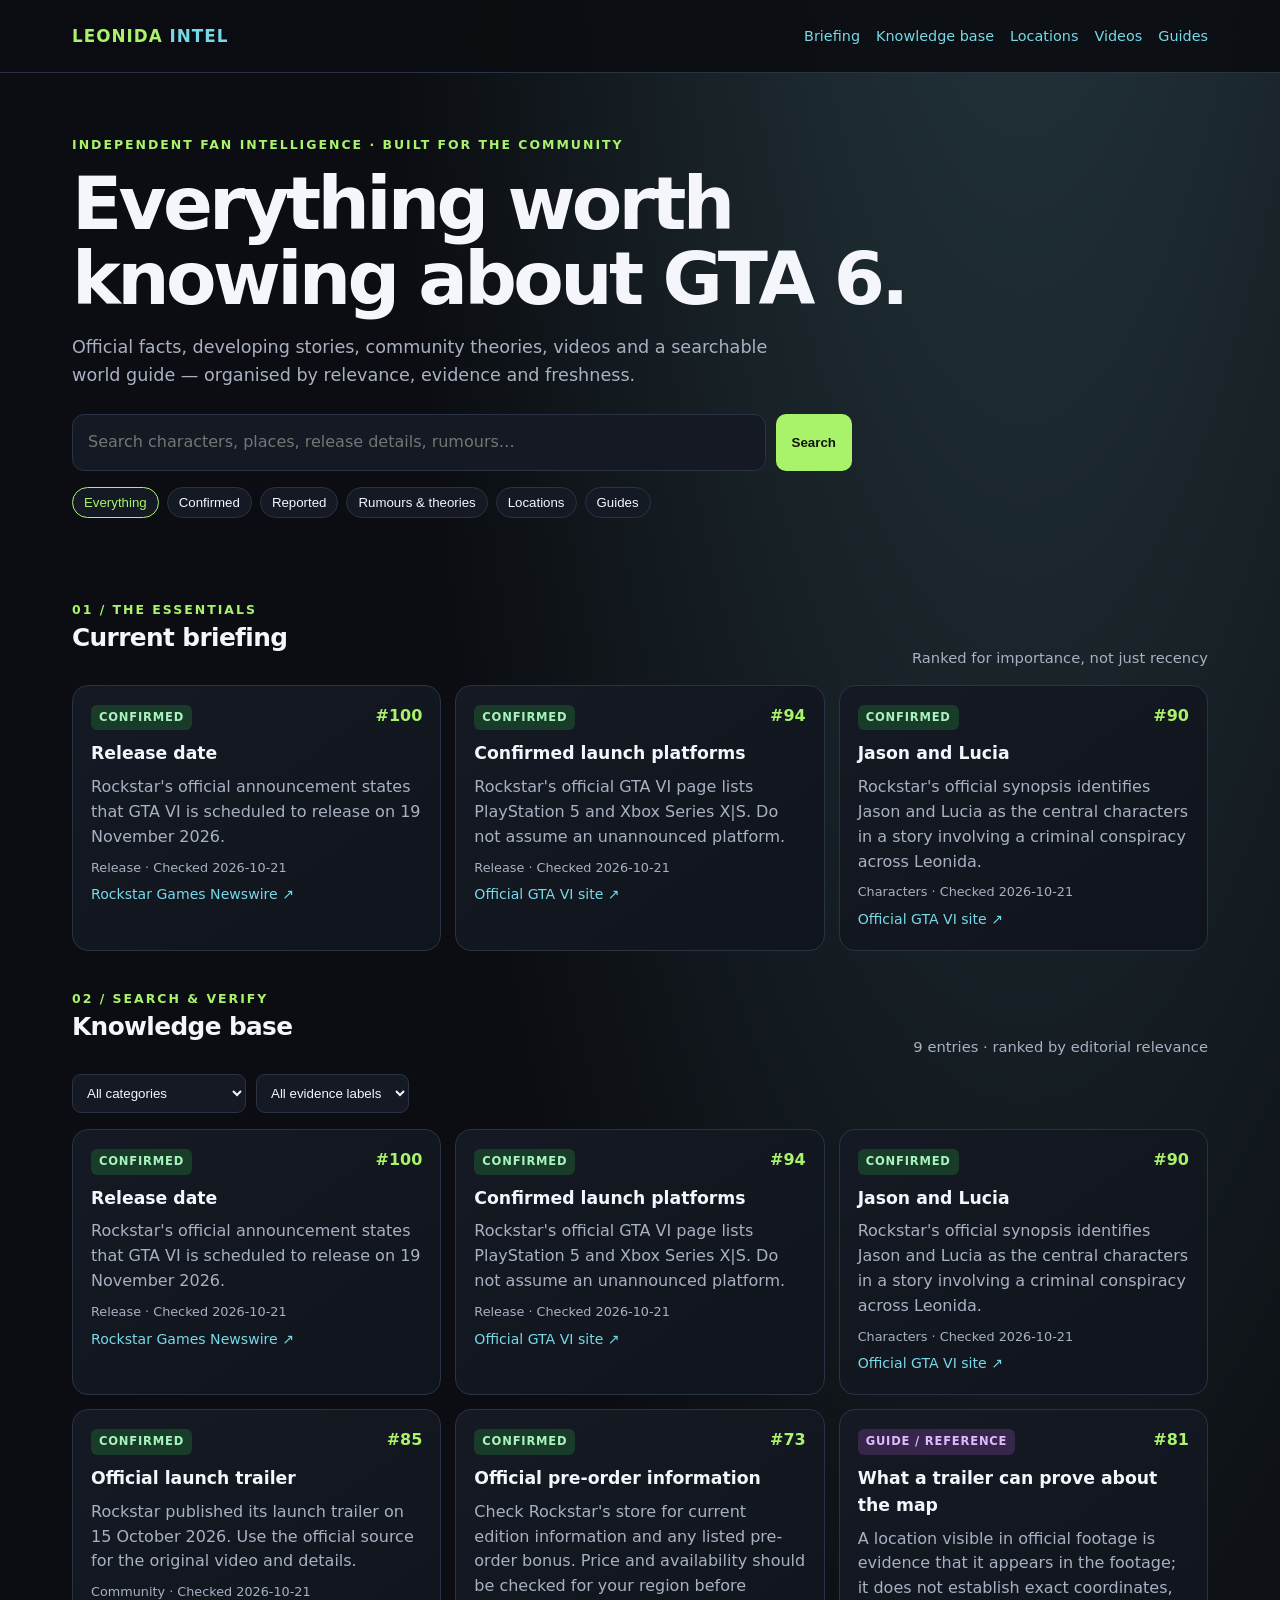
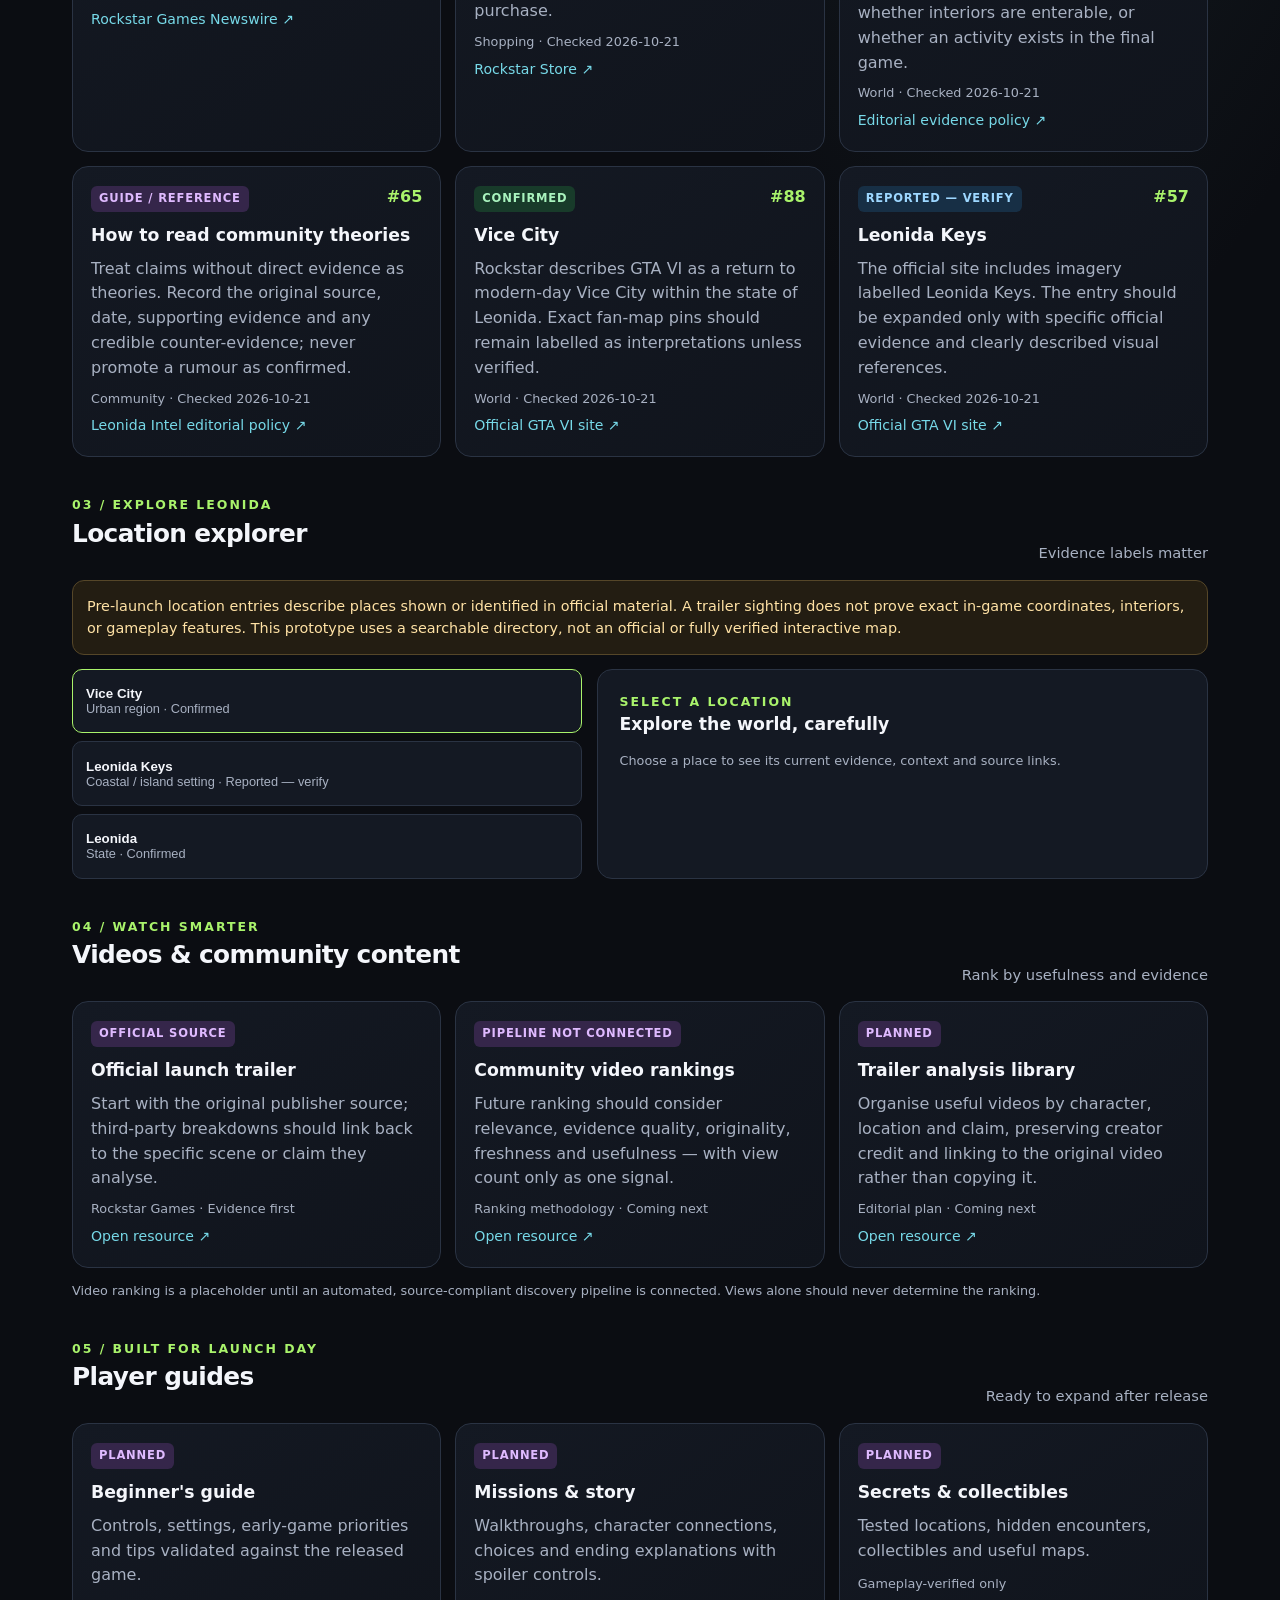
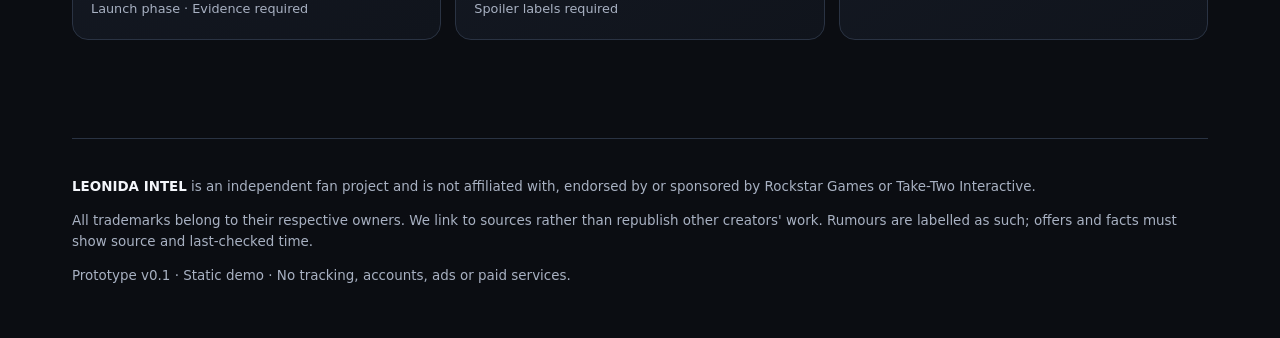
==== index.html @ 034610f8 "Add files via upload" ====
<!doctype html>
<html lang="en">
<head>
<meta charset="utf-8">
<meta name="viewport" content="width=device-width, initial-scale=1">
<meta name="description" content="An independent GTA 6 knowledge hub: confirmed information, rumours clearly labelled, videos, locations and player guides.">
<title>Leonida Intel — GTA 6 Knowledge Hub</title>
<style>
:root{--bg:#0b0d12;--panel:#141923;--panel2:#1b2230;--text:#f4f6fb;--muted:#a8b1c2;--line:#2a3343;--accent:#a9f36b;--accent2:#77d9e8;--warn:#ffcc66;--red:#ff8787}
*{box-sizing:border-box}body{margin:0;background:radial-gradient(ellipse at 80% -20%,#283d43 0,transparent 45%),var(--bg);color:var(--text);font:16px/1.55 system-ui,-apple-system,Segoe UI,Roboto,sans-serif}
a{color:var(--accent2);text-decoration:none}a:hover{text-decoration:underline}.wrap{max-width:1180px;margin:auto;padding:0 22px}
header{border-bottom:1px solid var(--line);position:sticky;top:0;background:#0b0d12ed;backdrop-filter:blur(14px);z-index:5}
.nav{display:flex;align-items:center;justify-content:space-between;gap:18px;min-height:72px}.brand{font-weight:900;letter-spacing:.06em;font-size:1.05rem}.brand span{color:var(--accent)}nav{display:flex;gap:16px;flex-wrap:wrap;font-size:.9rem}
.hero{padding:62px 0 34px}.eyebrow{color:var(--accent);font-size:.78rem;letter-spacing:.16em;text-transform:uppercase;font-weight:800}
h1{font-size:clamp(2.2rem,6vw,4.6rem);line-height:1.02;letter-spacing:-.05em;margin:12px 0 18px;max-width:850px}h2{font-size:1.55rem;letter-spacing:-.025em;margin:0 0 12px}h3{margin:0 0 7px;font-size:1.08rem}.lead{font-size:1.1rem;color:var(--muted);max-width:740px}
.search{display:flex;gap:10px;margin:25px 0 16px;max-width:780px}.search input{flex:1;min-width:0;background:var(--panel);border:1px solid var(--line);border-radius:12px;padding:15px;color:var(--text);font:inherit}.search button,.btn{background:var(--accent);color:#10150b;border:0;border-radius:10px;padding:12px 16px;font-weight:800;cursor:pointer}
.pills{display:flex;flex-wrap:wrap;gap:8px}.pill{border:1px solid var(--line);background:var(--panel);color:var(--text);padding:7px 11px;border-radius:999px;font-size:.83rem;cursor:pointer}.pill.active{border-color:var(--accent);color:var(--accent)}
main{padding:22px 0 60px}.section{margin:26px 0 38px}.section-head{display:flex;align-items:end;justify-content:space-between;gap:14px;margin-bottom:15px}.section-head p{color:var(--muted);margin:0;font-size:.92rem}
.grid{display:grid;grid-template-columns:repeat(3,minmax(0,1fr));gap:14px}.card{background:linear-gradient(145deg,var(--panel),#10141c);border:1px solid var(--line);border-radius:16px;padding:18px;min-width:0}.card p{color:var(--muted);margin:8px 0}.tag{display:inline-flex;font-size:.72rem;text-transform:uppercase;letter-spacing:.07em;font-weight:800;padding:4px 8px;border-radius:6px;margin-bottom:10px}.confirmed{background:#183b2a;color:#a9f3be}.reported{background:#172f45;color:#9dd7ff}.rumour{background:#44331a;color:#ffda8c}.guide{background:#35264a;color:#dfbaff}.meta{color:var(--muted);font-size:.8rem}.card .rank{float:right;color:var(--accent);font-weight:900}.source{display:inline-block;margin-top:7px;font-size:.88rem}
.toolbar{display:flex;gap:10px;flex-wrap:wrap;margin:12px 0 16px}.toolbar select{background:var(--panel);color:var(--text);border:1px solid var(--line);padding:10px;border-radius:9px}
.location-grid{display:grid;grid-template-columns:1fr 1.2fr;gap:15px}.location-list{display:grid;gap:8px}.location-button{text-align:left;background:var(--panel);color:var(--text);border:1px solid var(--line);padding:13px;border-radius:10px;cursor:pointer}.location-button.active{border-color:var(--accent)}.location-detail{background:var(--panel);border:1px solid var(--line);padding:22px;border-radius:15px;min-height:210px}.notice{border:1px solid #554628;background:#231d12;border-radius:12px;padding:14px;color:#ffe2a5;font-size:.9rem}.empty{color:var(--muted);padding:20px 0}.footer{border-top:1px solid var(--line);padding:24px 0 38px;color:var(--muted);font-size:.84rem}.footer strong{color:var(--text)}.hide{display:none!important}
@media(max-width:850px){.grid{grid-template-columns:repeat(2,minmax(0,1fr))}.location-grid{grid-template-columns:1fr}nav{gap:9px}}
@media(max-width:560px){.wrap{padding:0 15px}.nav{align-items:flex-start;flex-direction:column;padding:15px 0}.hero{padding-top:40px}.grid{grid-template-columns:1fr}.search{flex-direction:column}.search button{width:100%}}
</style>
</head>
<body>
<header><div class="wrap nav"><a class="brand" href="#"><span>LEONIDA</span> INTEL</a><nav><a href="#briefing">Briefing</a><a href="#database">Knowledge base</a><a href="#map">Locations</a><a href="#videos">Videos</a><a href="#guides">Guides</a></nav></div></header>
<div class="wrap">
<section class="hero">
<div class="eyebrow">Independent fan intelligence · Built for the community</div>
<h1>Everything worth knowing about GTA 6.</h1>
<p class="lead">Official facts, developing stories, community theories, videos and a searchable world guide — organised by relevance, evidence and freshness.</p>
<div class="search"><input id="globalSearch" type="search" placeholder="Search characters, places, release details, rumours…" aria-label="Search the knowledge base"><button id="searchButton">Search</button></div>
<div class="pills" id="quickFilters"><button class="pill active" data-filter="all">Everything</button><button class="pill" data-filter="confirmed">Confirmed</button><button class="pill" data-filter="reported">Reported</button><button class="pill" data-filter="rumour">Rumours & theories</button><button class="pill" data-filter="location">Locations</button><button class="pill" data-filter="guide">Guides</button></div>
</section>
<main>
<section class="section" id="briefing"><div class="section-head"><div><div class="eyebrow">01 / The essentials</div><h2>Current briefing</h2></div><p>Ranked for importance, not just recency</p></div><div class="grid" id="briefingGrid"></div></section>
<section class="section" id="database"><div class="section-head"><div><div class="eyebrow">02 / Search & verify</div><h2>Knowledge base</h2></div><p id="resultCount">Browse sourced entries</p></div><div class="toolbar"><select id="categorySelect" aria-label="Filter category"><option value="all">All categories</option><option value="Release">Release & platforms</option><option value="Characters">Characters & story</option><option value="World">World & locations</option><option value="Community">Community & theories</option><option value="Shopping">Editions & offers</option></select><select id="statusSelect" aria-label="Filter evidence status"><option value="all">All evidence labels</option><option value="confirmed">Confirmed</option><option value="reported">Reported</option><option value="rumour">Rumour / theory</option><option value="guide">Guide / reference</option></select></div><div class="grid" id="knowledgeGrid"></div><div id="noResults" class="empty hide">No entries match that search. Try another phrase.</div></section>
<section class="section" id="map"><div class="section-head"><div><div class="eyebrow">03 / Explore Leonida</div><h2>Location explorer</h2></div><p>Evidence labels matter</p></div><div class="notice">Pre-launch location entries describe places shown or identified in official material. A trailer sighting does not prove exact in-game coordinates, interiors, or gameplay features. This prototype uses a searchable directory, not an official or fully verified interactive map.</div><div class="location-grid" style="margin-top:14px"><div class="location-list" id="locationList"></div><div class="location-detail" id="locationDetail"><div class="eyebrow">Select a location</div><h3>Explore the world, carefully</h3><p class="meta">Choose a place to see its current evidence, context and source links.</p></div></div></section>
<section class="section" id="videos"><div class="section-head"><div><div class="eyebrow">04 / Watch smarter</div><h2>Videos & community content</h2></div><p>Rank by usefulness and evidence</p></div><div class="grid" id="videoGrid"></div><p class="meta">Video ranking is a placeholder until an automated, source-compliant discovery pipeline is connected. Views alone should never determine the ranking.</p></section>
<section class="section" id="guides"><div class="section-head"><div><div class="eyebrow">05 / Built for launch day</div><h2>Player guides</h2></div><p>Ready to expand after release</p></div><div class="grid"><article class="card"><span class="tag guide">Planned</span><h3>Beginner's guide</h3><p>Controls, settings, early-game priorities and tips validated against the released game.</p><span class="meta">Launch phase · Evidence required</span></article><article class="card"><span class="tag guide">Planned</span><h3>Missions & story</h3><p>Walkthroughs, character connections, choices and ending explanations with spoiler controls.</p><span class="meta">Spoiler labels required</span></article><article class="card"><span class="tag guide">Planned</span><h3>Secrets & collectibles</h3><p>Tested locations, hidden encounters, collectibles and useful maps.</p><span class="meta">Gameplay-verified only</span></article></div></section>
</main>
<footer class="footer"><p><strong>LEONIDA INTEL</strong> is an independent fan project and is not affiliated with, endorsed by or sponsored by Rockstar Games or Take-Two Interactive.</p><p>All trademarks belong to their respective owners. We link to sources rather than republish other creators' work. Rumours are labelled as such; offers and facts must show source and last-checked time.</p><p>Prototype v0.1 · Static demo · No tracking, accounts, ads or paid services.</p></footer>
</div>
<script>
const entries = [
{id:"release-date",title:"Release date",category:"Release",status:"confirmed",rank:100,summary:"Rockstar's official announcement states that GTA VI is scheduled to release on 19 November 2026.",source:"Rockstar Games Newswire",url:"https://www.rockstargames.com/newswire/article/ak3ak31a49a221/grand-theft-auto-vi-is-now-set-to-launch-november-19-2026",checked:"2026-10-21",keywords:"launch release date november 19 2026"},
{id:"platforms",title:"Confirmed launch platforms",category:"Release",status:"confirmed",rank:94,summary:"Rockstar's official GTA VI page lists PlayStation 5 and Xbox Series X|S. Do not assume an unannounced platform.",source:"Official GTA VI site",url:"https://www.rockstargames.com/VI",checked:"2026-10-21",keywords:"ps5 xbox series x s pc platform"},
{id:"protagonists",title:"Jason and Lucia",category:"Characters",status:"confirmed",rank:90,summary:"Rockstar's official synopsis identifies Jason and Lucia as the central characters in a story involving a criminal conspiracy across Leonida.",source:"Official GTA VI site",url:"https://www.rockstargames.com/VI",checked:"2026-10-21",keywords:"jason lucia protagonists story"},
{id:"official-trailer",title:"Official launch trailer",category:"Community",status:"confirmed",rank:85,summary:"Rockstar published its launch trailer on 15 October 2026. Use the official source for the original video and details.",source:"Rockstar Games Newswire",url:"https://www.rockstargames.com/newswire/article/517572321a549a/watch-the-grand-theft-auto-vi-launch-trailer",checked:"2026-10-21",keywords:"trailer video official launch trailer"},
{id:"preorder-offer",title:"Official pre-order information",category:"Shopping",status:"confirmed",rank:73,summary:"Check Rockstar's store for current edition information and any listed pre-order bonus. Price and availability should be checked for your region before purchase.",source:"Rockstar Store",url:"https://store.rockstargames.com/game/buy-gta-vi",checked:"2026-10-21",keywords:"buy editions offer pre order price retailer bonus"},
{id:"map-limits",title:"What a trailer can prove about the map",category:"World",status:"guide",rank:81,summary:"A location visible in official footage is evidence that it appears in the footage; it does not establish exact coordinates, whether interiors are enterable, or whether an activity exists in the final game.",source:"Editorial evidence policy",url:"https://www.rockstargames.com/VI",checked:"2026-10-21",keywords:"map location vice city leonida trailer coordinates interiors"},
{id:"rumour-policy",title:"How to read community theories",category:"Community",status:"guide",rank:65,summary:"Treat claims without direct evidence as theories. Record the original source, date, supporting evidence and any credible counter-evidence; never promote a rumour as confirmed.",source:"Leonida Intel editorial policy",url:"#",checked:"2026-10-21",keywords:"rumour theory leak debunk fact check community"},
{id:"map-location-vice-city",title:"Vice City",category:"World",status:"confirmed",rank:88,summary:"Rockstar describes GTA VI as a return to modern-day Vice City within the state of Leonida. Exact fan-map pins should remain labelled as interpretations unless verified.",source:"Official GTA VI site",url:"https://www.rockstargames.com/VI",checked:"2026-10-21",keywords:"vice city map city leonida location"},
{id:"map-location-leonida-keys",title:"Leonida Keys",category:"World",status:"reported",rank:57,summary:"The official site includes imagery labelled Leonida Keys. The entry should be expanded only with specific official evidence and clearly described visual references.",source:"Official GTA VI site",url:"https://www.rockstargames.com/VI",checked:"2026-10-21",keywords:"keys islands coast leonida location"}
];
const locations = [
{name:"Vice City",status:"confirmed",area:"Urban region",detail:"Official GTA VI material identifies a return to modern-day Vice City. Add individual districts only when their names or evidence can be sourced.",source:"Official GTA VI site",url:"https://www.rockstargames.com/VI"},
{name:"Leonida Keys",status:"reported",area:"Coastal / island setting",detail:"Official imagery is labelled Leonida Keys. Exact in-game boundaries and coordinates should not be inferred from fan maps alone.",source:"Official GTA VI site",url:"https://www.rockstargames.com/VI"},
{name:"Leonida",status:"confirmed",area:"State",detail:"Rockstar identifies Leonida as the setting for the story. This entry can become the parent for regions, cities and points of interest.",source:"Official GTA VI site",url:"https://www.rockstargames.com/VI"}
];
const videos = [
{title:"Official launch trailer",tag:"Official source",summary:"Start with the original publisher source; third-party breakdowns should link back to the specific scene or claim they analyse.",source:"Rockstar Games",url:"https://www.rockstargames.com/newswire/article/517572321a549a/watch-the-grand-theft-auto-vi-launch-trailer",rank:"Evidence first"},
{title:"Community video rankings",tag:"Pipeline not connected",summary:"Future ranking should consider relevance, evidence quality, originality, freshness and usefulness — with view count only as one signal.",source:"Ranking methodology",url:"#",rank:"Coming next"},
{title:"Trailer analysis library",tag:"Planned",summary:"Organise useful videos by character, location and claim, preserving creator credit and linking to the original video rather than copying it.",source:"Editorial plan",url:"#",rank:"Coming next"}
];
const labels={confirmed:"Confirmed",reported:"Reported — verify",rumour:"Rumour / theory",guide:"Guide / reference"};
let activeFilter="all";
function card(e){return `<article class="card"><span class="rank">#${e.rank||"—"}</span><span class="tag ${e.status}">${labels[e.status]||e.status}</span><h3>${e.title}</h3><p>${e.summary}</p><div class="meta">${e.category||"Reference"} · Checked ${e.checked||"not checked"}</div><a class="source" href="${e.url}" target="_blank" rel="noopener noreferrer">${e.source||"Open source"} ↗</a></article>`}
function render(){const q=document.getElementById("globalSearch").value.trim().toLowerCase();const cat=document.getElementById("categorySelect").value;const status=document.getElementById("statusSelect").value;let found=entries.filter(e=>{const hay=[e.title,e.summary,e.category,e.keywords,e.source].join(" ").toLowerCase();const filterOk=activeFilter==="all"||(activeFilter==="location"?e.category==="World":e.status===activeFilter);return (!q||hay.includes(q))&&(cat==="all"||e.category===cat)&&(status==="all"||e.status===status)&&filterOk});document.getElementById("knowledgeGrid").innerHTML=found.map(card).join("");document.getElementById("resultCount").textContent=`${found.length} entries · ranked by editorial relevance`;document.getElementById("noResults").classList.toggle("hide",found.length>0);document.getElementById("briefingGrid").innerHTML=[...entries].sort((a,b)=>b.rank-a.rank).slice(0,3).map(card).join("");}
document.getElementById("searchButton").addEventListener("click",()=>{render();document.getElementById("database").scrollIntoView({behavior:"smooth"})});
document.getElementById("globalSearch").addEventListener("input",render);
document.getElementById("categorySelect").addEventListener("change",render);document.getElementById("statusSelect").addEventListener("change",render);
document.getElementById("quickFilters").addEventListener("click",e=>{const b=e.target.closest("button[data-filter]");if(!b)return;activeFilter=b.dataset.filter;document.querySelectorAll("#quickFilters .pill").forEach(x=>x.classList.toggle("active",x===b));render();});
document.getElementById("locationList").innerHTML=locations.map((l,i)=>`<button class="location-button ${i===0?"active":""}" data-i="${i}"><strong>${l.name}</strong><br><span class="meta">${l.area} · ${labels[l.status]}</span></button>`).join("");
function showLocation(i){const l=locations[i];document.querySelectorAll(".location-button").forEach((b,j)=>b.classList.toggle("active",i===j));document.getElementById("locationDetail").innerHTML=`<span class="tag ${l.status}">${labels[l.status]}</span><h3>${l.name}</h3><p class="meta">${l.area}</p><p>${l.detail}</p><a class="source" href="${l.url}" target="_blank" rel="noopener noreferrer">Source: ${l.source} ↗</a>`;}
document.getElementById("locationList").addEventListener("click",e=>{const b=e.target.closest("button[data-i]");if(b)showLocation(Number(b.dataset.i));});
document.getElementById("videoGrid").innerHTML=videos.map(v=>`<article class="card"><span class="tag guide">${v.tag}</span><h3>${v.title}</h3><p>${v.summary}</p><div class="meta">${v.source} · ${v.rank}</div><a class="source" href="${v.url}" target="_blank" rel="noopener noreferrer">Open resource ↗</a></article>`).join("");
render();
</script>
</body>
</html>
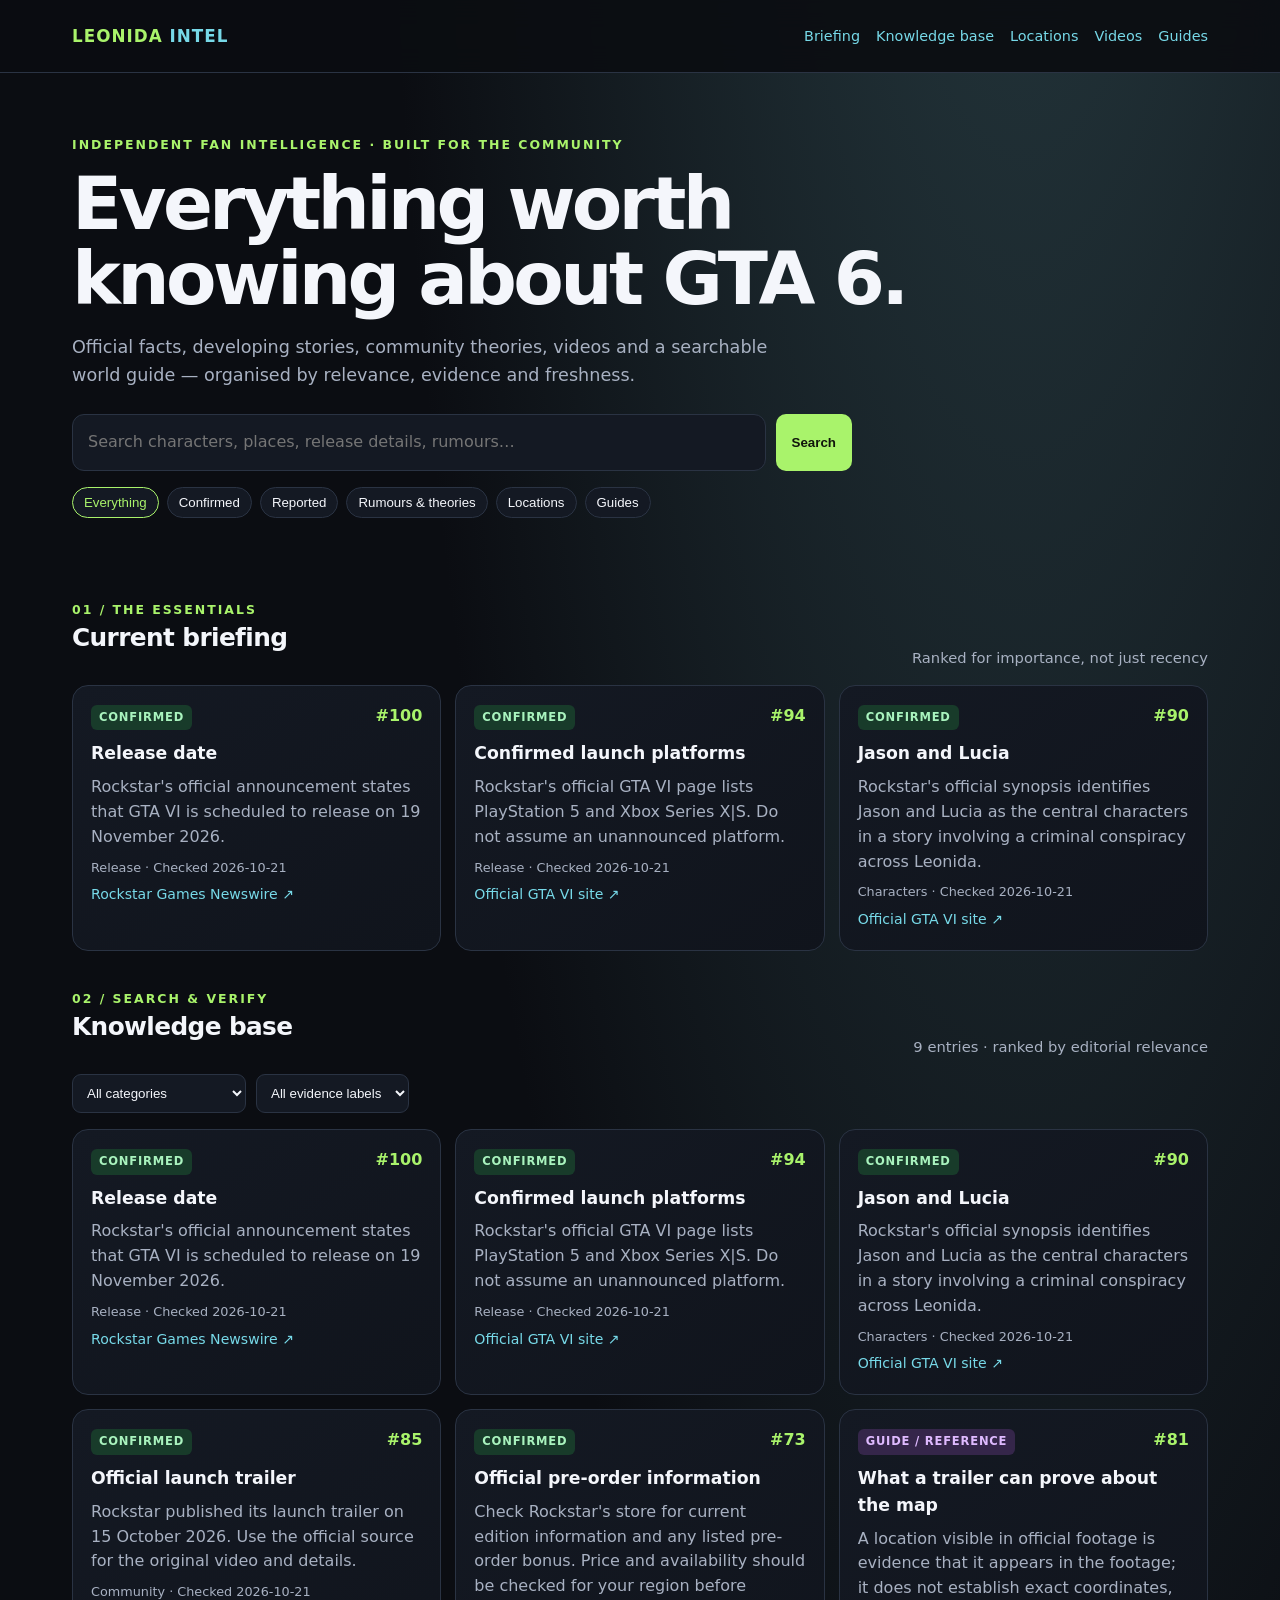
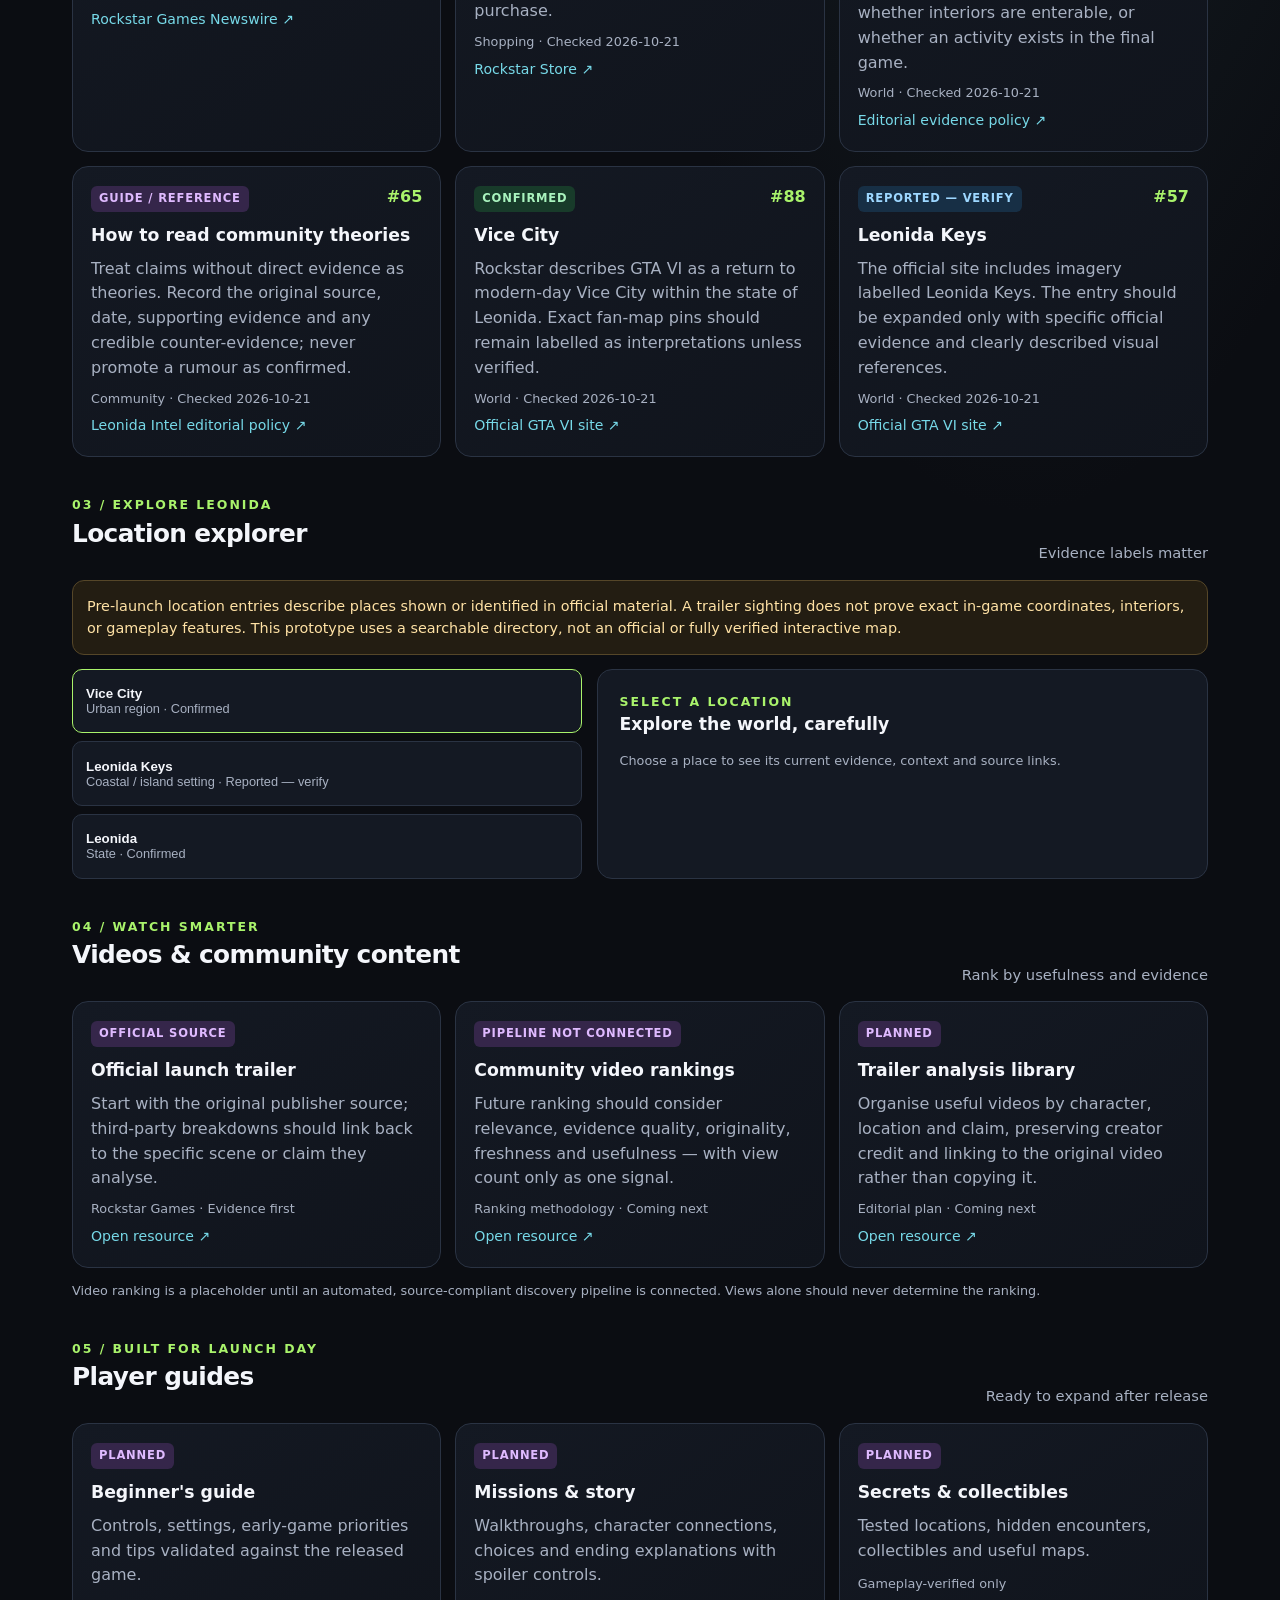
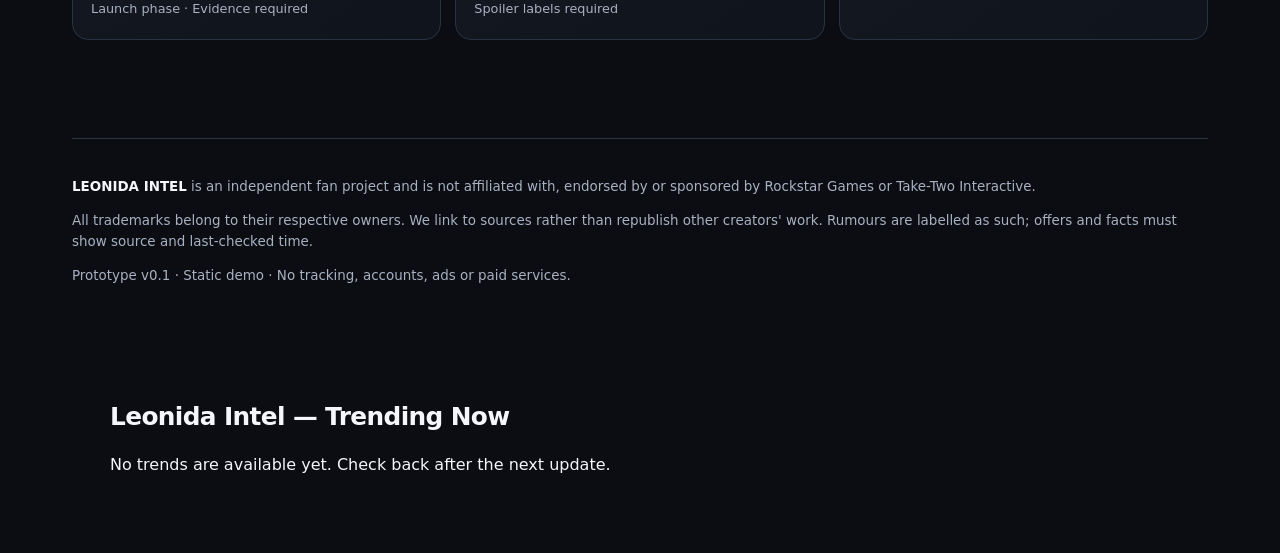
==== commit f341c3a3: "Update index.html" ====
--- a/index.html
+++ b/index.html
@@ -78,5 +78,61 @@
 document.getElementById("videoGrid").innerHTML=videos.map(v=>`<article class="card"><span class="tag guide">${v.tag}</span><h3>${v.title}</h3><p>${v.summary}</p><div class="meta">${v.source} · ${v.rank}</div><a class="source" href="${v.url}" target="_blank" rel="noopener noreferrer">Open resource ↗</a></article>`).join("");
 render();
 </script>
+  
+<section id="live-trends" style="max-width:1100px;margin:40px auto;padding:20px;color:inherit;">
+  <h2>Leonida Intel — Trending Now</h2>
+  <p id="trend-status">Loading the latest GTA 6 trends…</p>
+  <div id="trend-list"></div>
+</section>
+
+<script>
+(async function loadLeonidaTrends() {
+  const status = document.getElementById("trend-status");
+  const list = document.getElementById("trend-list");
+
+  try {
+    const response = await fetch("./data/trends.json", {
+      cache: "no-store"
+    });
+
+    if (!response.ok) {
+      throw new Error("Could not load trend data (HTTP " + response.status + ")");
+    }
+
+    const trends = await response.json();
+
+    if (!Array.isArray(trends) || trends.length === 0) {
+      status.textContent = "No trends are available yet. Check back after the next update.";
+      return;
+    }
+
+    status.textContent = trends.length + " trend entries found.";
+
+    trends.forEach((trend) => {
+      const card = document.createElement("article");
+      card.style.cssText = "padding:16px;margin:12px 0;border:1px solid #7775;border-radius:10px;";
+
+      const heading = document.createElement("h3");
+      heading.textContent = trend.title || trend.topic || "GTA 6 topic";
+      card.appendChild(heading);
+
+      if (trend.url) {
+        const link = document.createElement("a");
+        link.href = trend.url;
+        link.textContent = "Read source";
+        link.target = "_blank";
+        link.rel = "noopener noreferrer";
+        card.appendChild(link);
+      }
+
+      list.appendChild(card);
+    });
+  } catch (error) {
+    status.textContent = "Trend data could not be loaded. Please try again later.";
+    console.error("Leonida Intel trend loader:", error);
+  }
+})();
+</script>
+
 </body>
-</html>+</html>
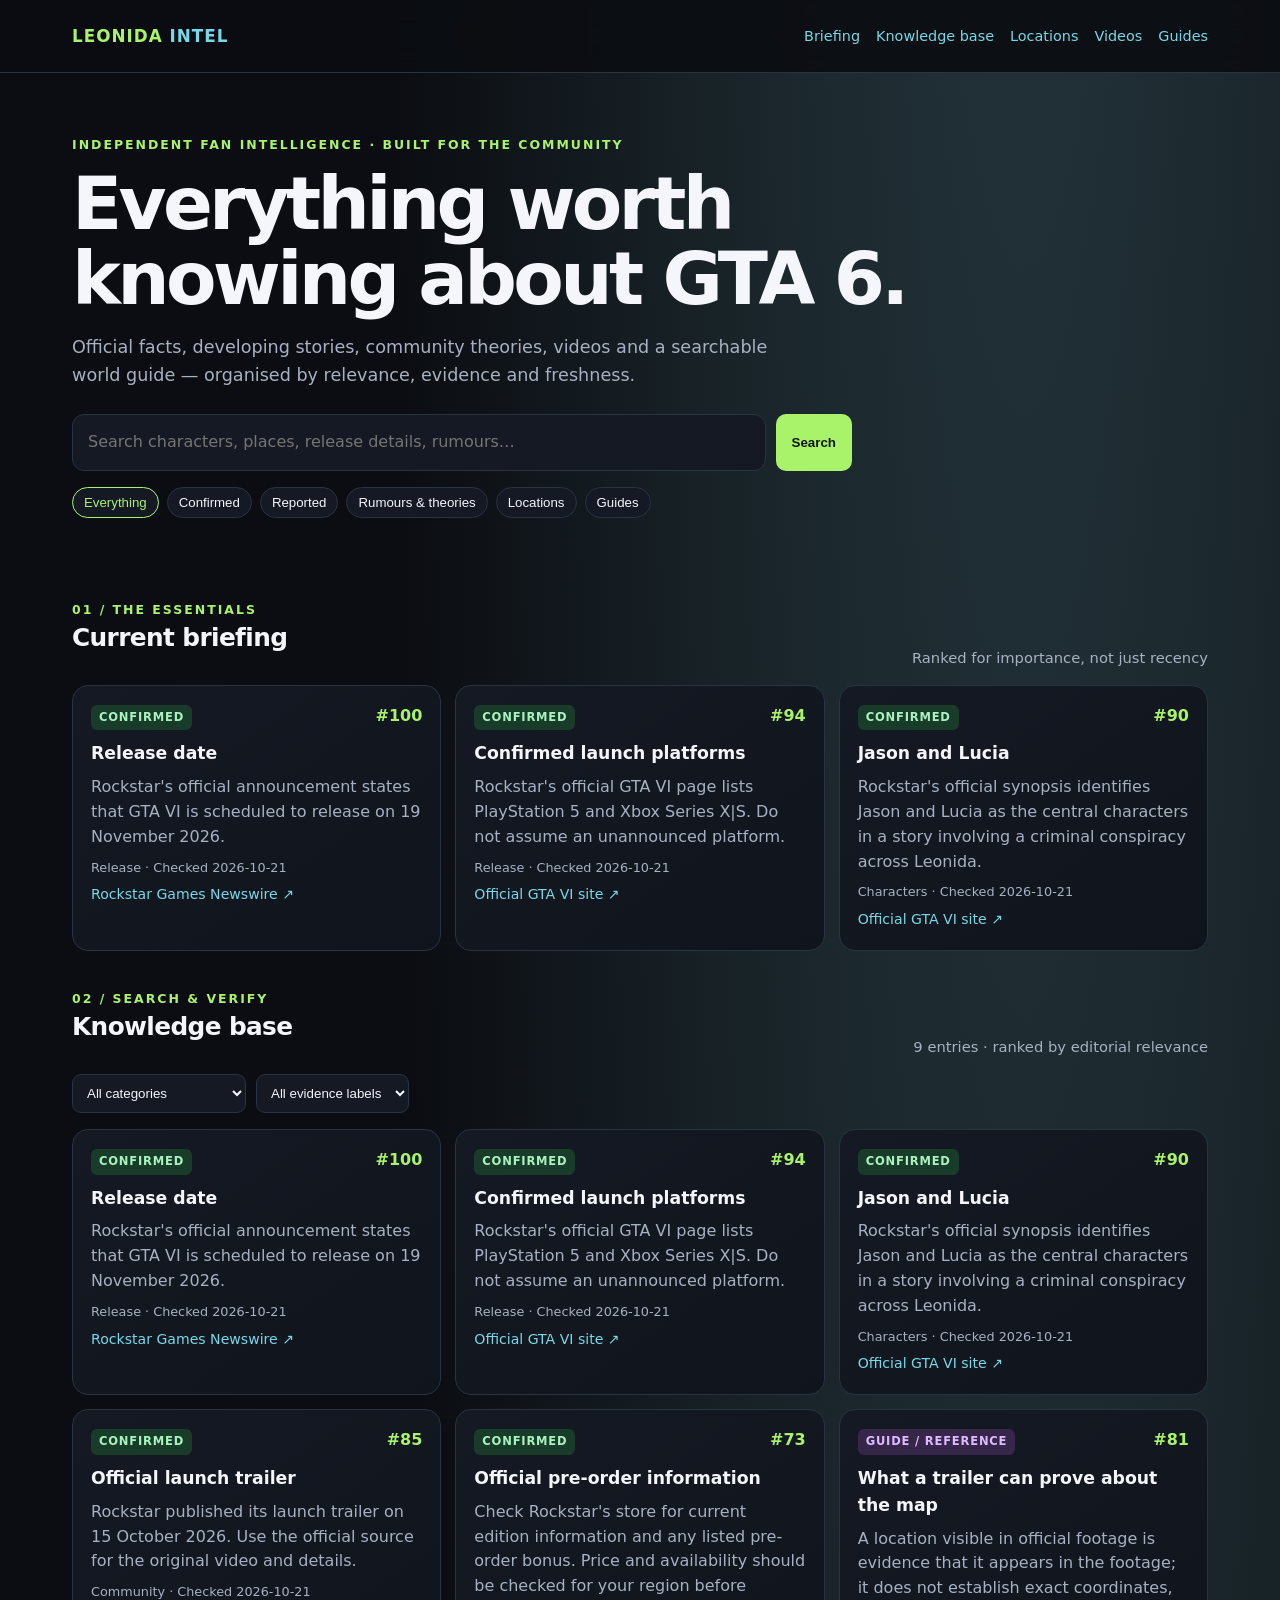
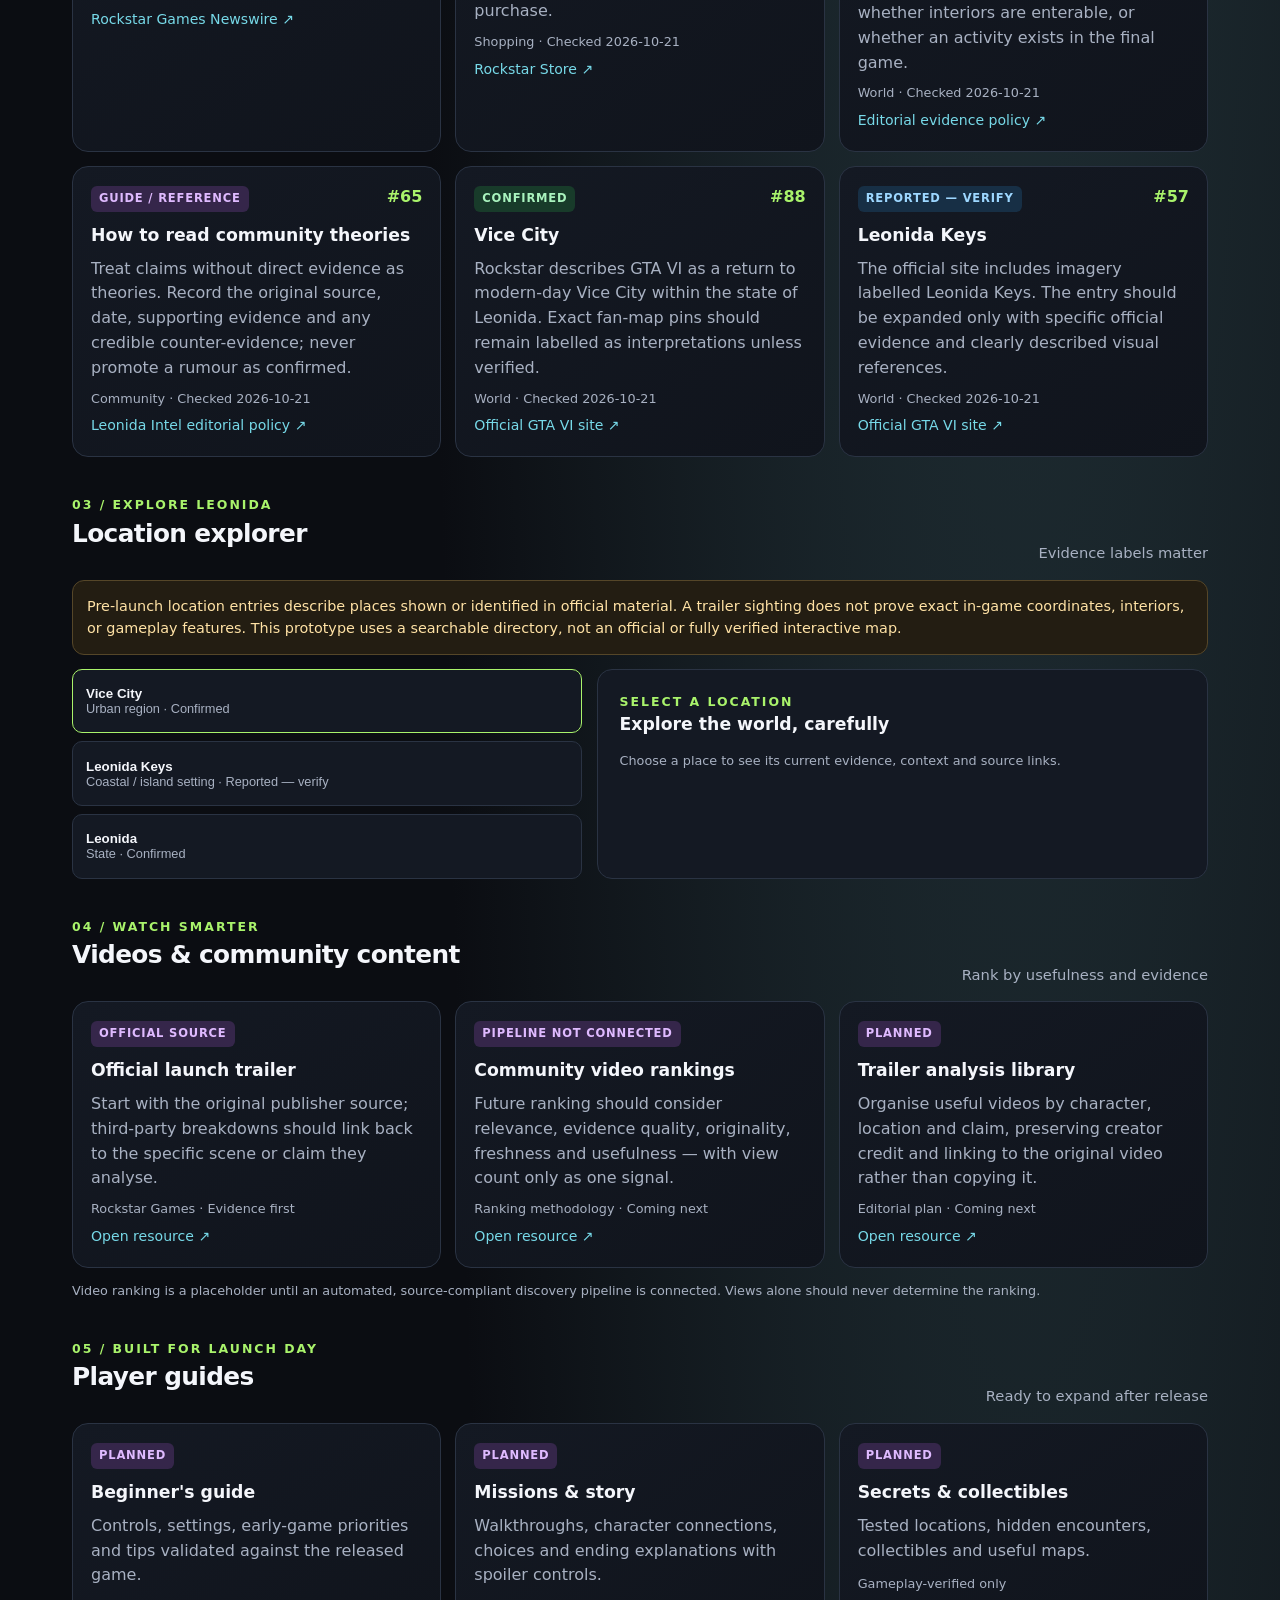
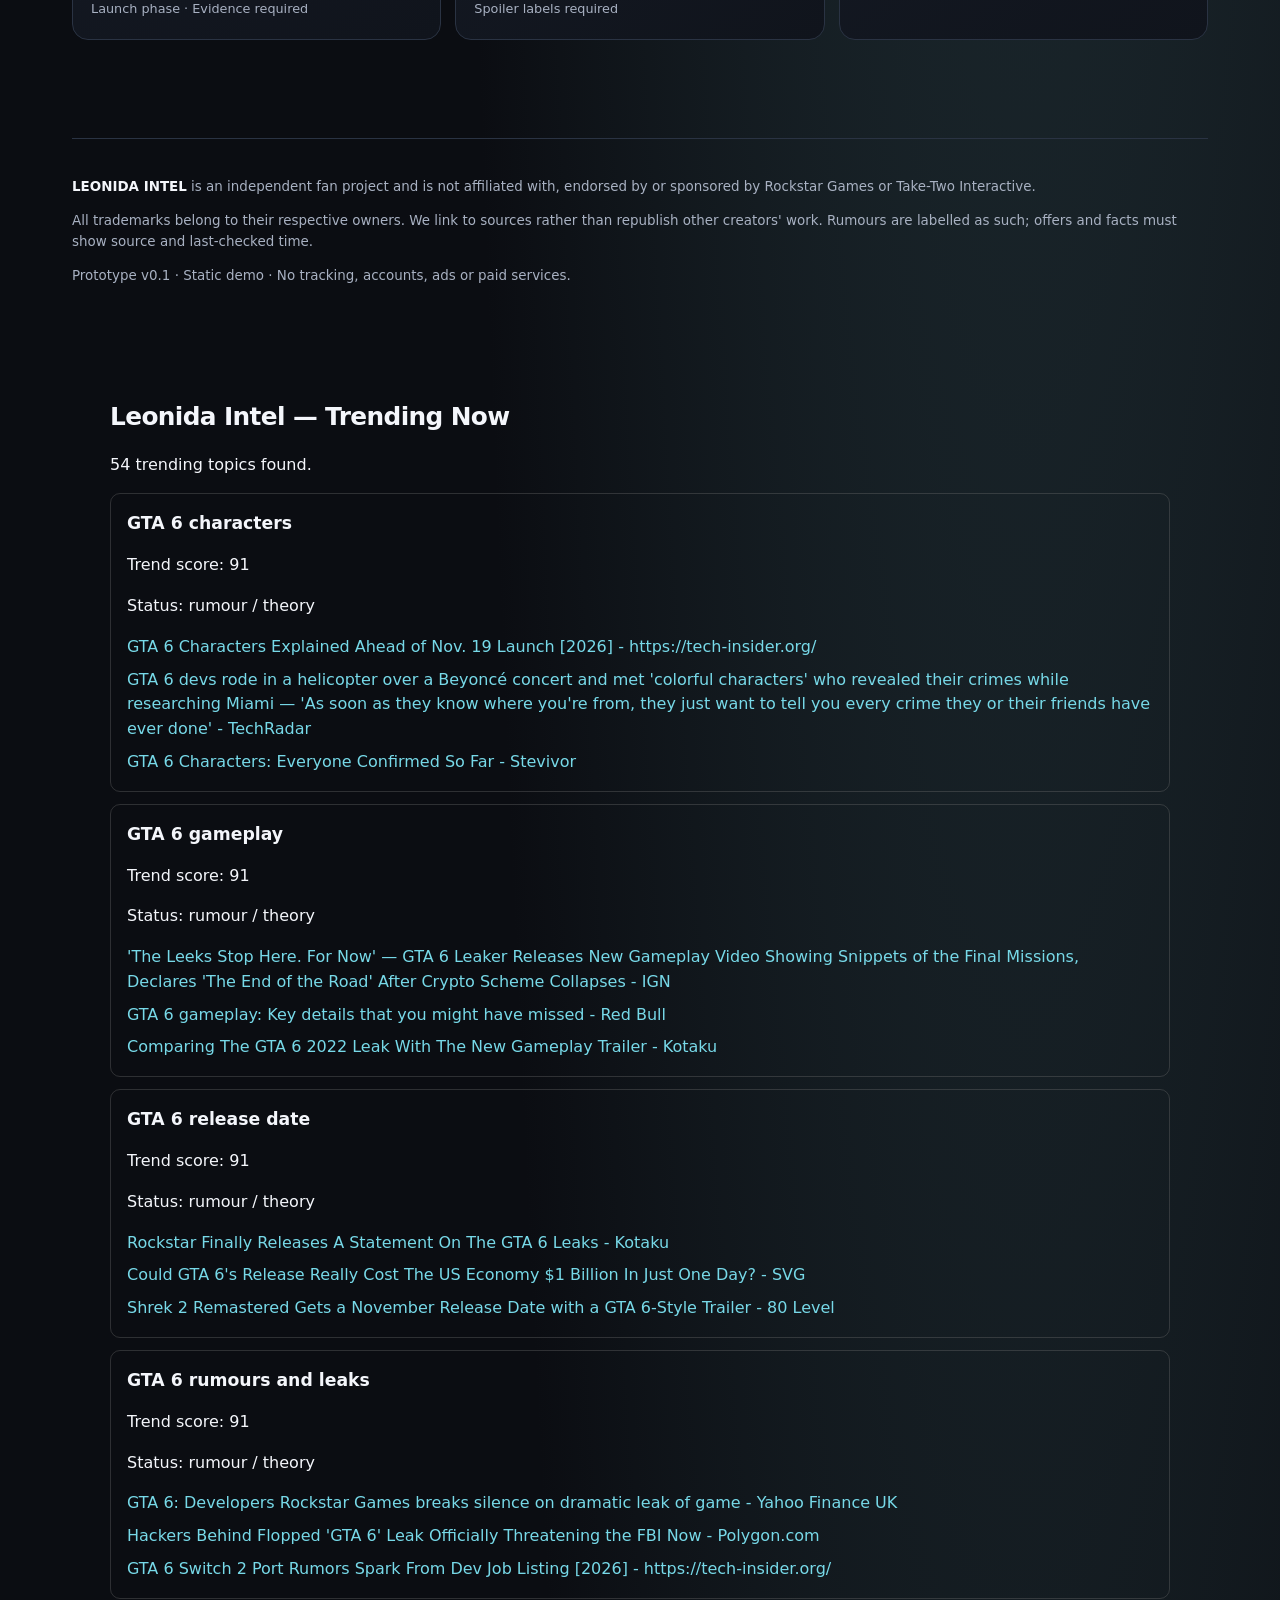
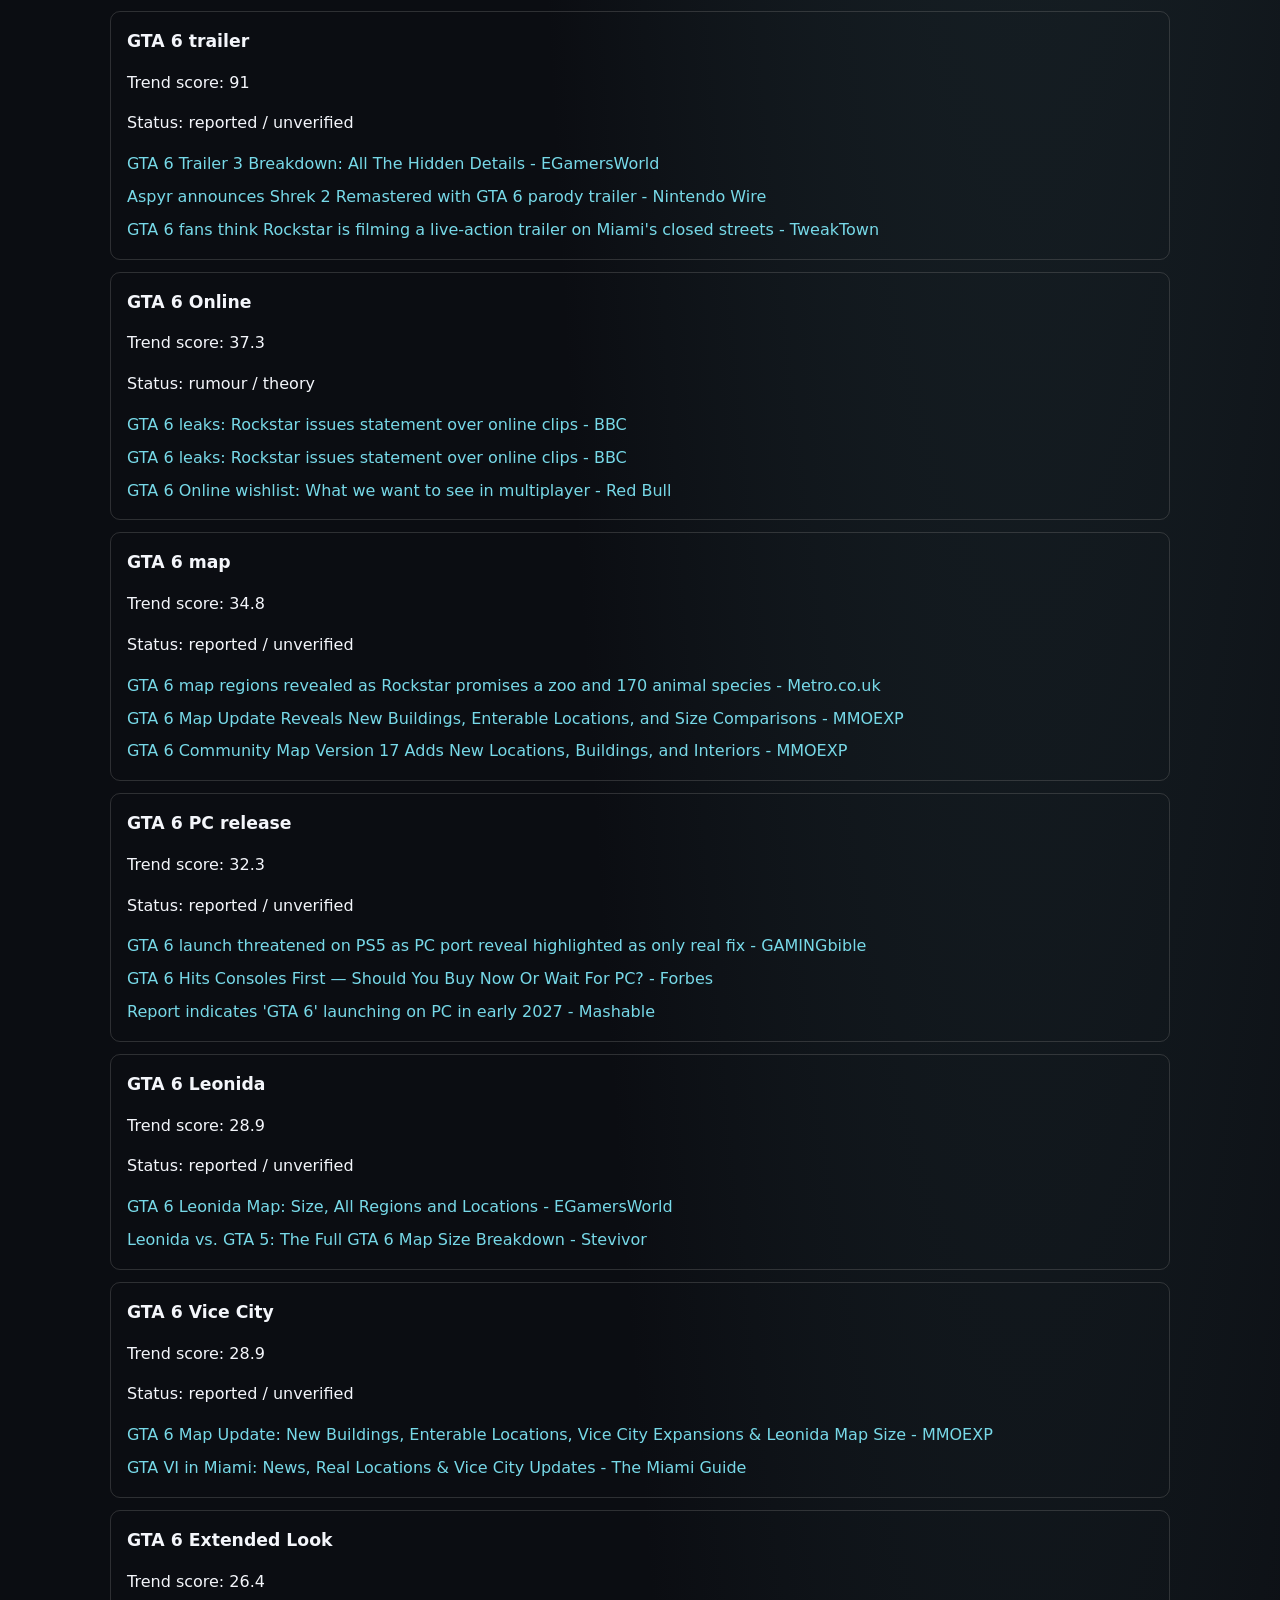
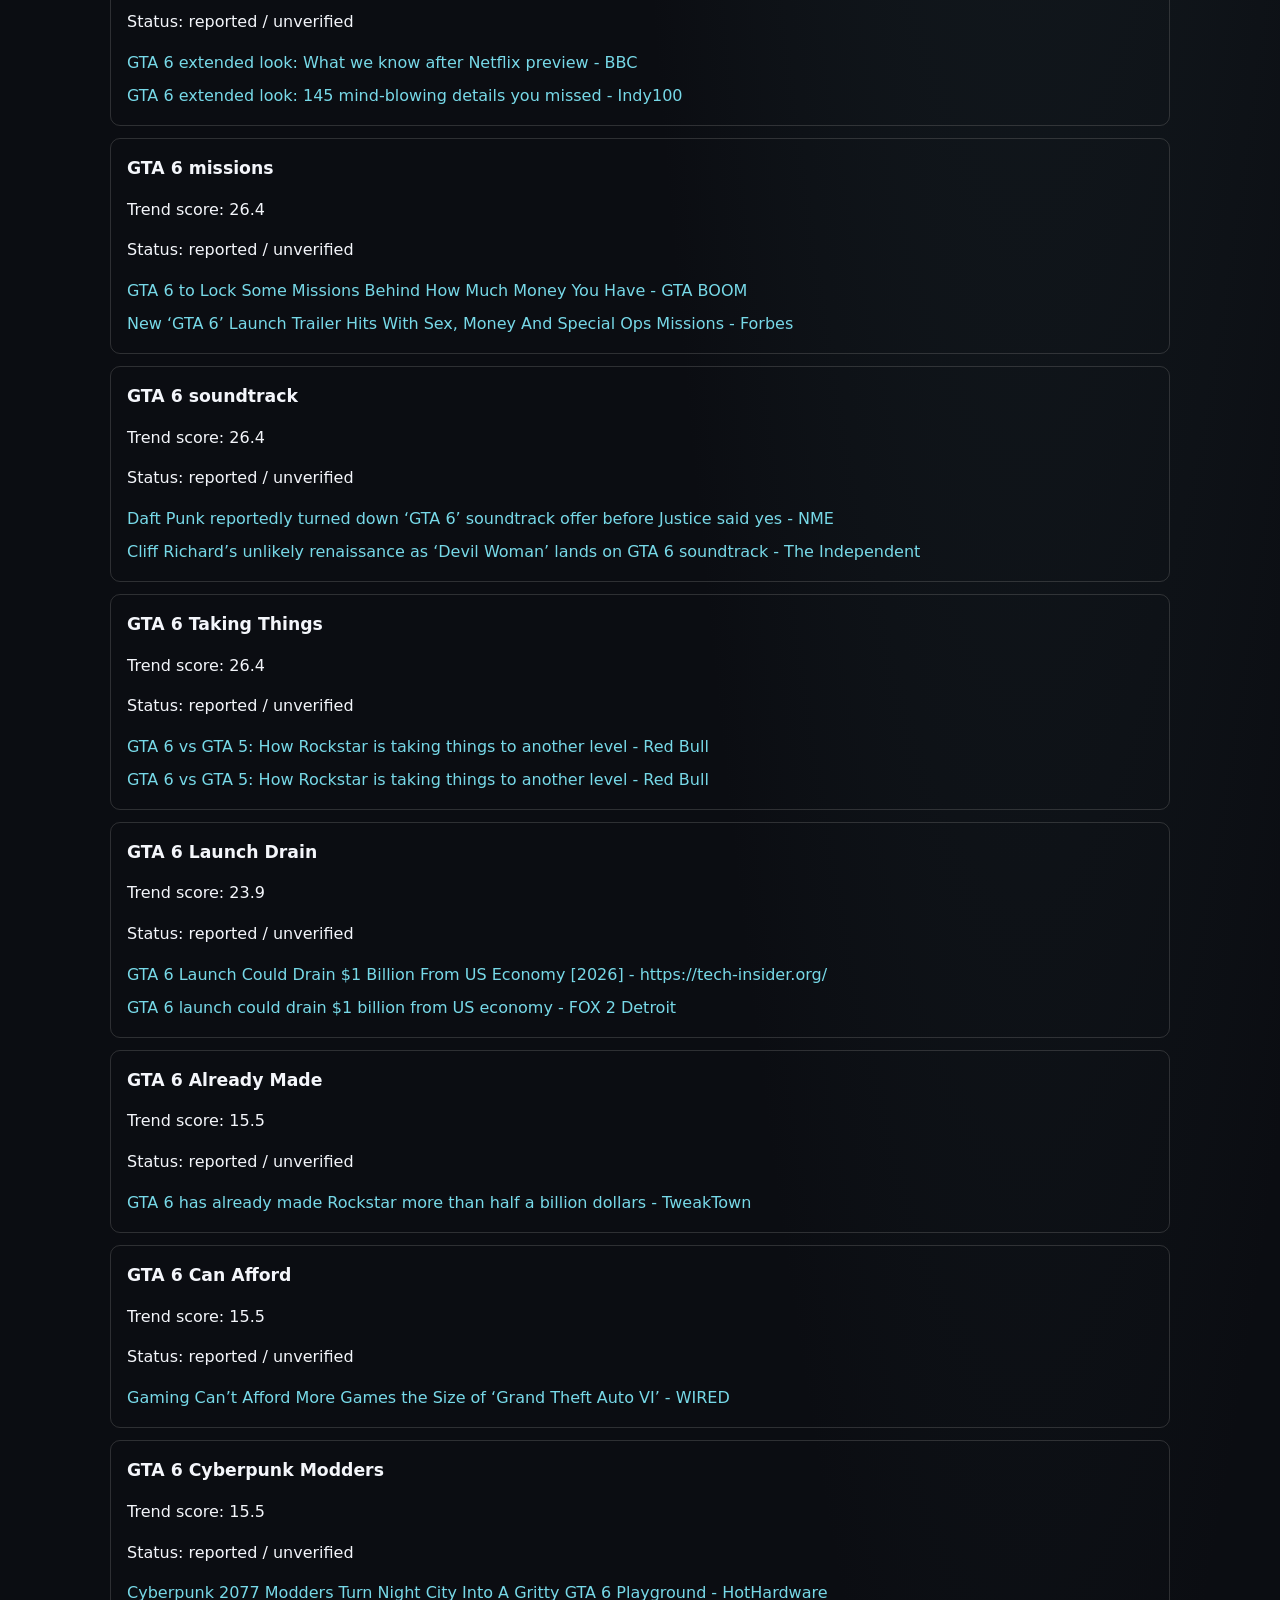
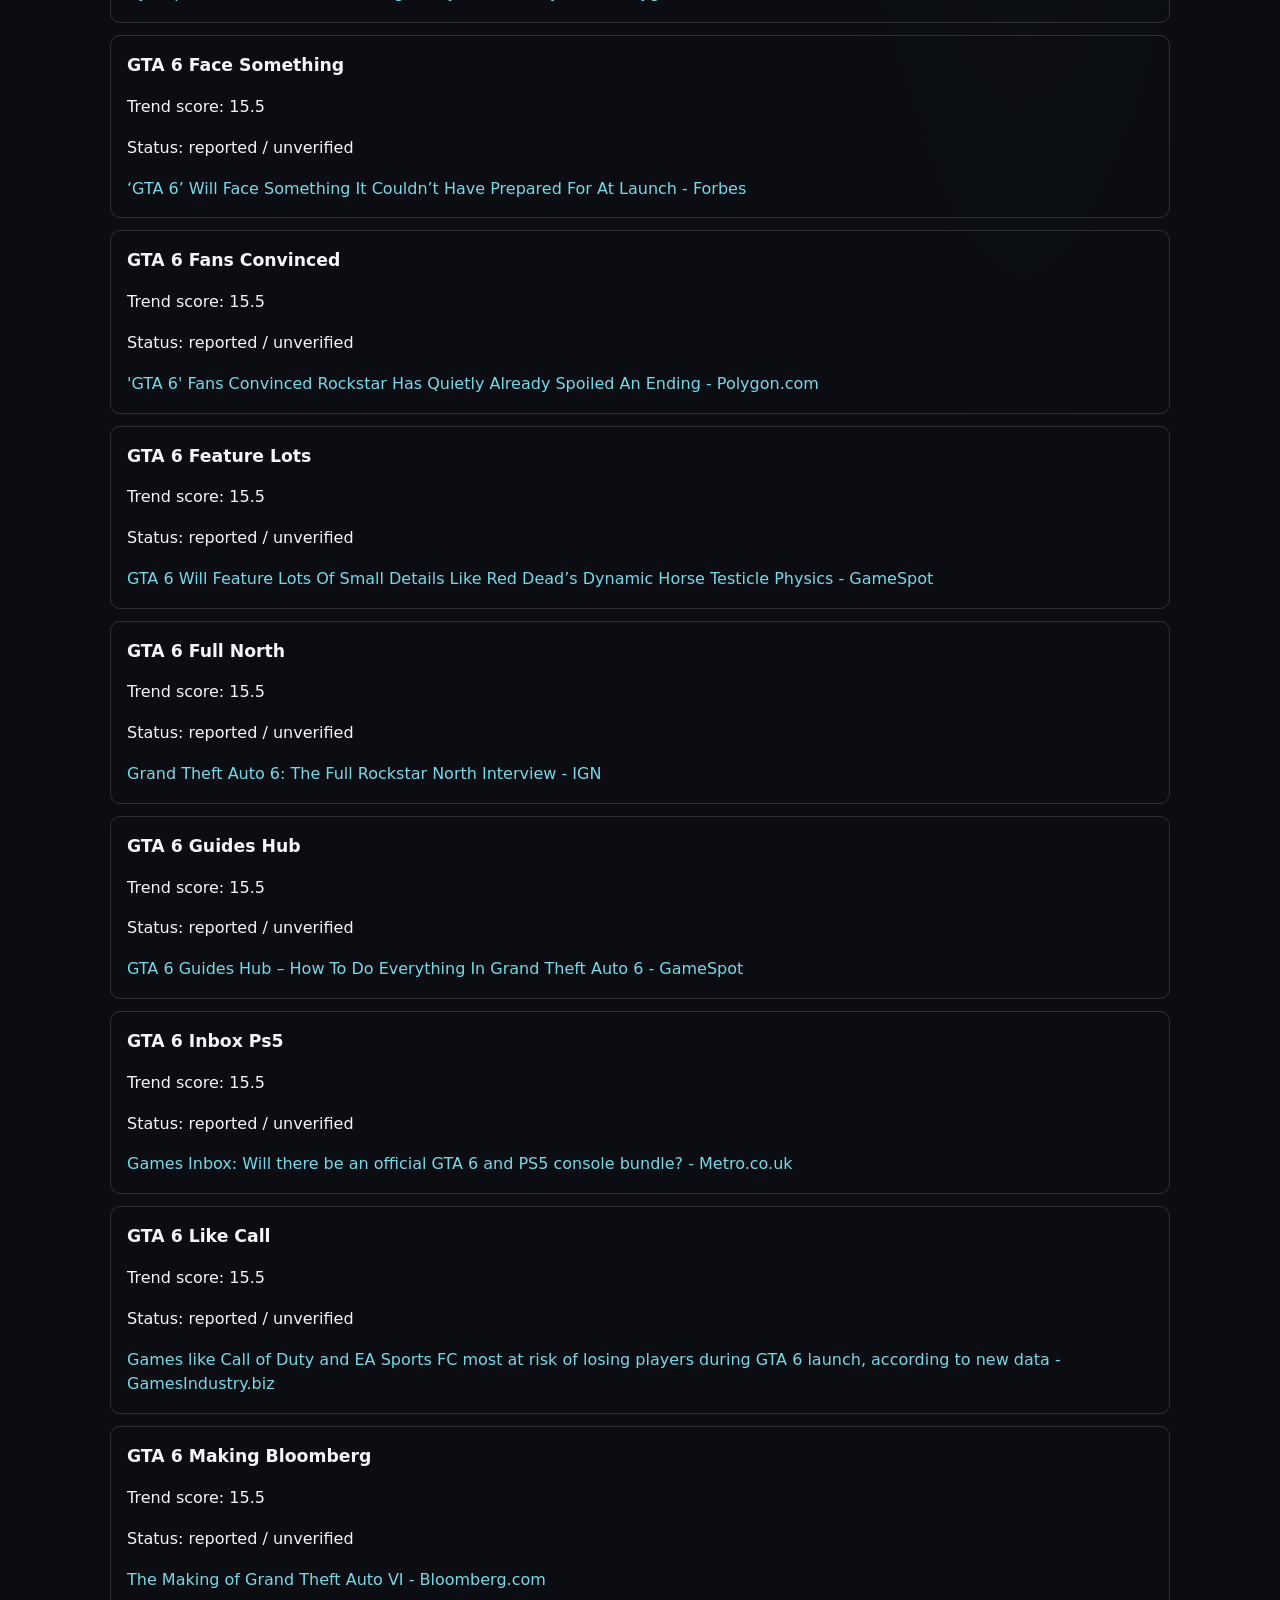
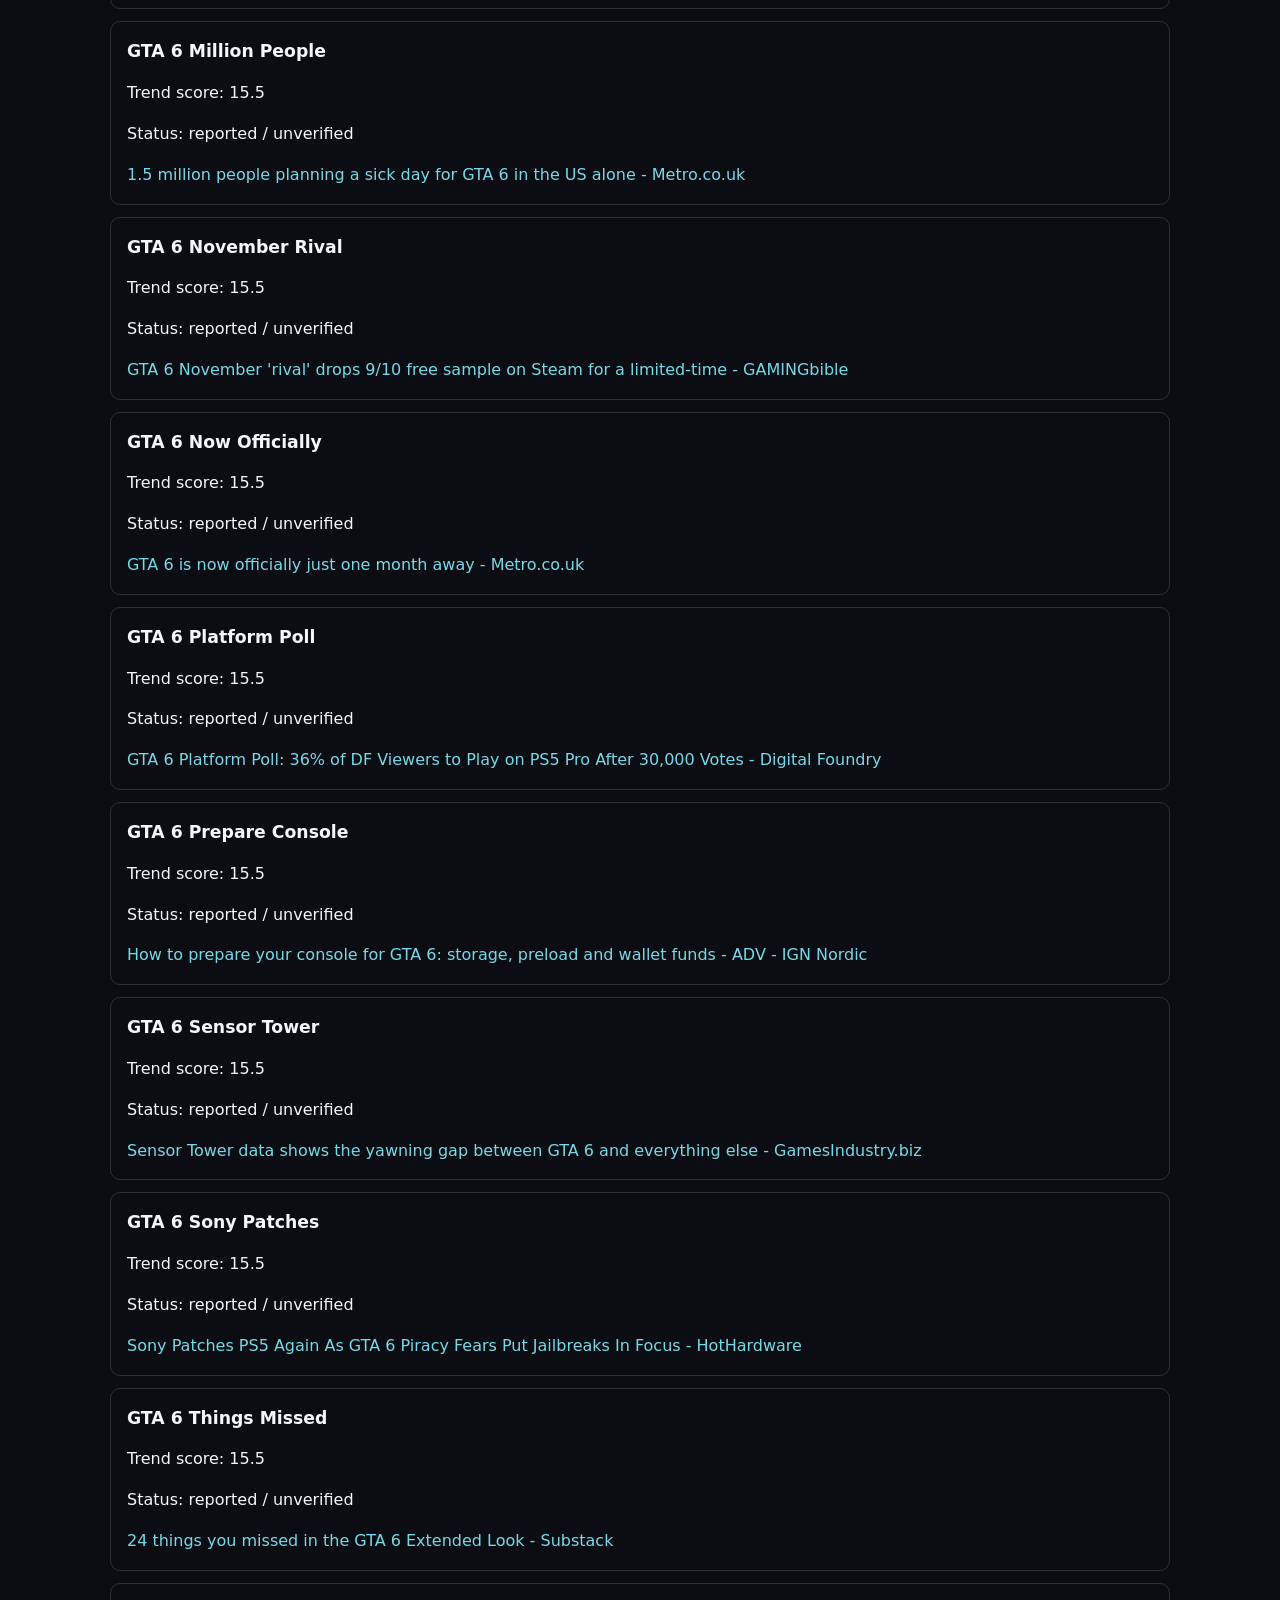
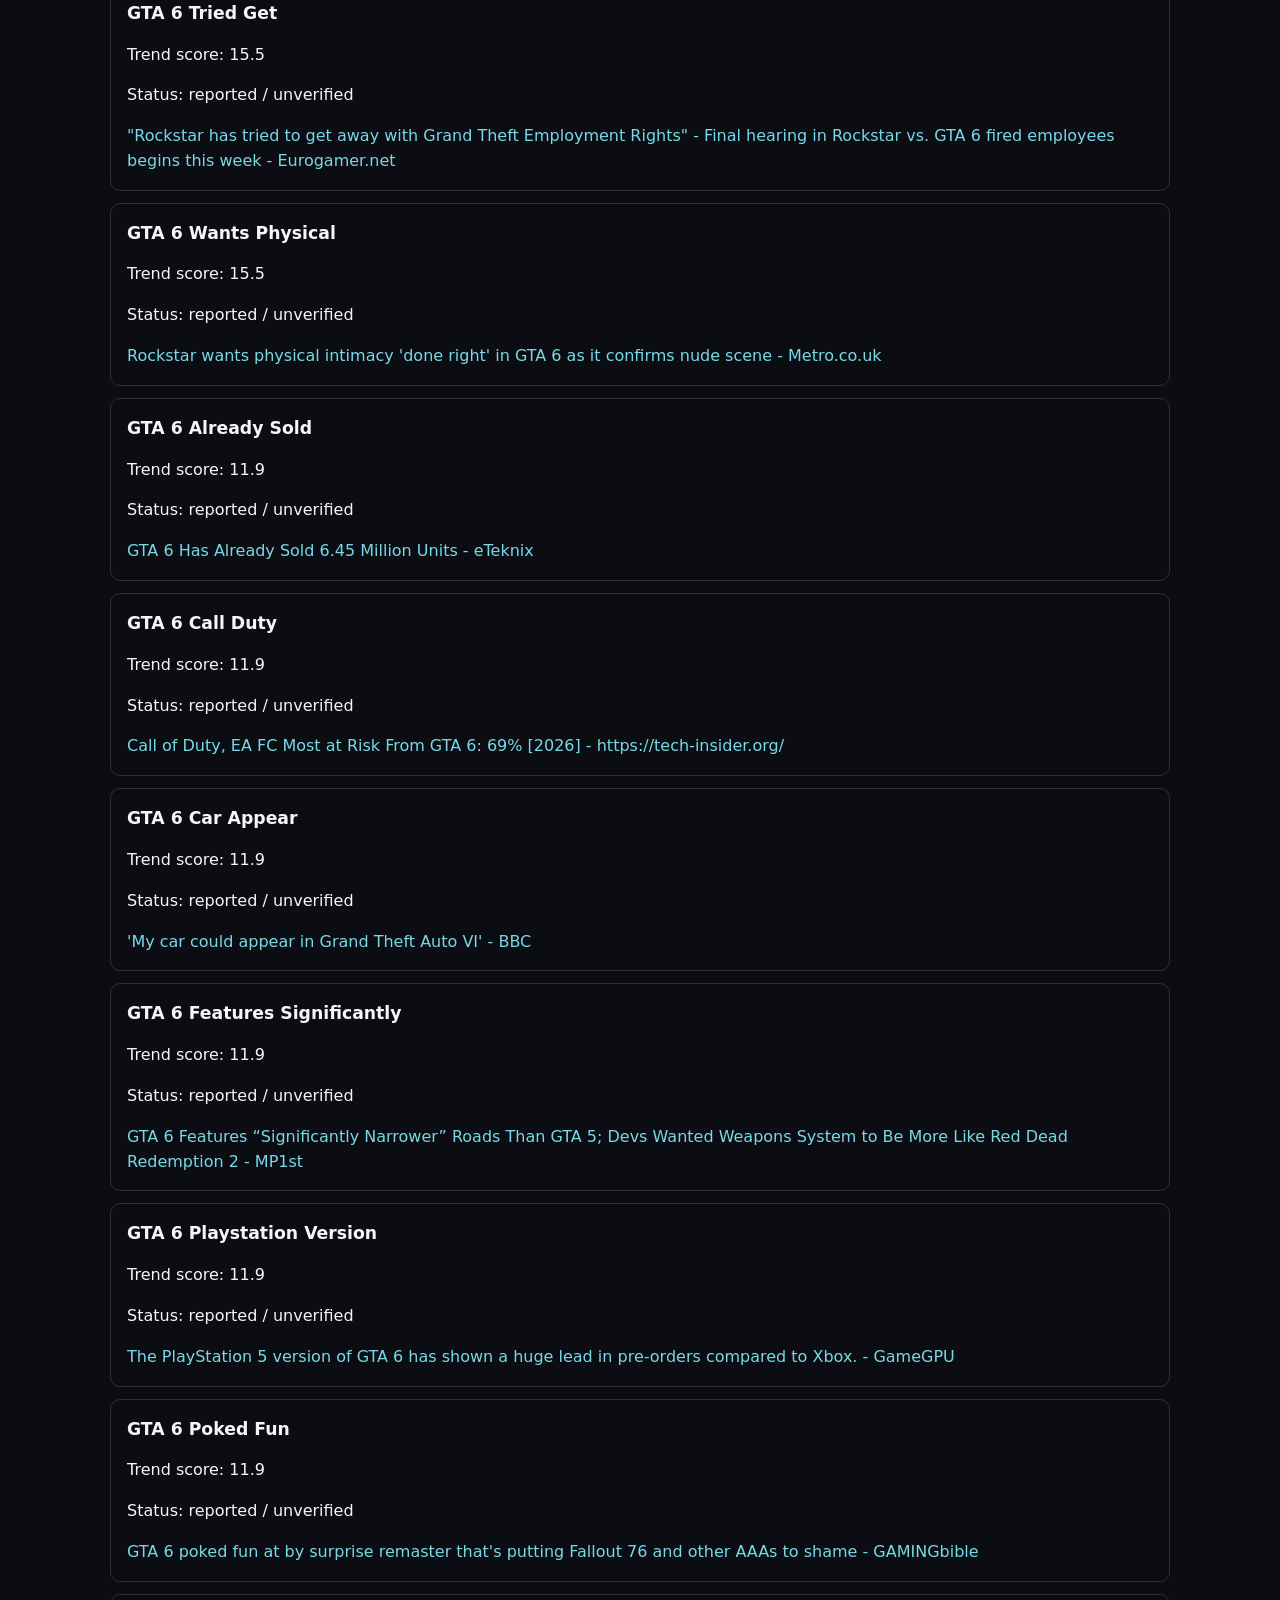
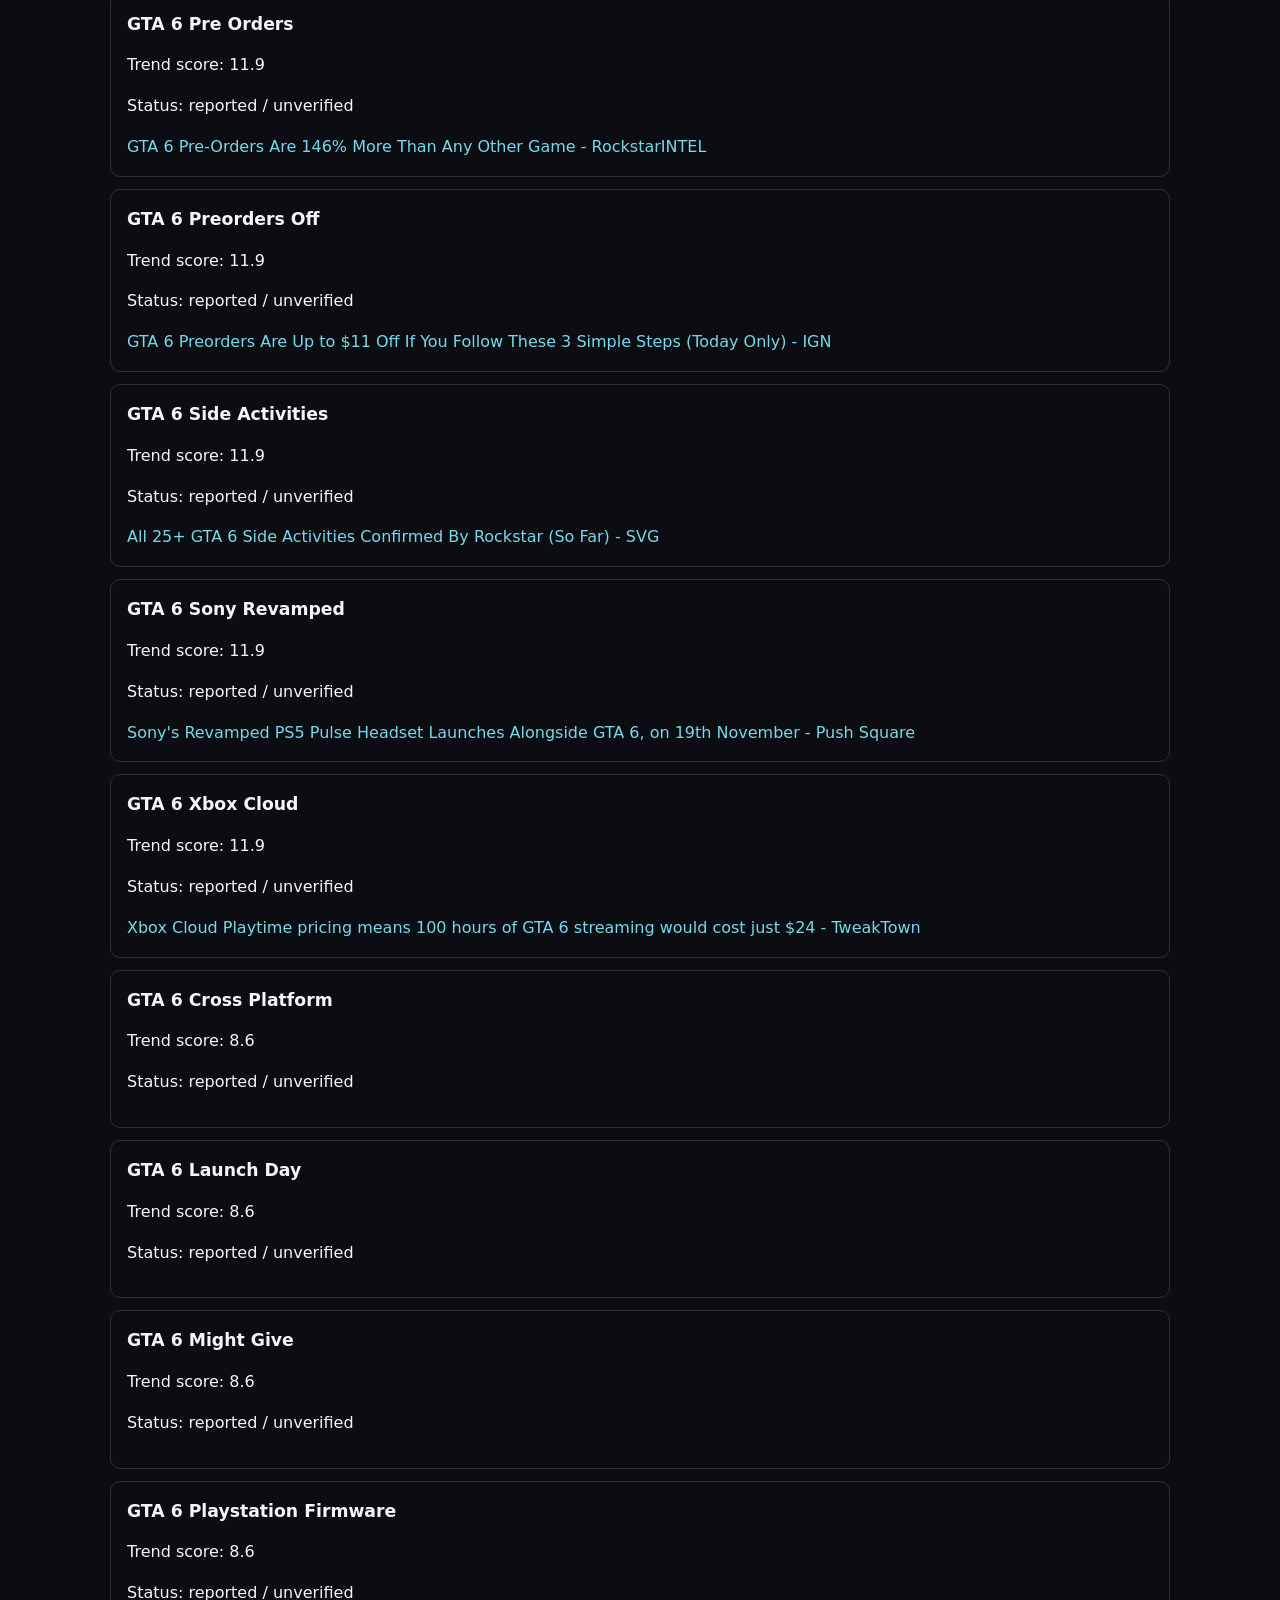
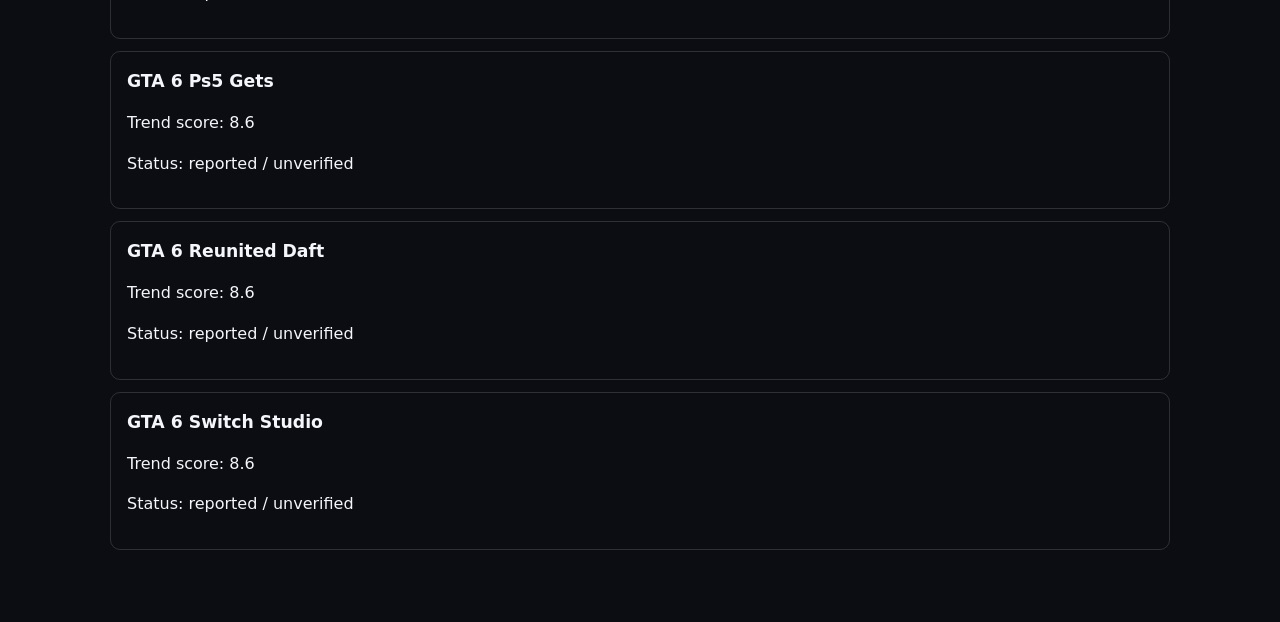
==== commit 8b319807: "Update index.html" ====
--- a/index.html
+++ b/index.html
@@ -86,6 +86,7 @@
 </section>
 
 <script>
+
 (async function loadLeonidaTrends() {
   const status = document.getElementById("trend-status");
   const list = document.getElementById("trend-list");
@@ -100,29 +101,47 @@
     }
 
     const trends = await response.json();
+    const topics = Array.isArray(trends) ? trends : trends.topics;
 
-    if (!Array.isArray(trends) || trends.length === 0) {
+    if (!Array.isArray(topics) || topics.length === 0) {
       status.textContent = "No trends are available yet. Check back after the next update.";
       return;
     }
 
-    status.textContent = trends.length + " trend entries found.";
+    status.textContent = topics.length + " trending topics found.";
 
-    trends.forEach((trend) => {
+    topics.forEach((topic) => {
       const card = document.createElement("article");
       card.style.cssText = "padding:16px;margin:12px 0;border:1px solid #7775;border-radius:10px;";
 
       const heading = document.createElement("h3");
-      heading.textContent = trend.title || trend.topic || "GTA 6 topic";
+      heading.textContent = topic.name || topic.title || "GTA 6 topic";
       card.appendChild(heading);
 
-      if (trend.url) {
-        const link = document.createElement("a");
-        link.href = trend.url;
-        link.textContent = "Read source";
-        link.target = "_blank";
-        link.rel = "noopener noreferrer";
-        card.appendChild(link);
+      if (topic.trend_score !== undefined) {
+        const score = document.createElement("p");
+        score.textContent = "Trend score: " + topic.trend_score;
+        card.appendChild(score);
+      }
+
+      if (topic.evidence_status) {
+        const evidence = document.createElement("p");
+        evidence.textContent = "Status: " + topic.evidence_status.replace(/_/g, " ");
+        card.appendChild(evidence);
+      }
+
+      if (Array.isArray(topic.samples)) {
+        topic.samples.slice(0, 3).forEach((sample) => {
+          if (!sample.url) return;
+
+          const link = document.createElement("a");
+          link.href = sample.url;
+          link.textContent = sample.title || "Read source";
+          link.target = "_blank";
+          link.rel = "noopener noreferrer";
+          link.style.cssText = "display:block;margin-top:8px;";
+          card.appendChild(link);
+        });
       }
 
       list.appendChild(card);
@@ -132,6 +151,7 @@
     console.error("Leonida Intel trend loader:", error);
   }
 })();
+
 </script>
 
 </body>
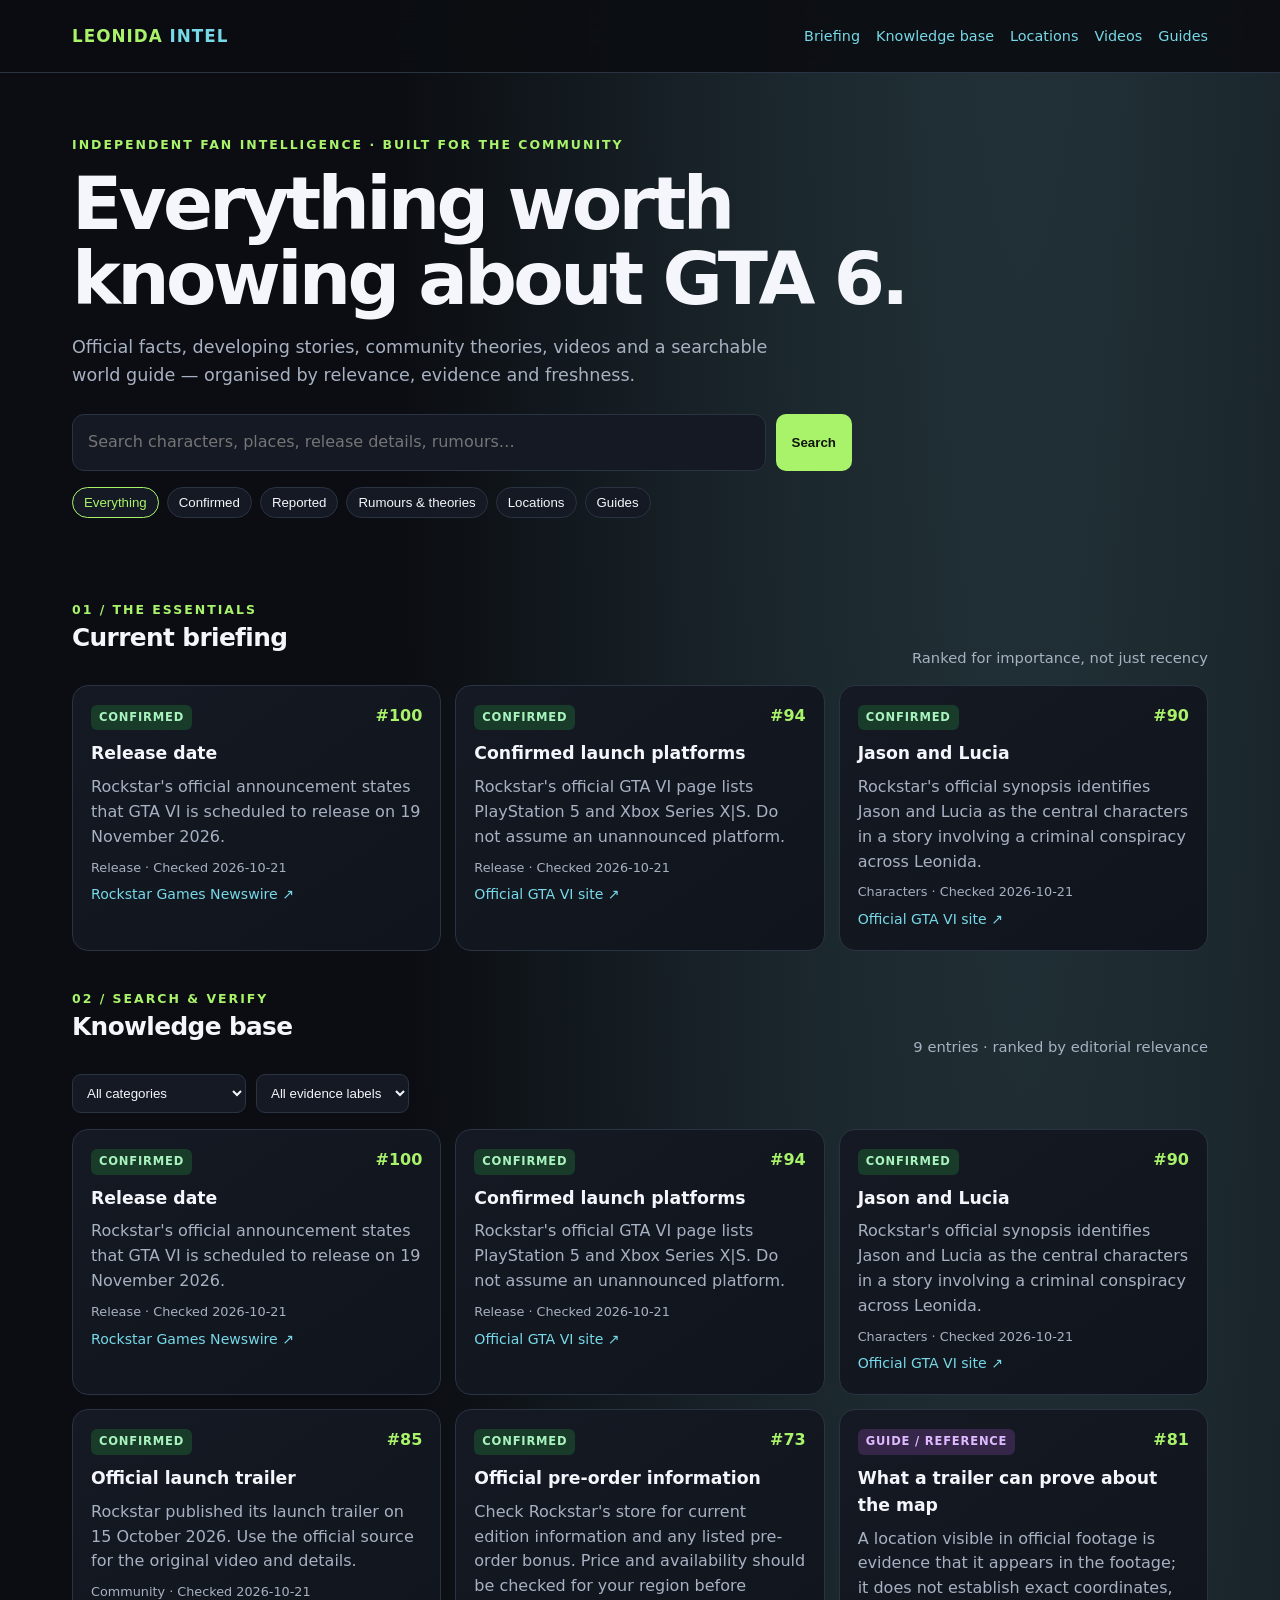
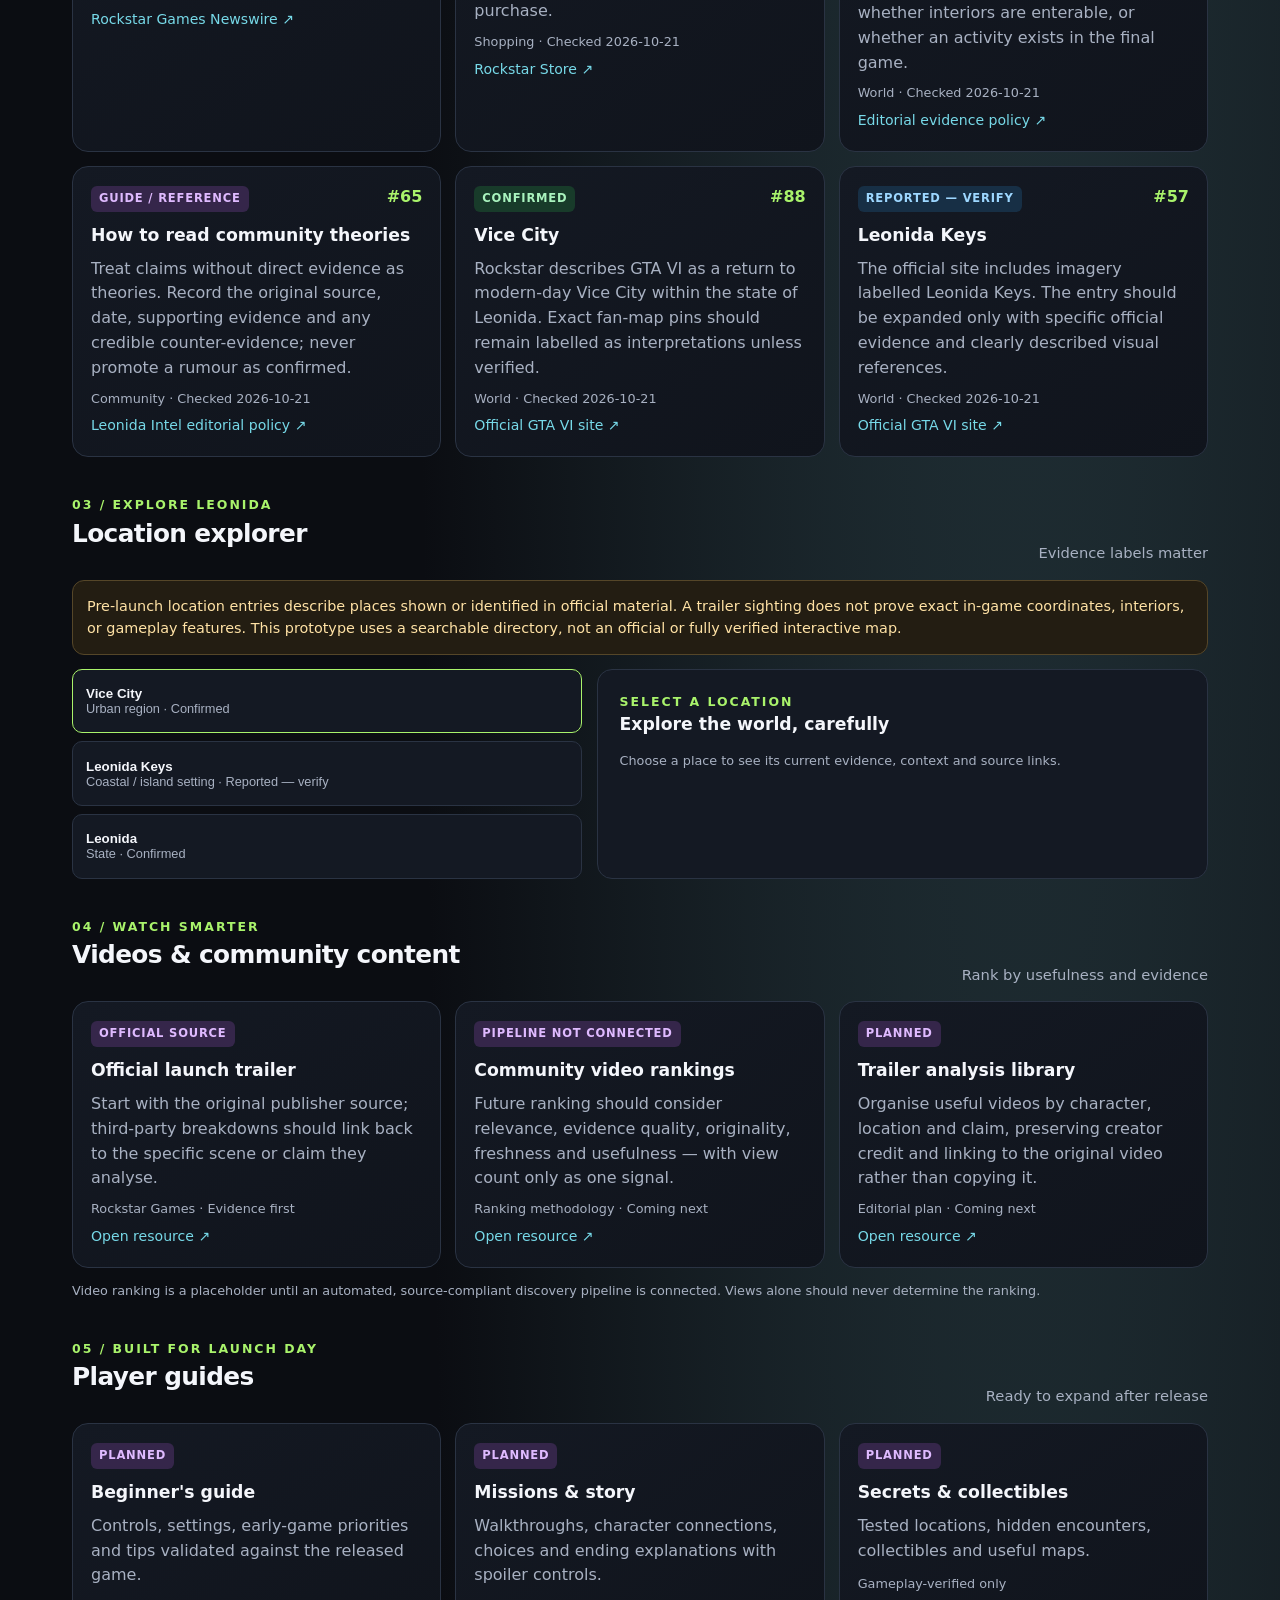
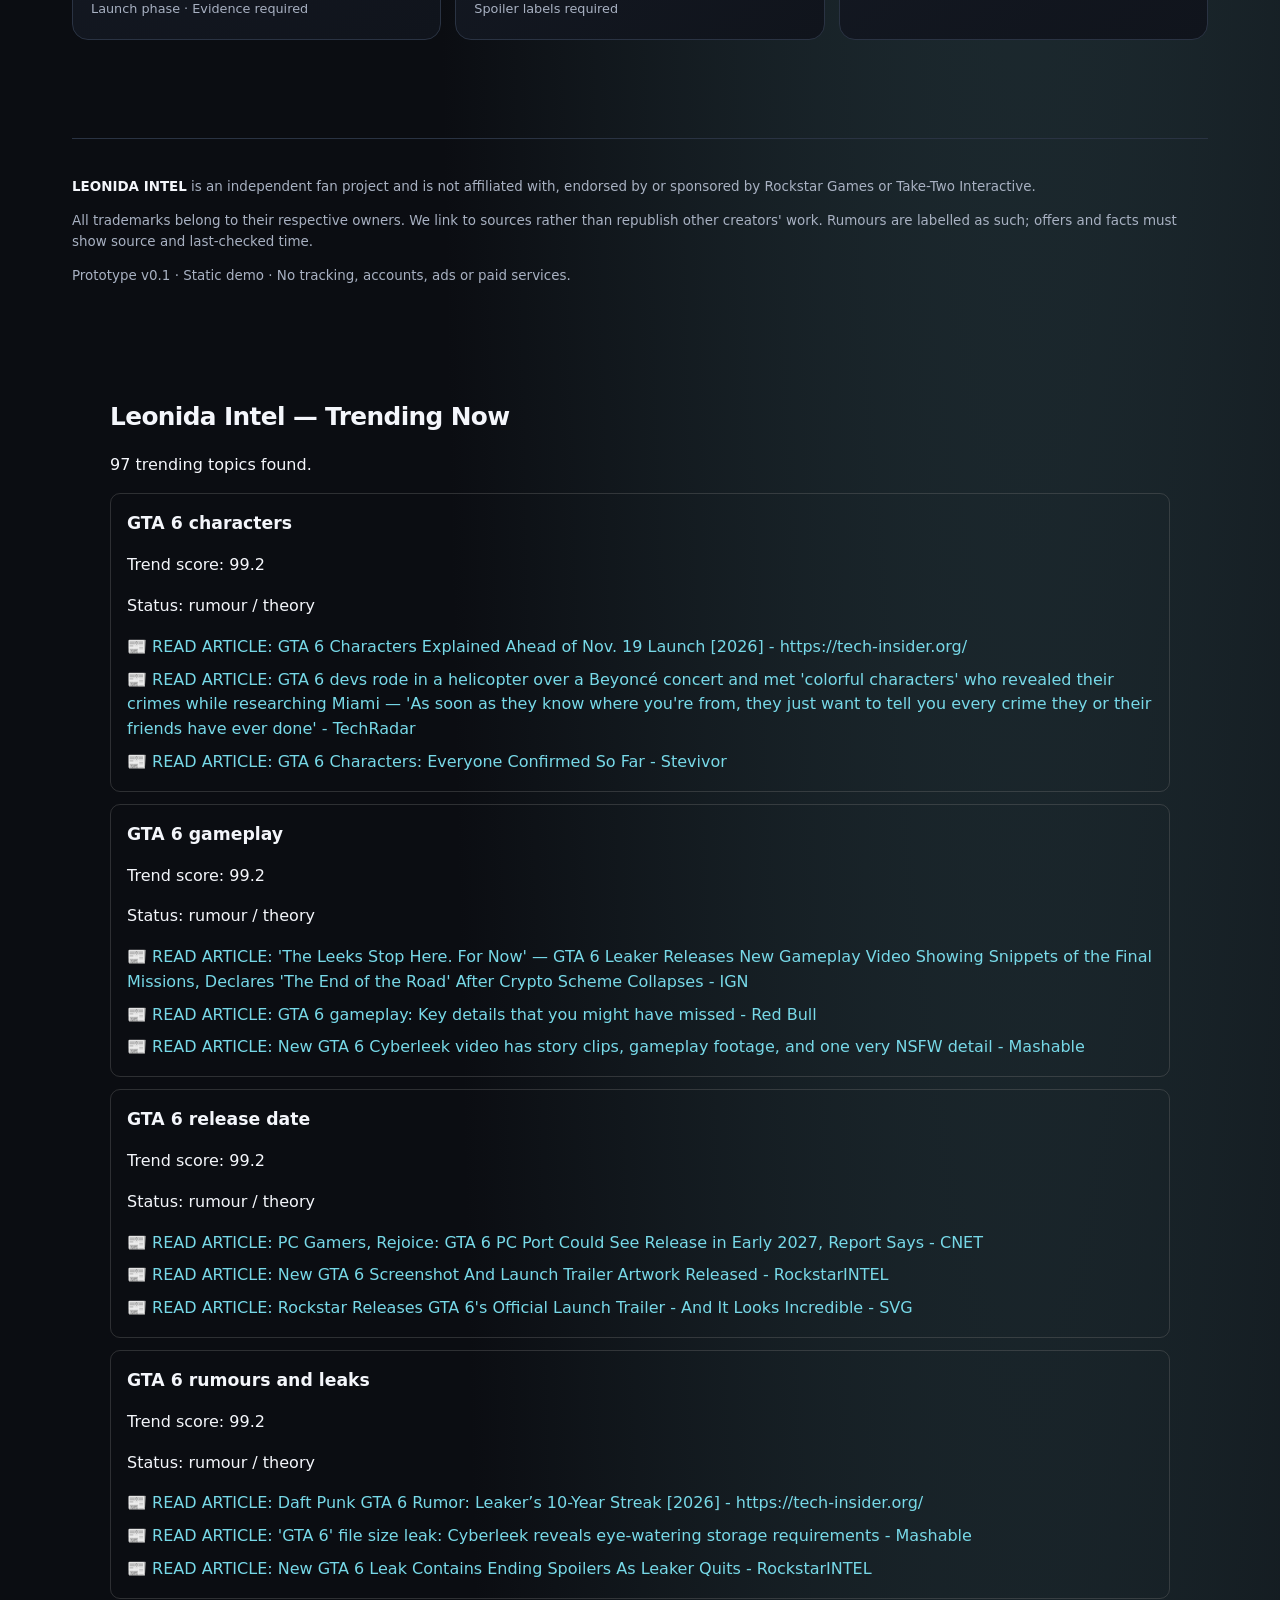
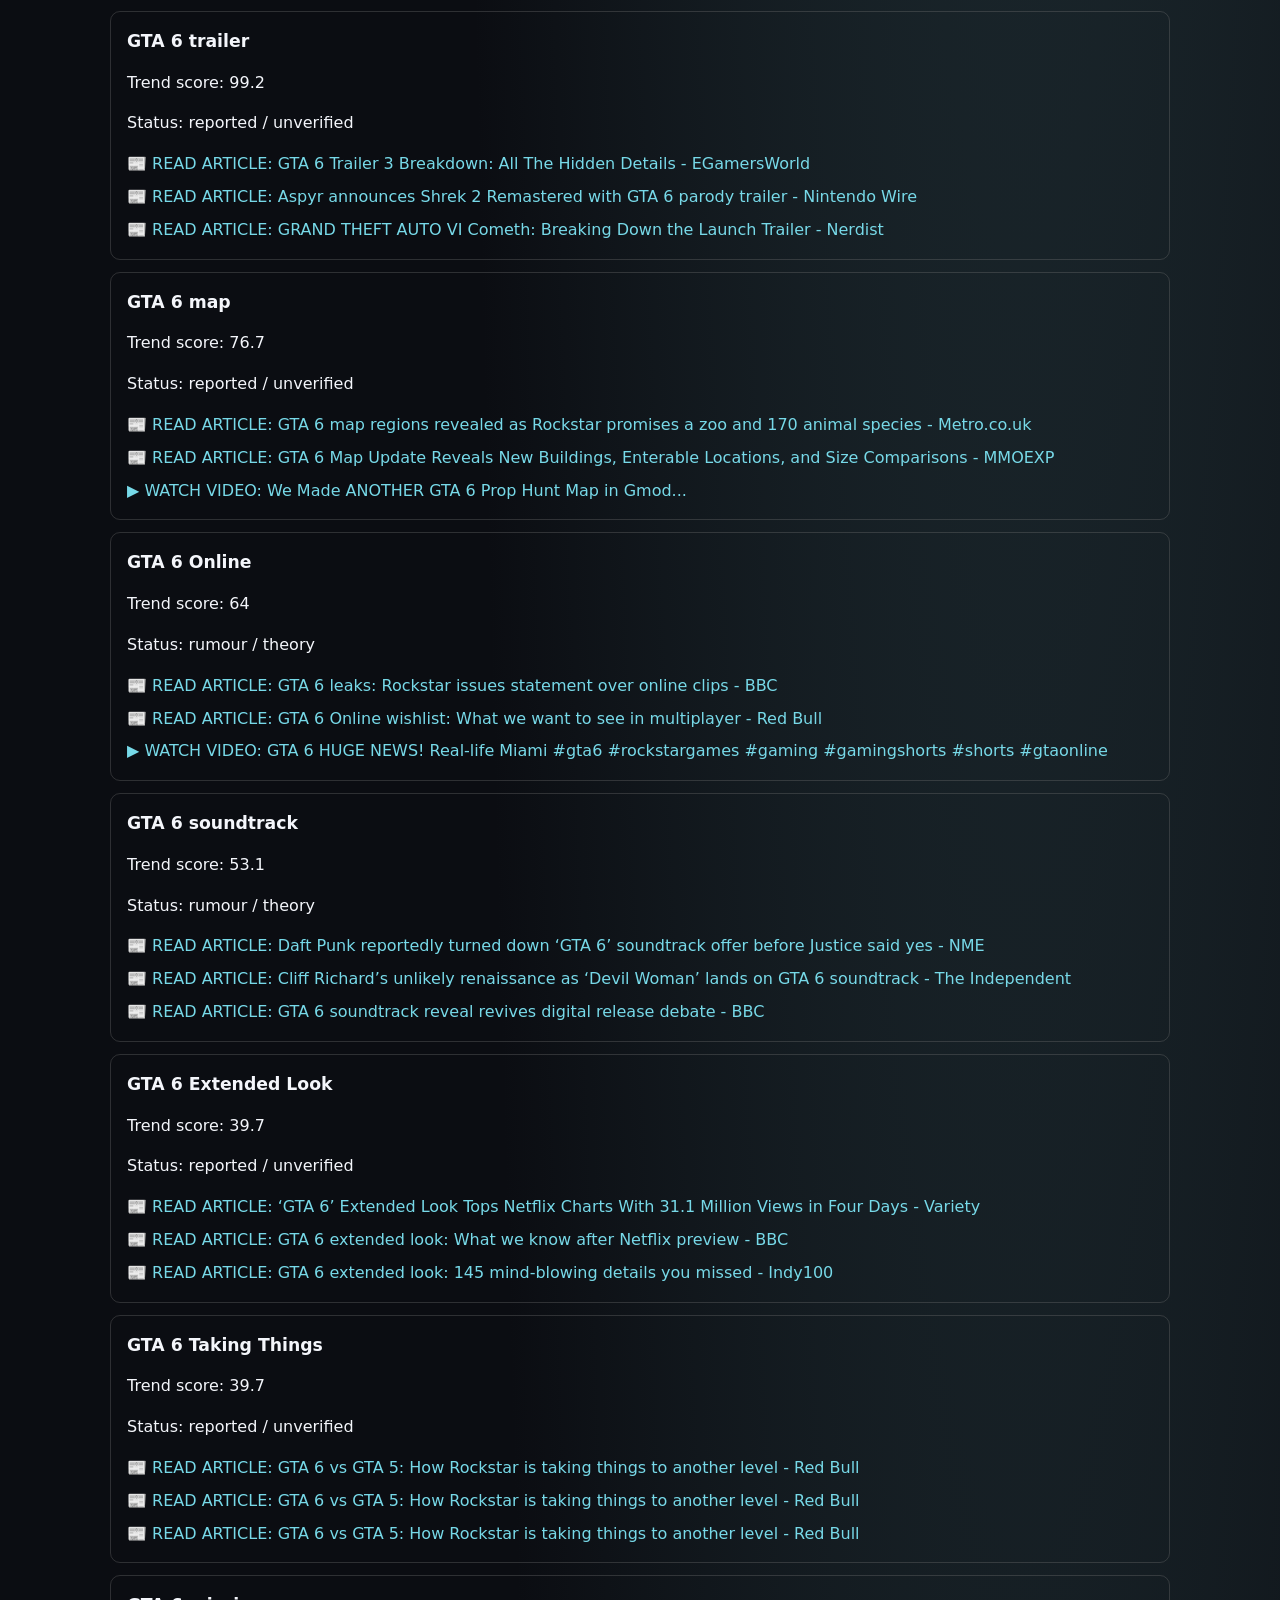
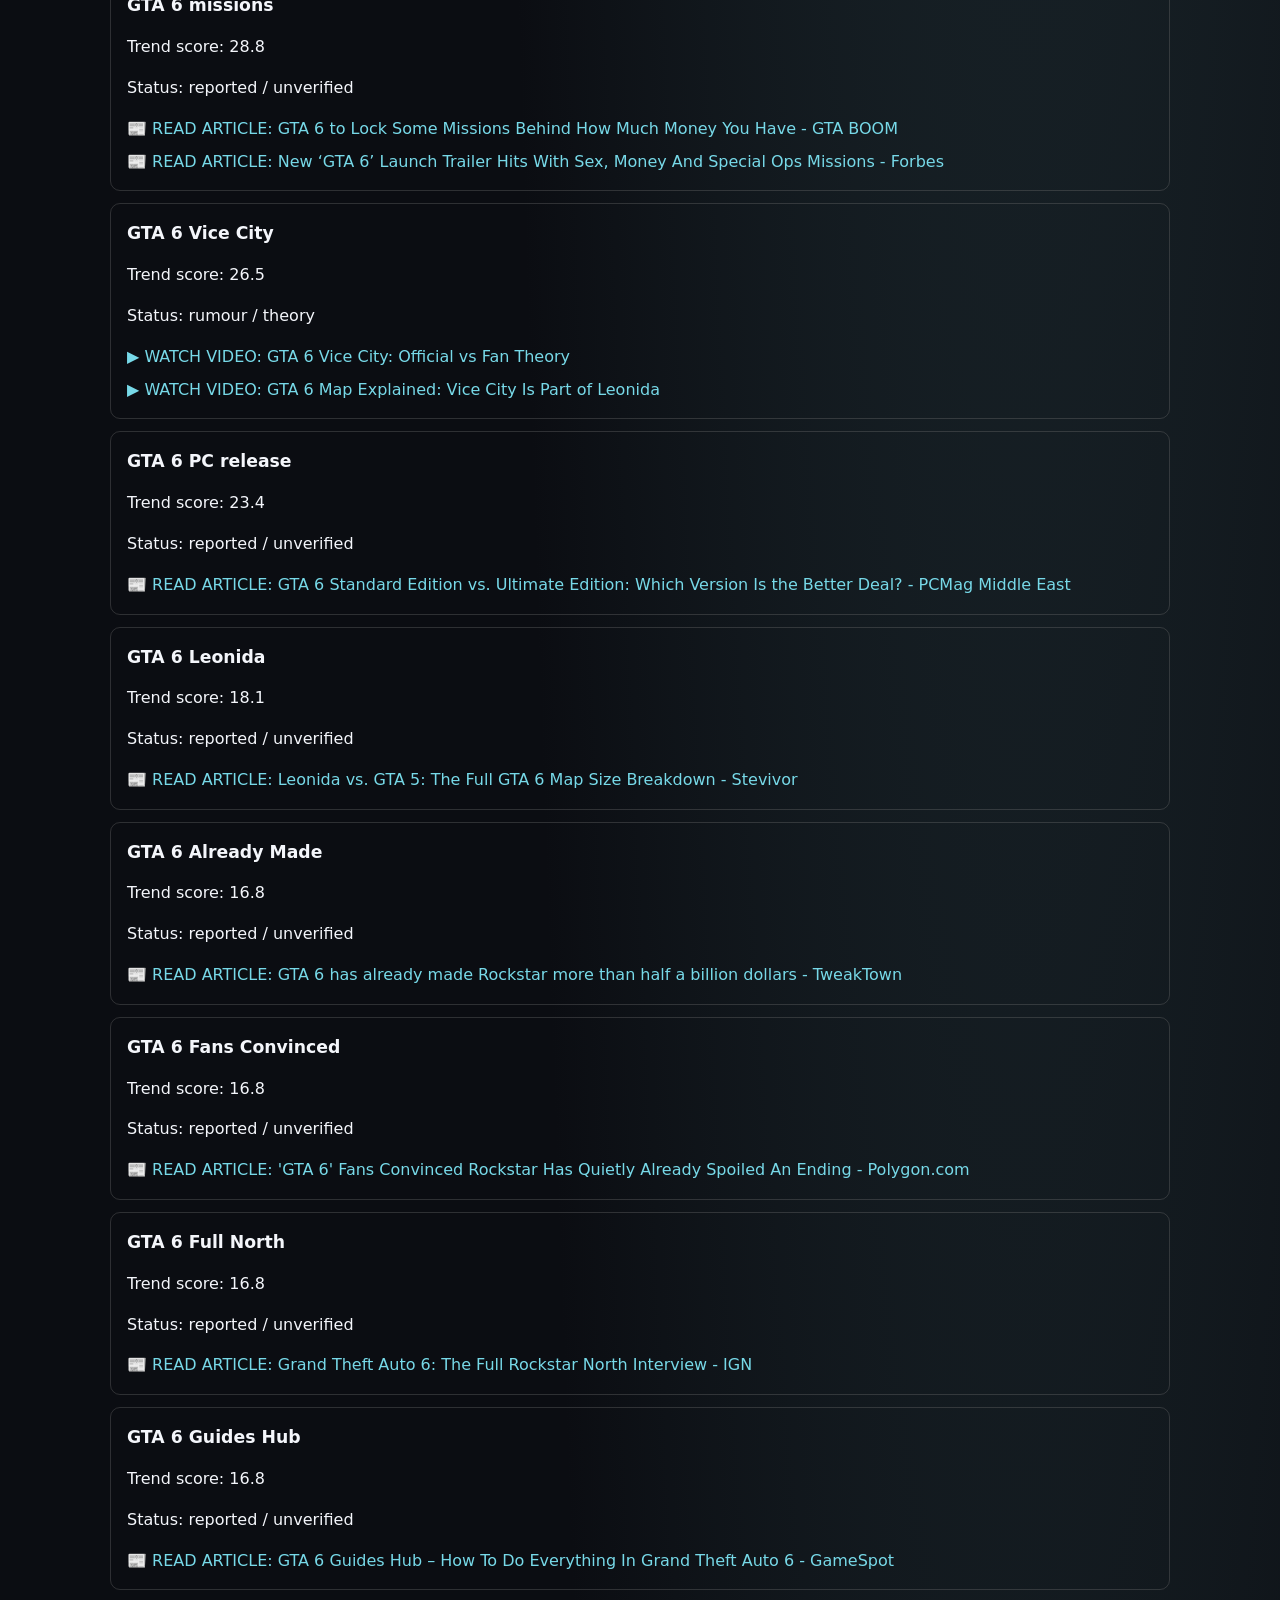
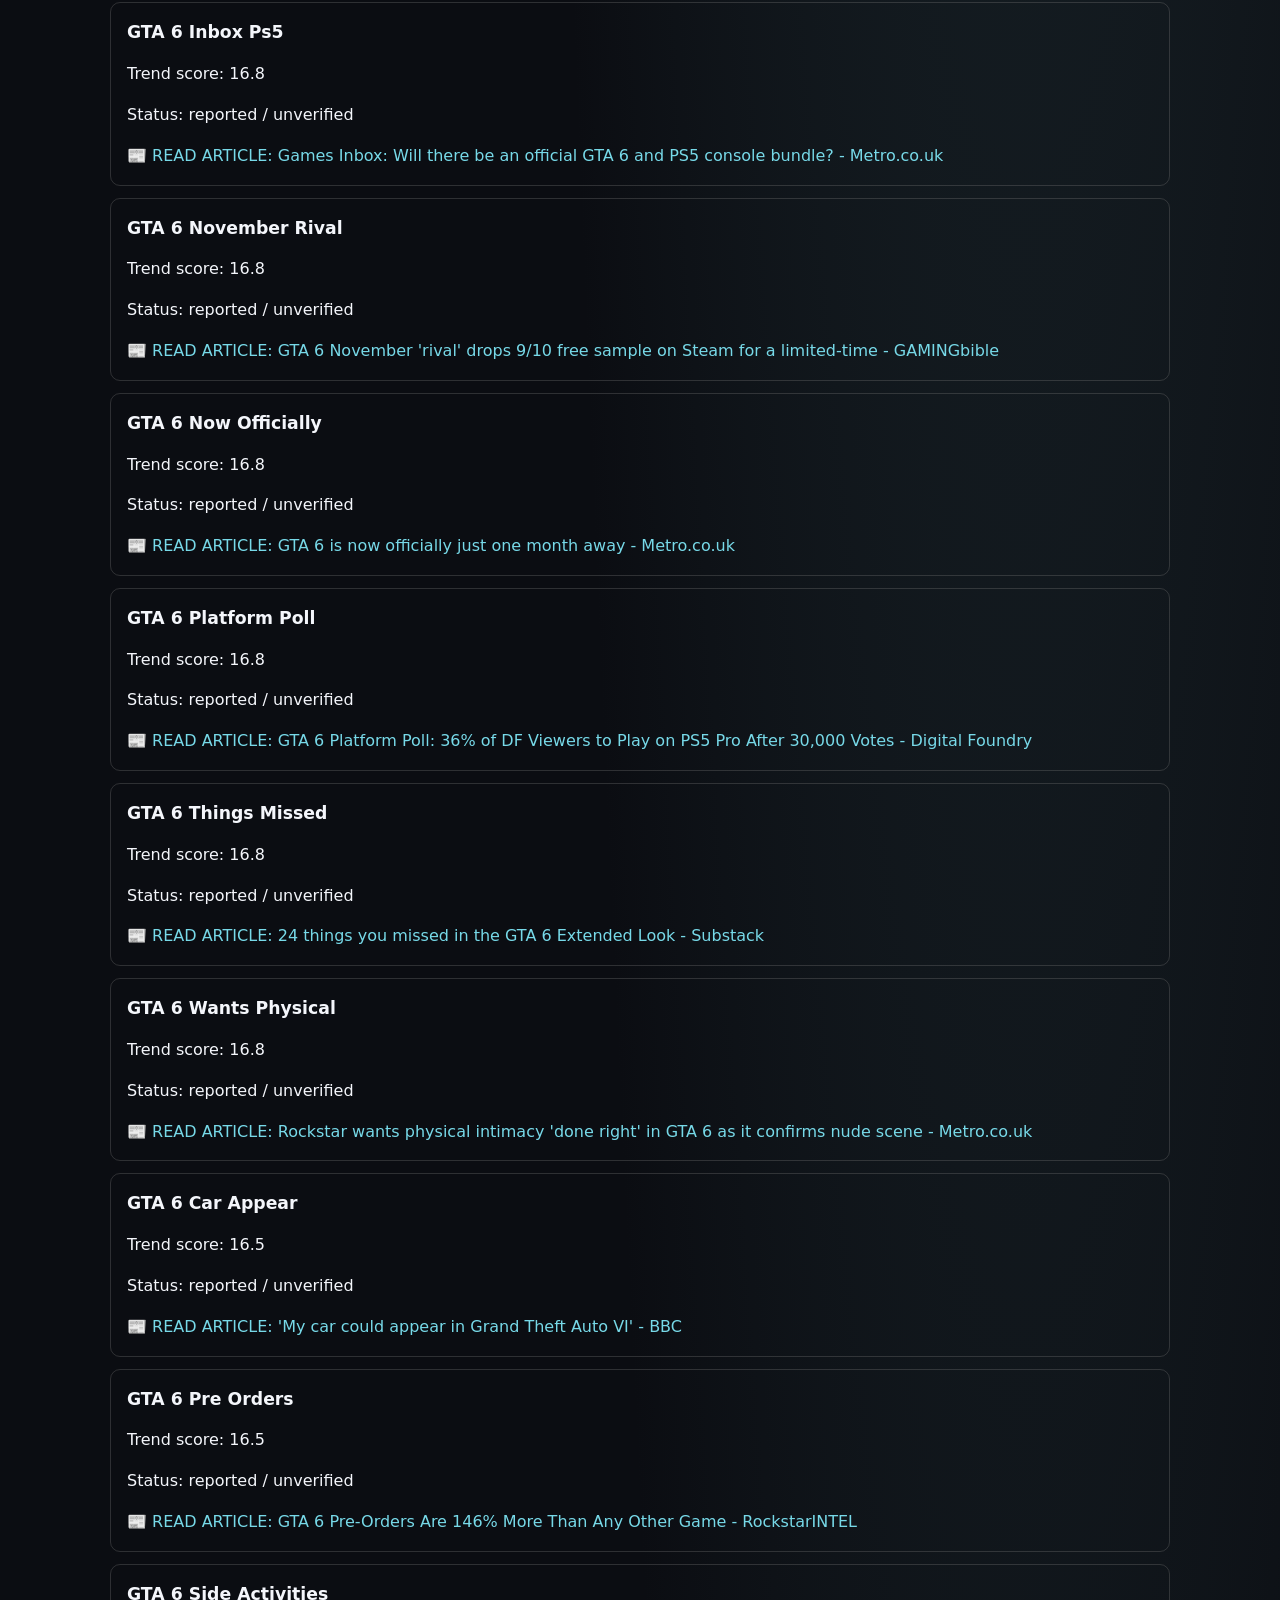
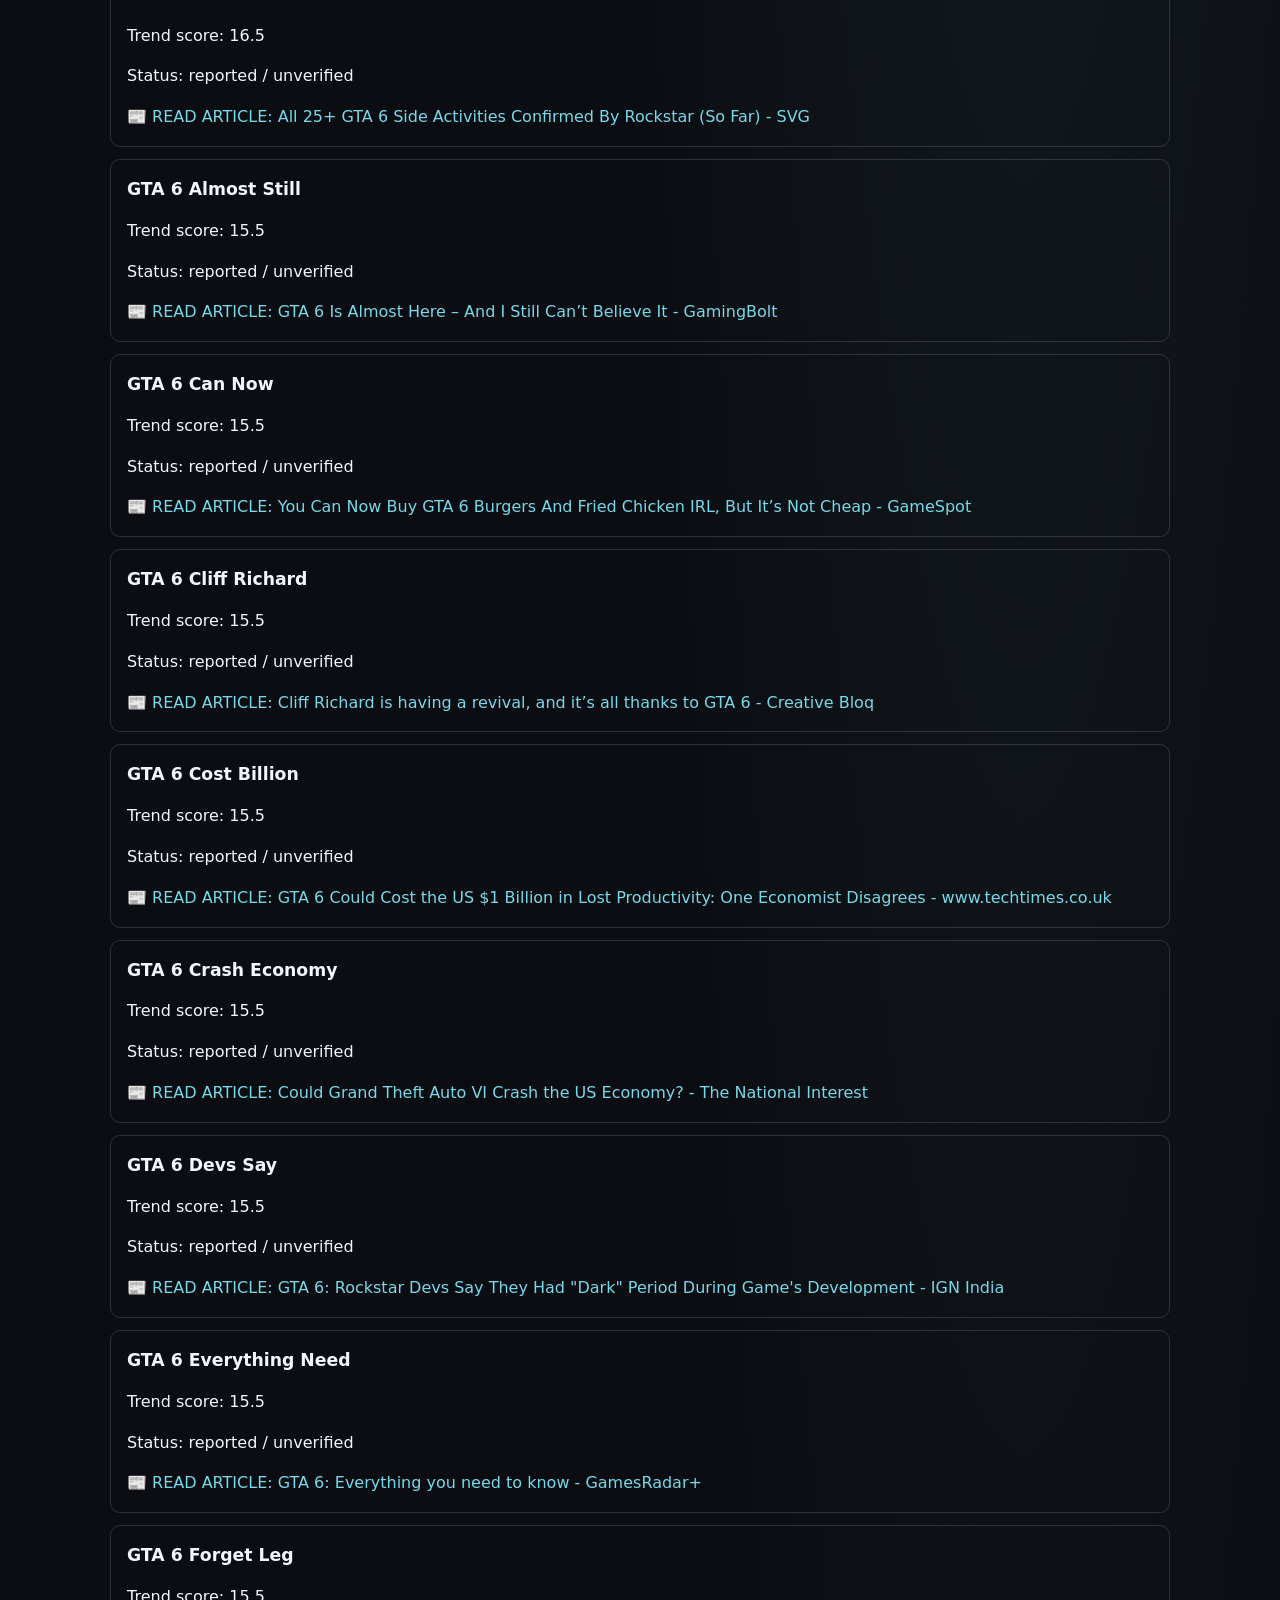
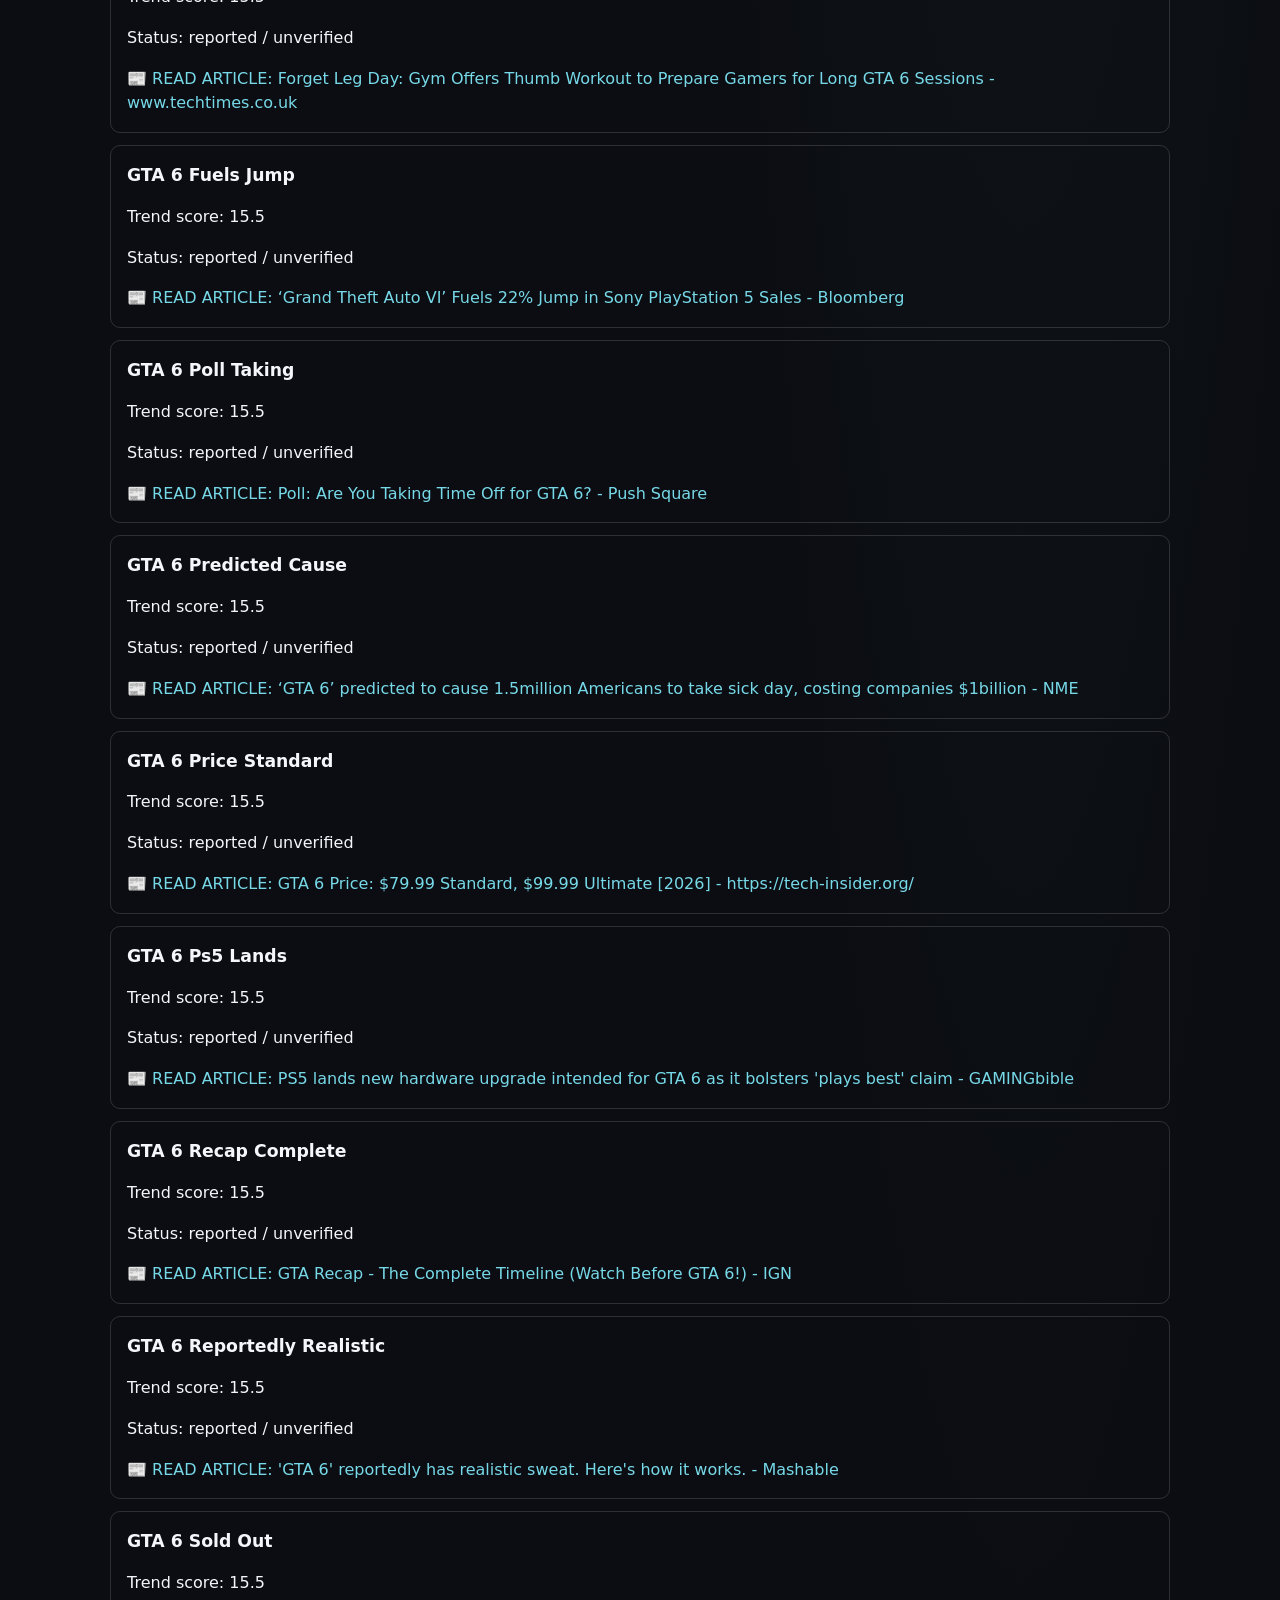
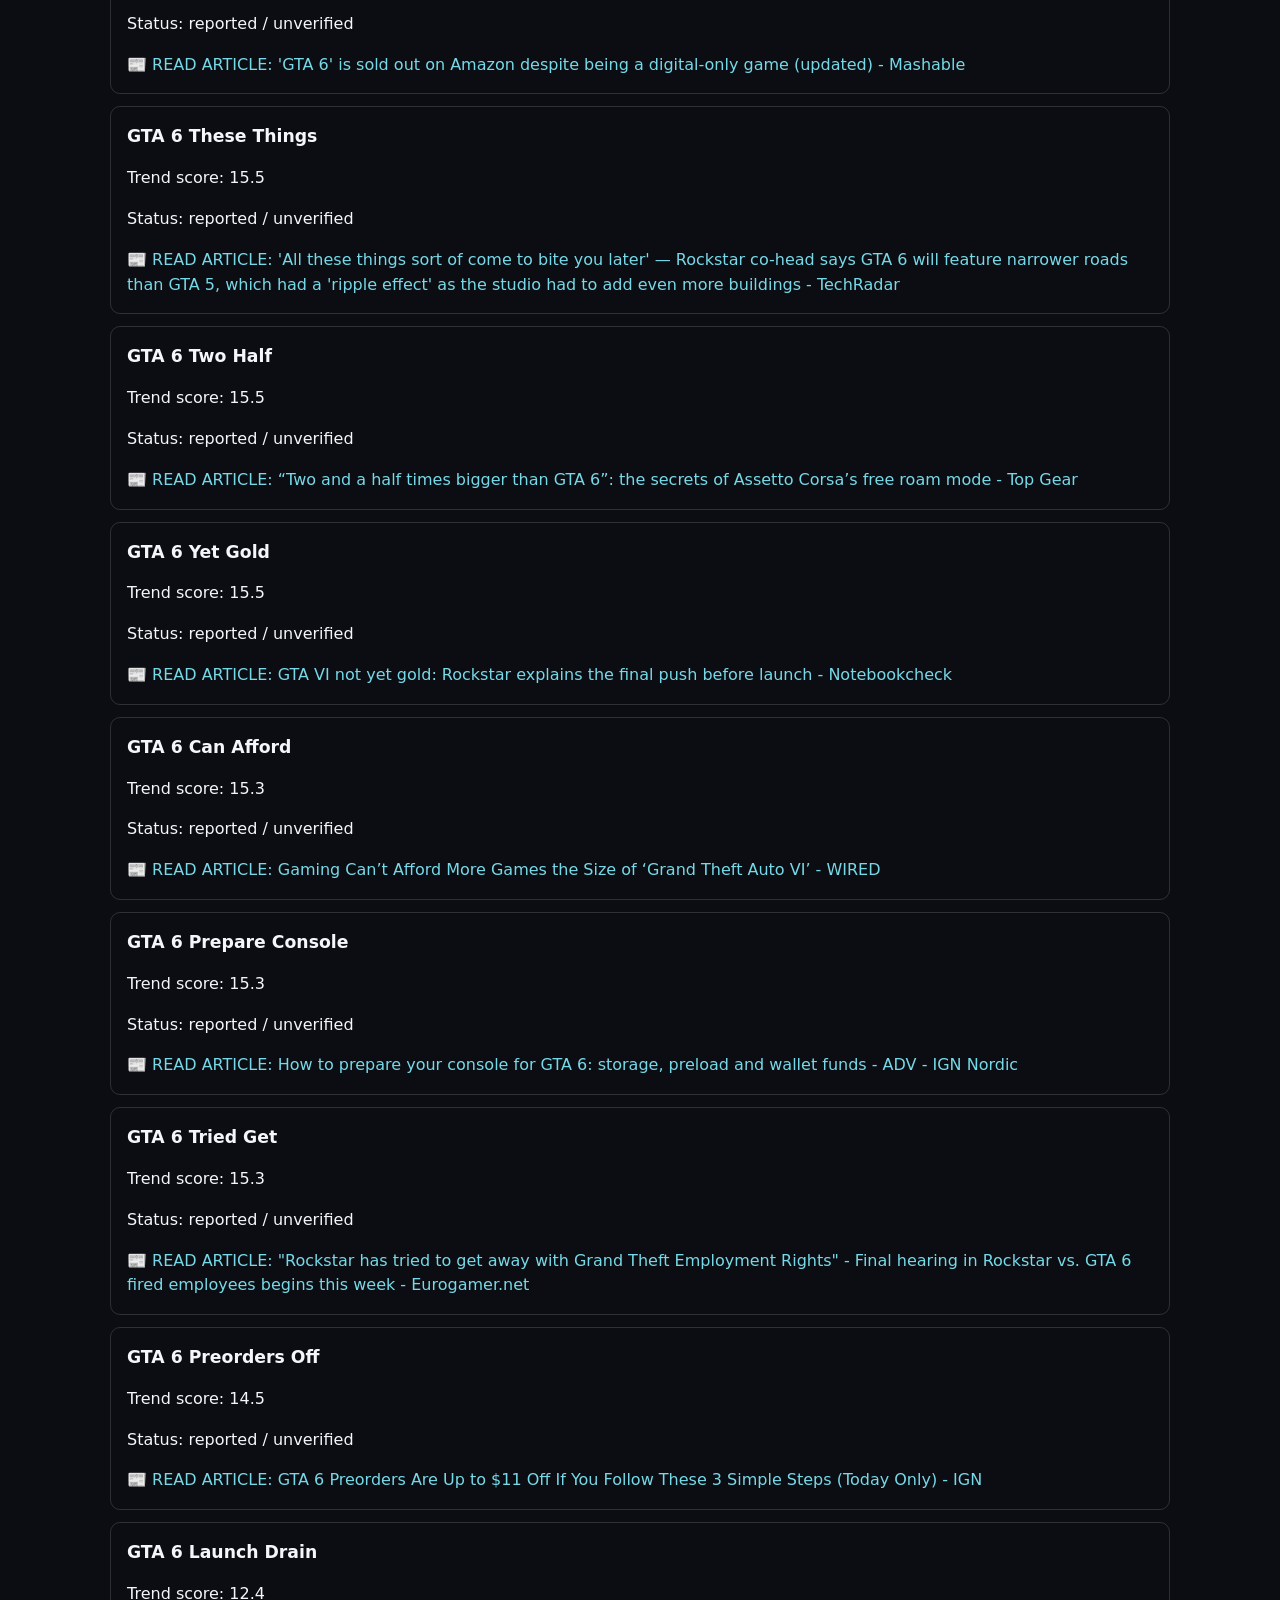
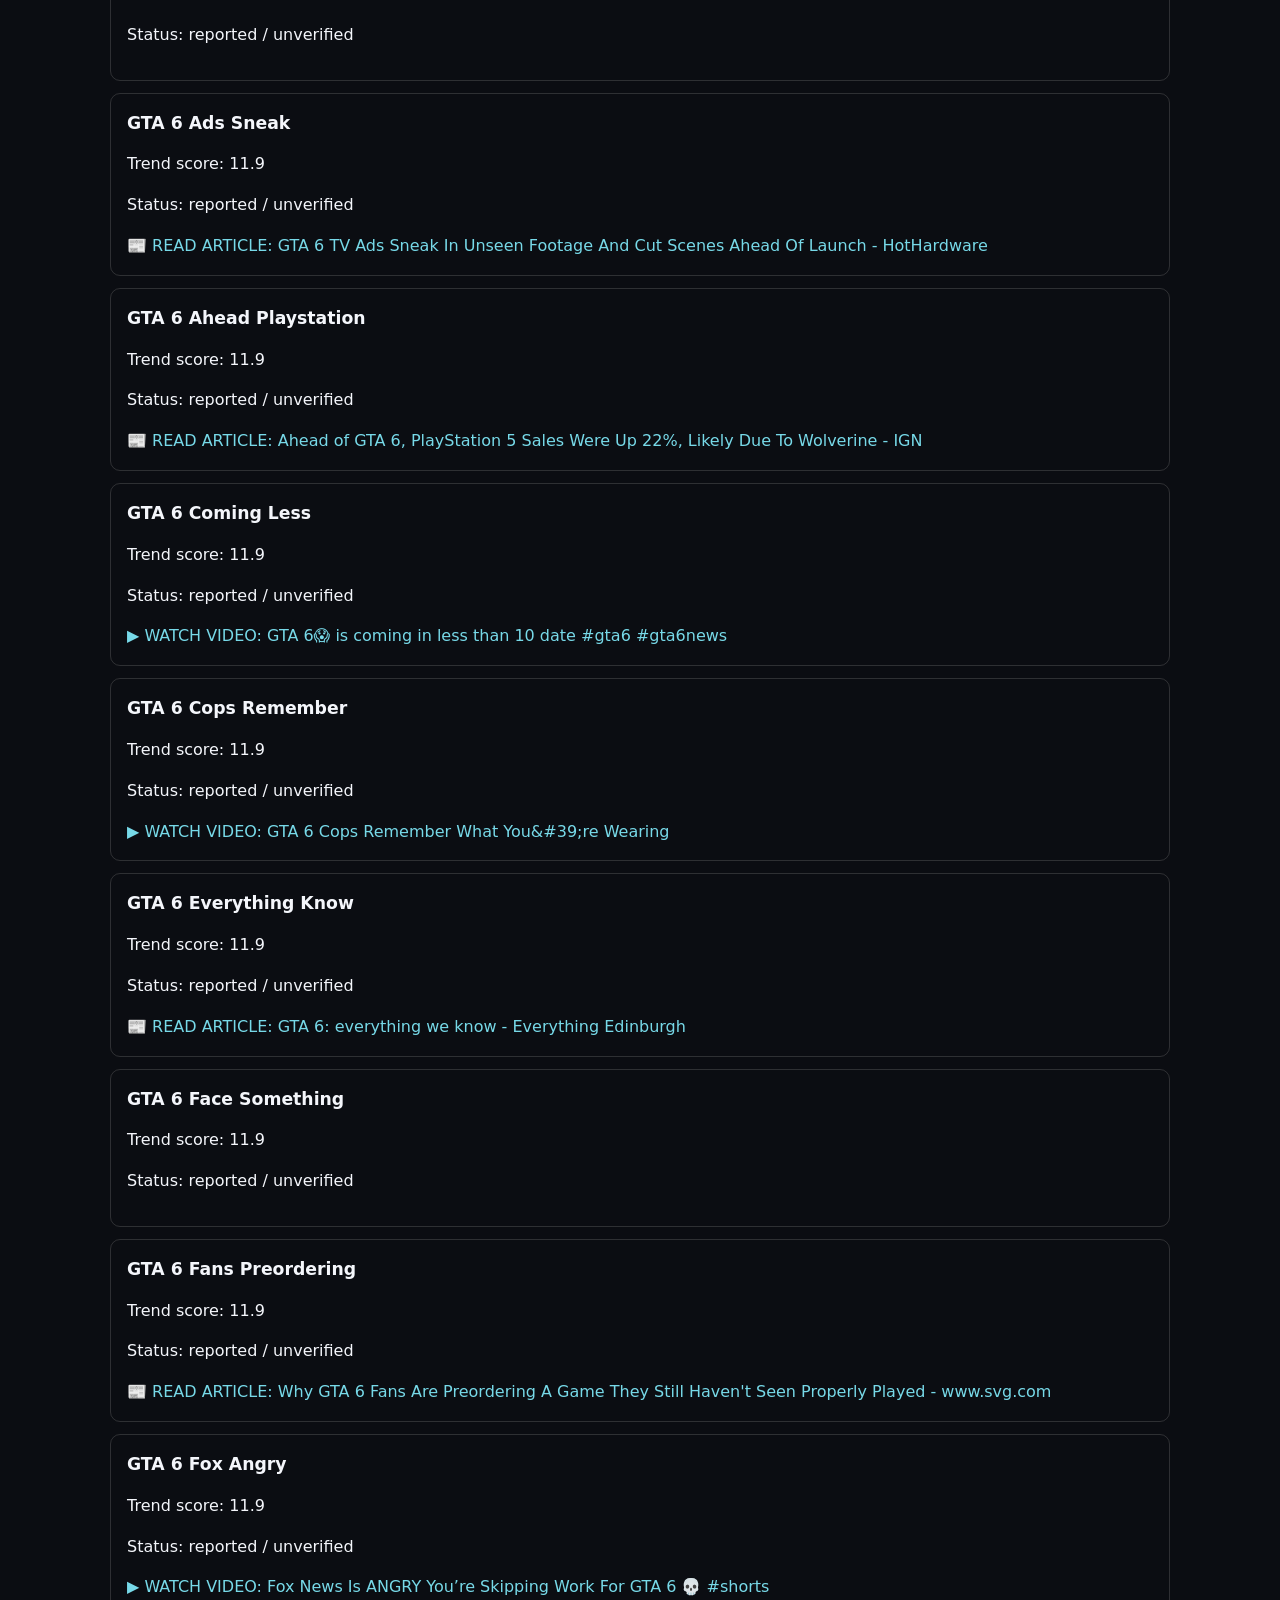
==== commit e01528fc: "Label videos and news sources" ====
--- a/index.html
+++ b/index.html
@@ -136,7 +136,11 @@
 
           const link = document.createElement("a");
           link.href = sample.url;
-          link.textContent = sample.title || "Read source";
+          
+          const isVideo = sample.source_type === "video";
+          link.textContent = (isVideo ? "▶ WATCH VIDEO: " : "📰 READ ARTICLE: ")
+            + (sample.title || "Open source");
+          
           link.target = "_blank";
           link.rel = "noopener noreferrer";
           link.style.cssText = "display:block;margin-top:8px;";
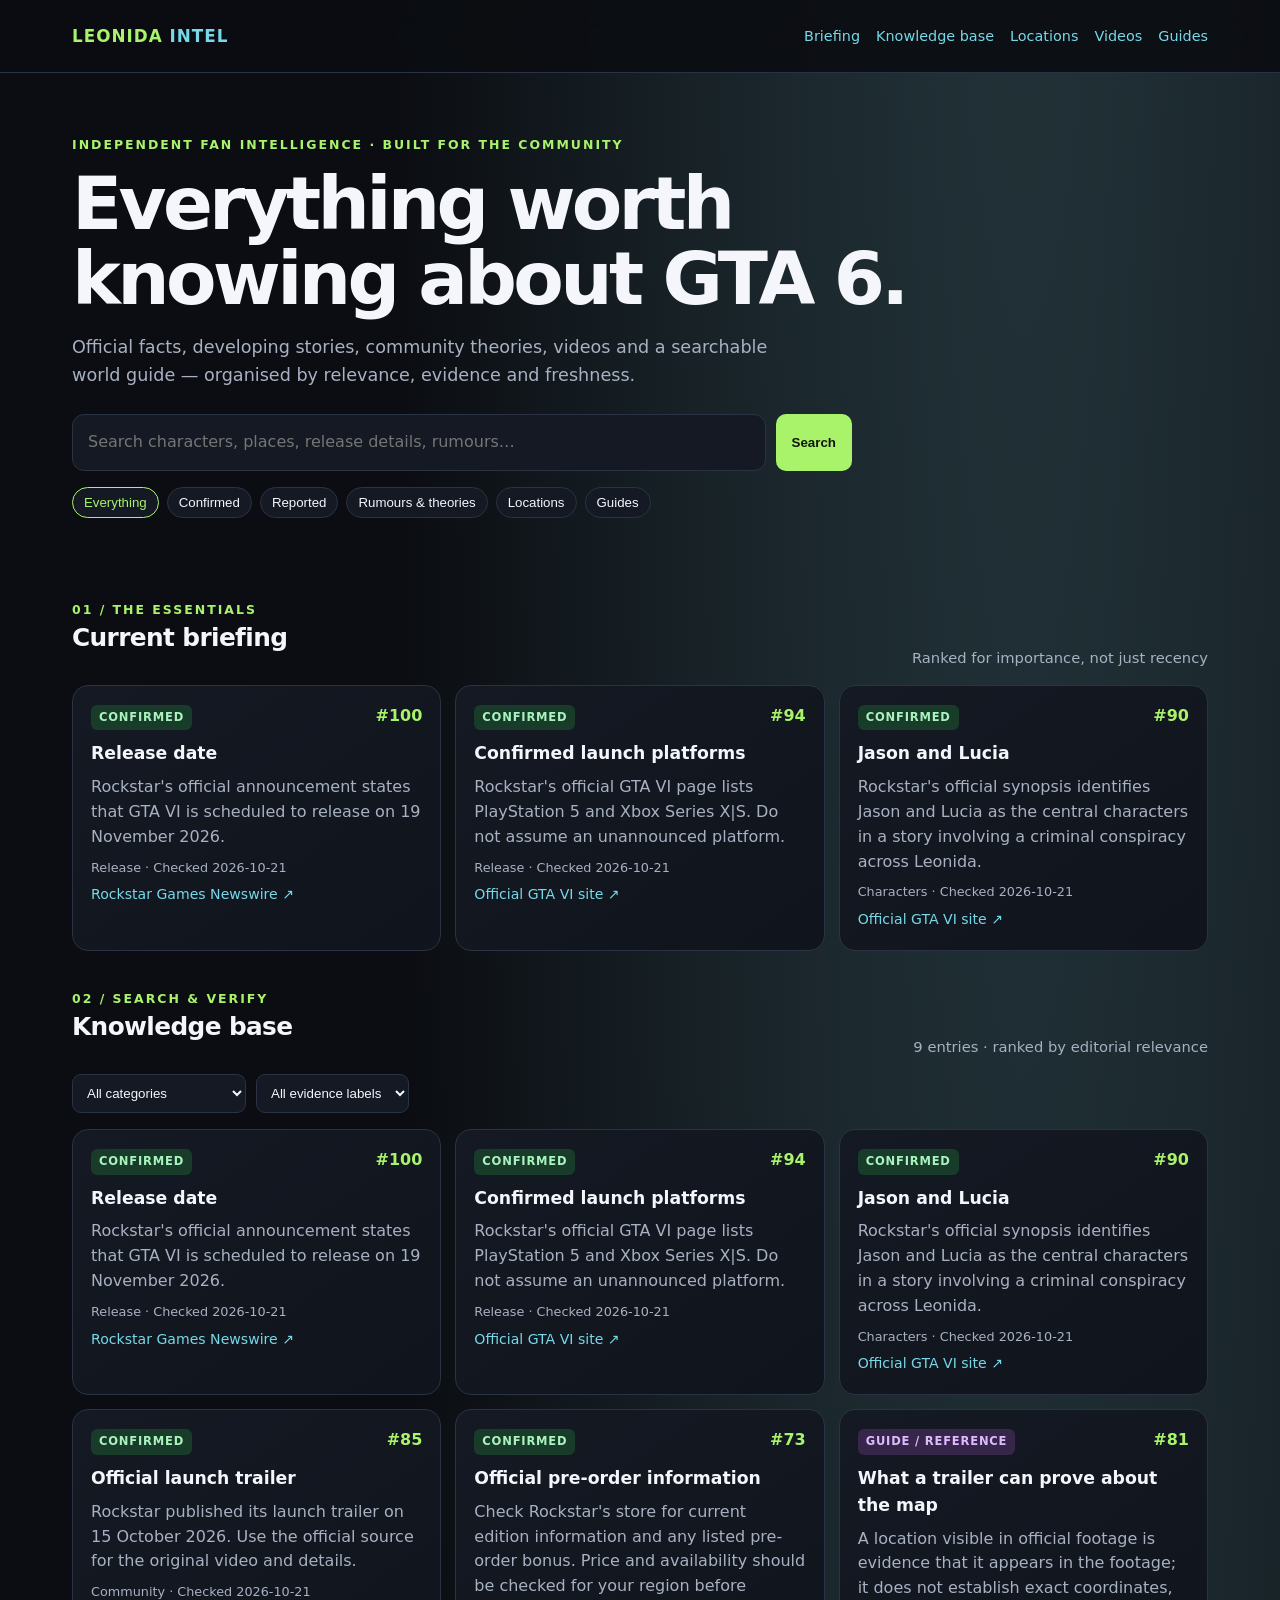
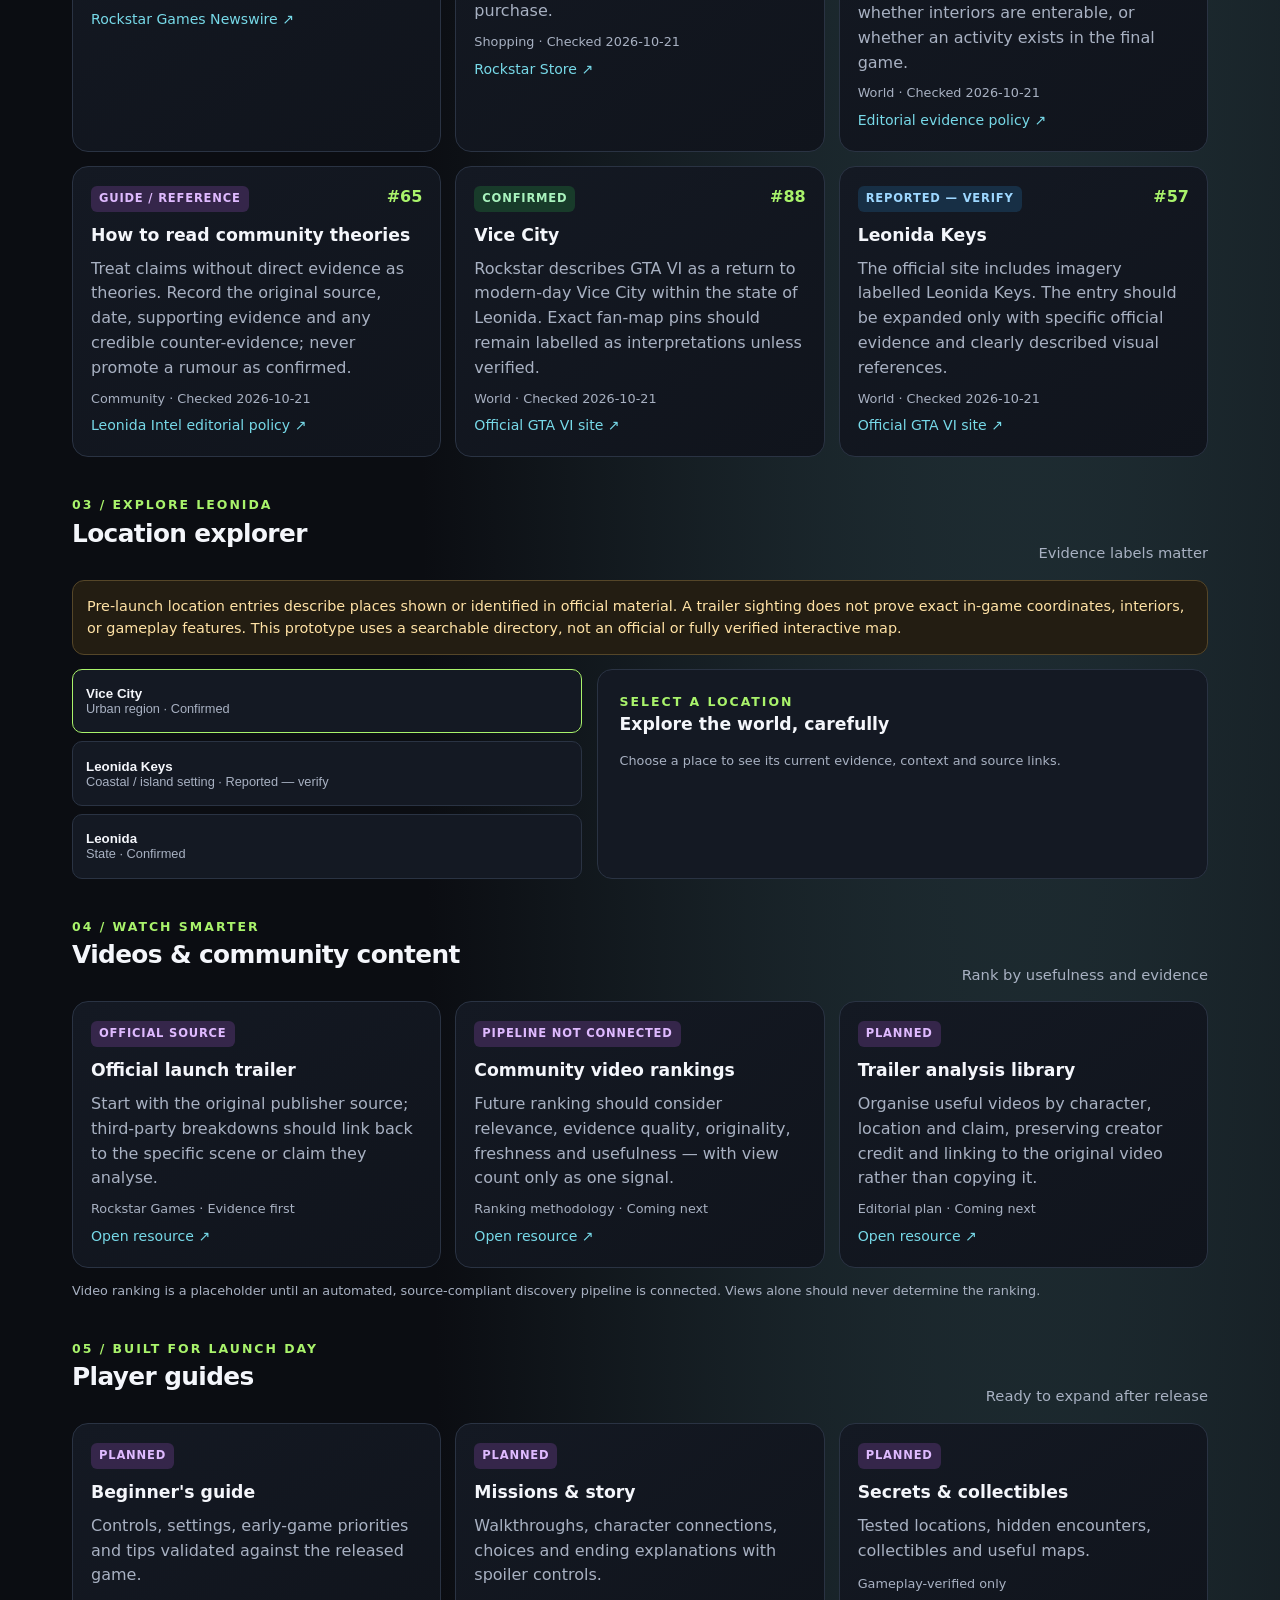
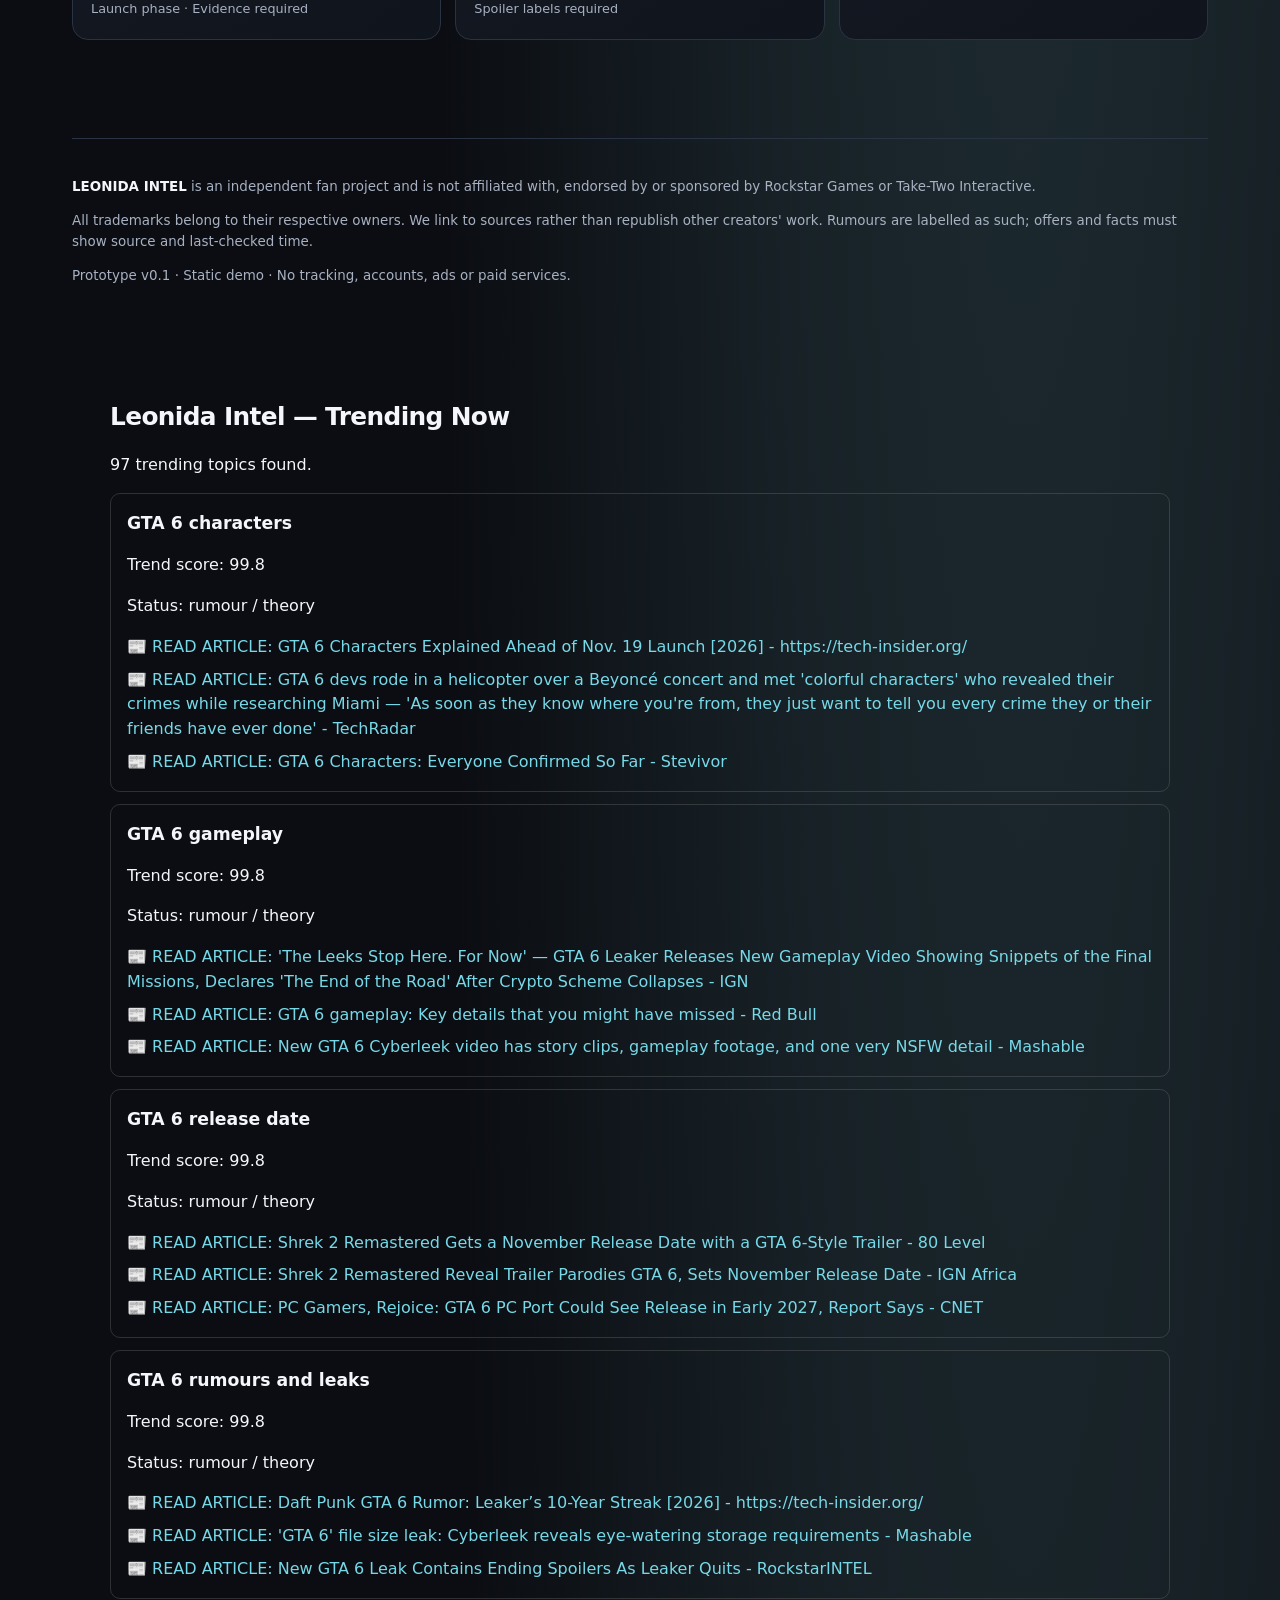
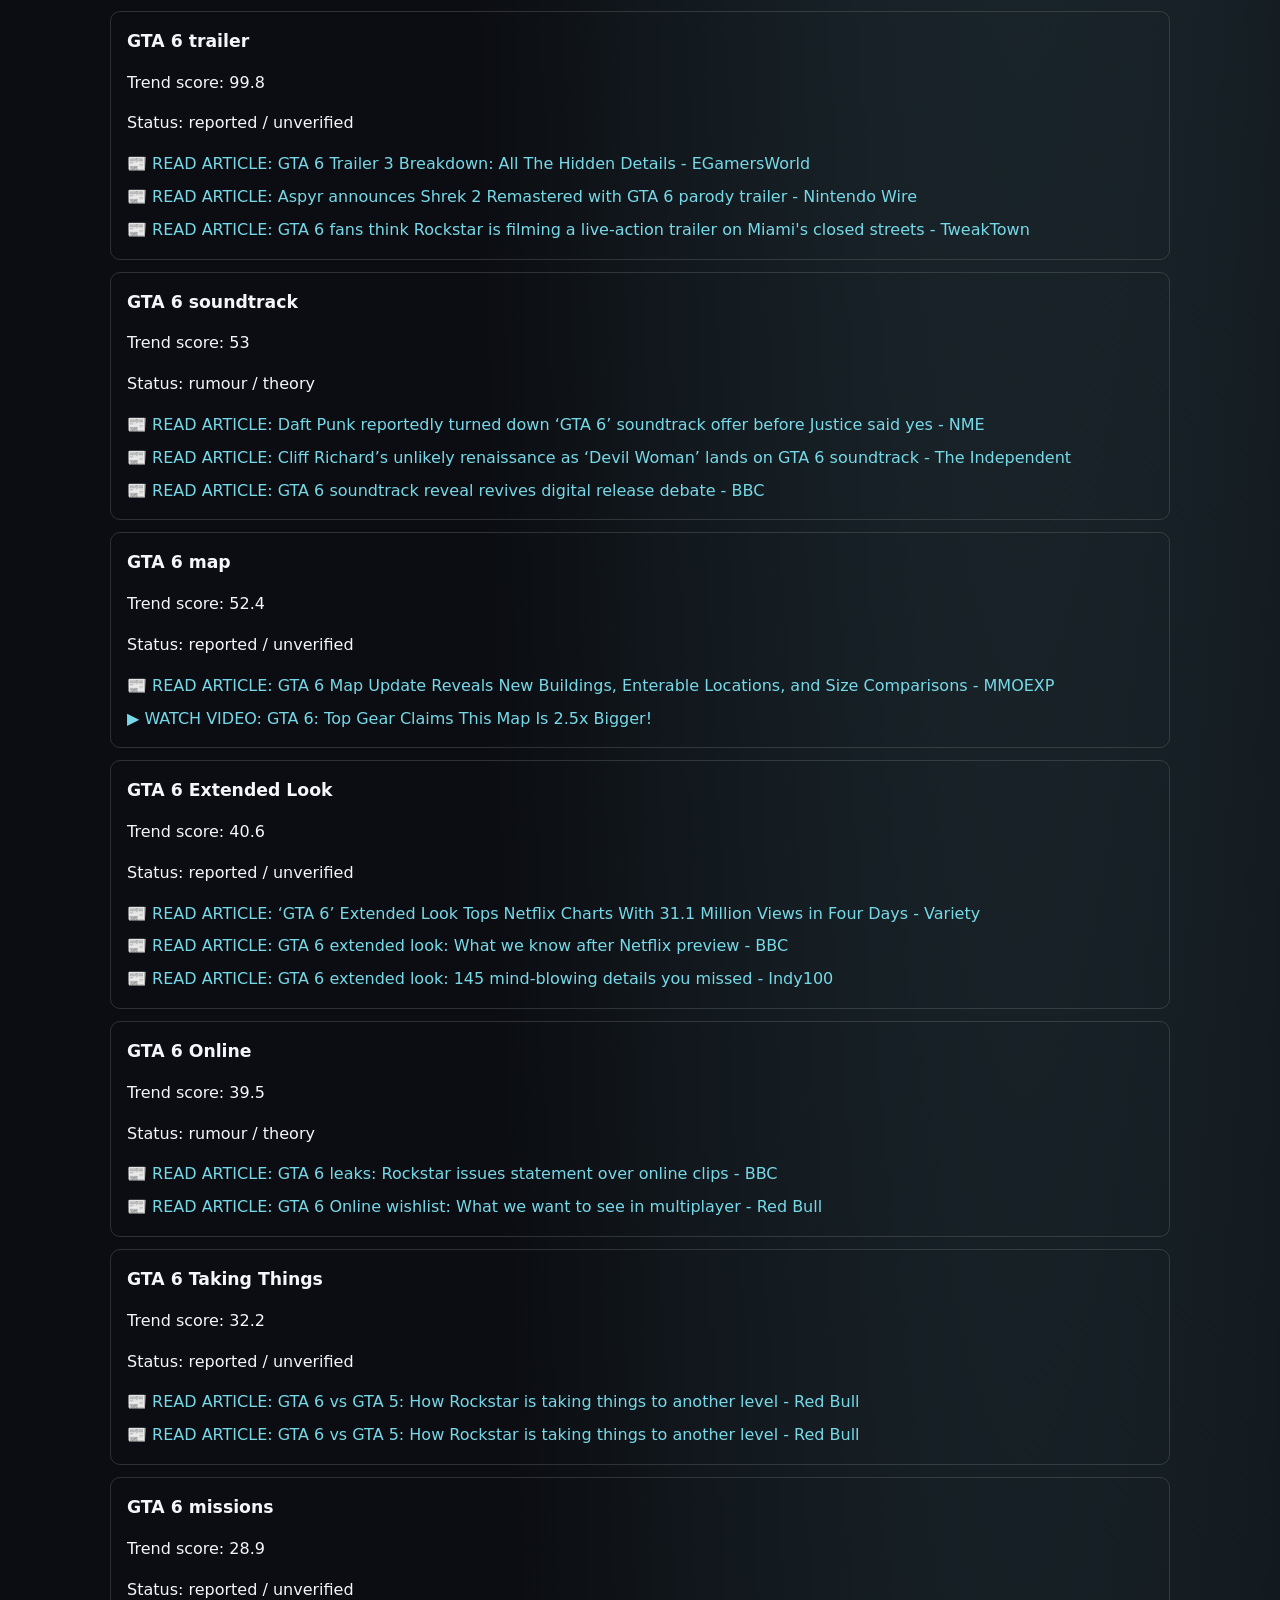
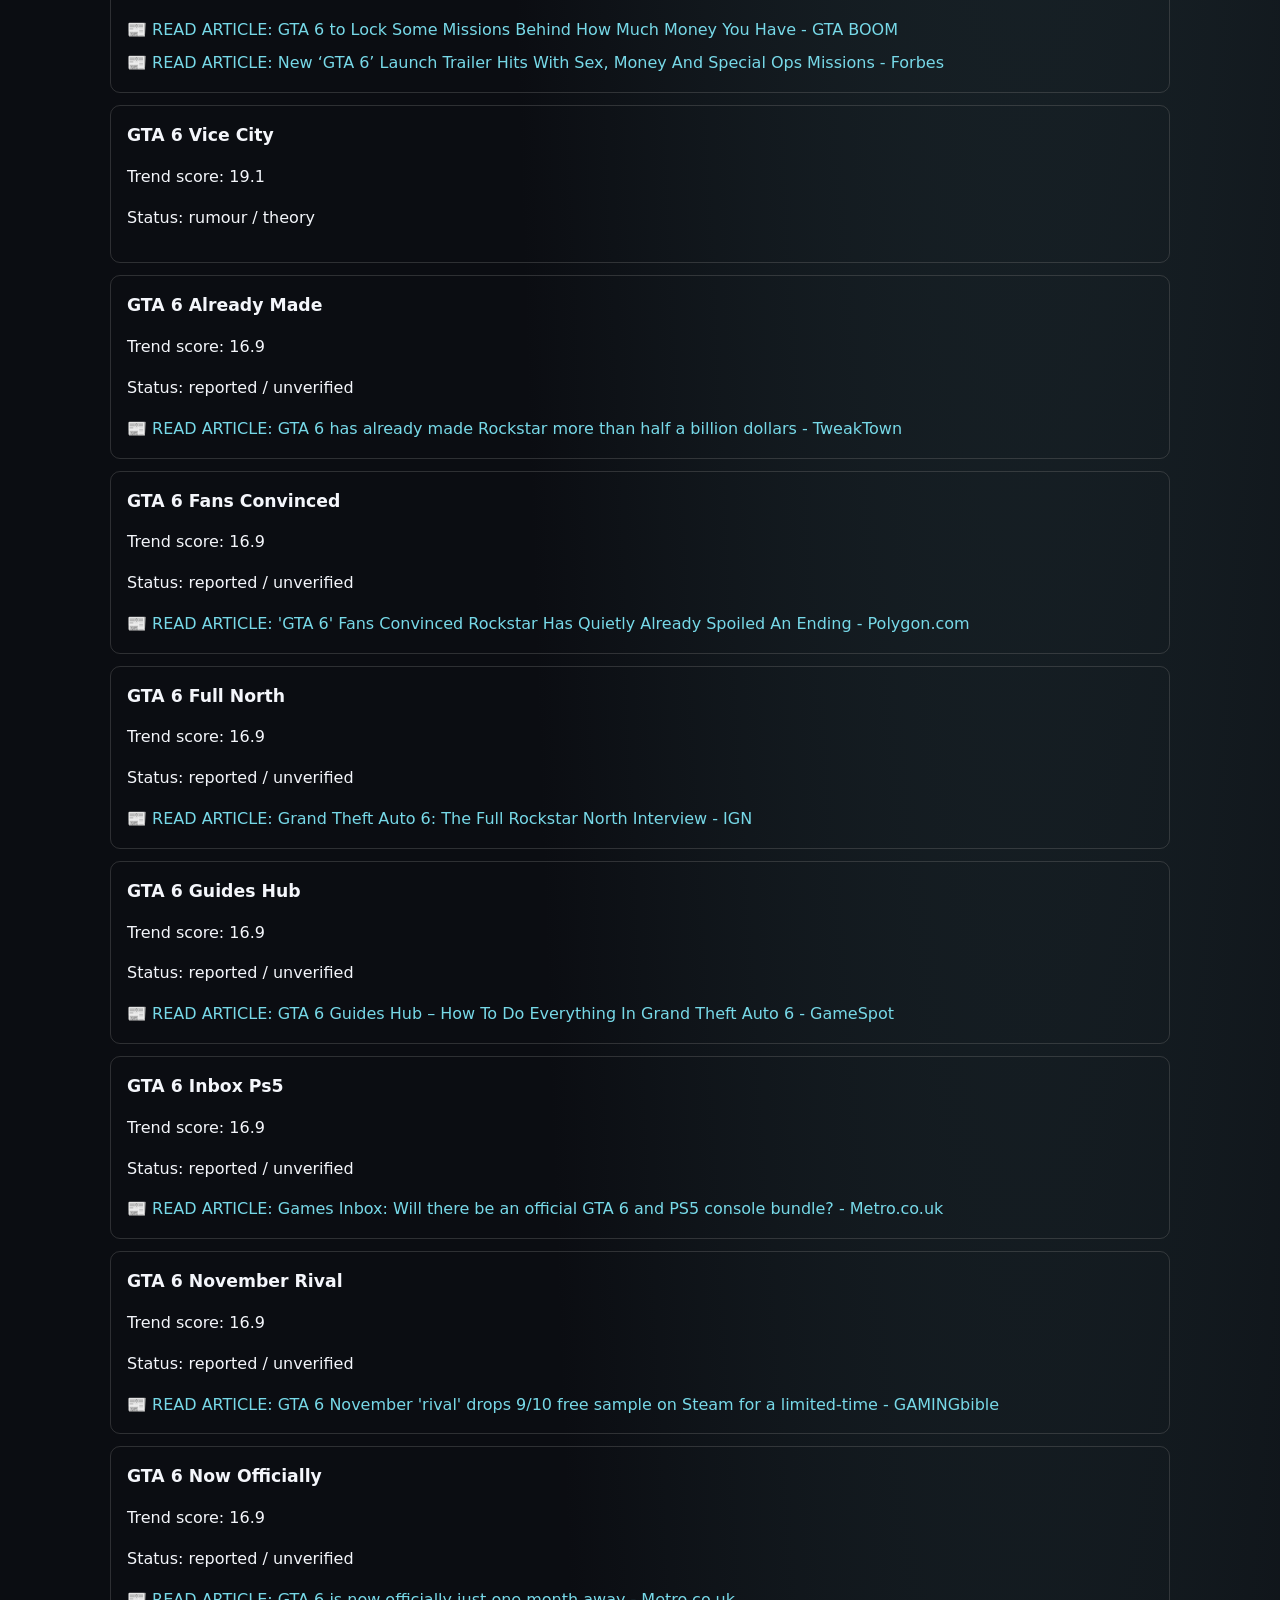
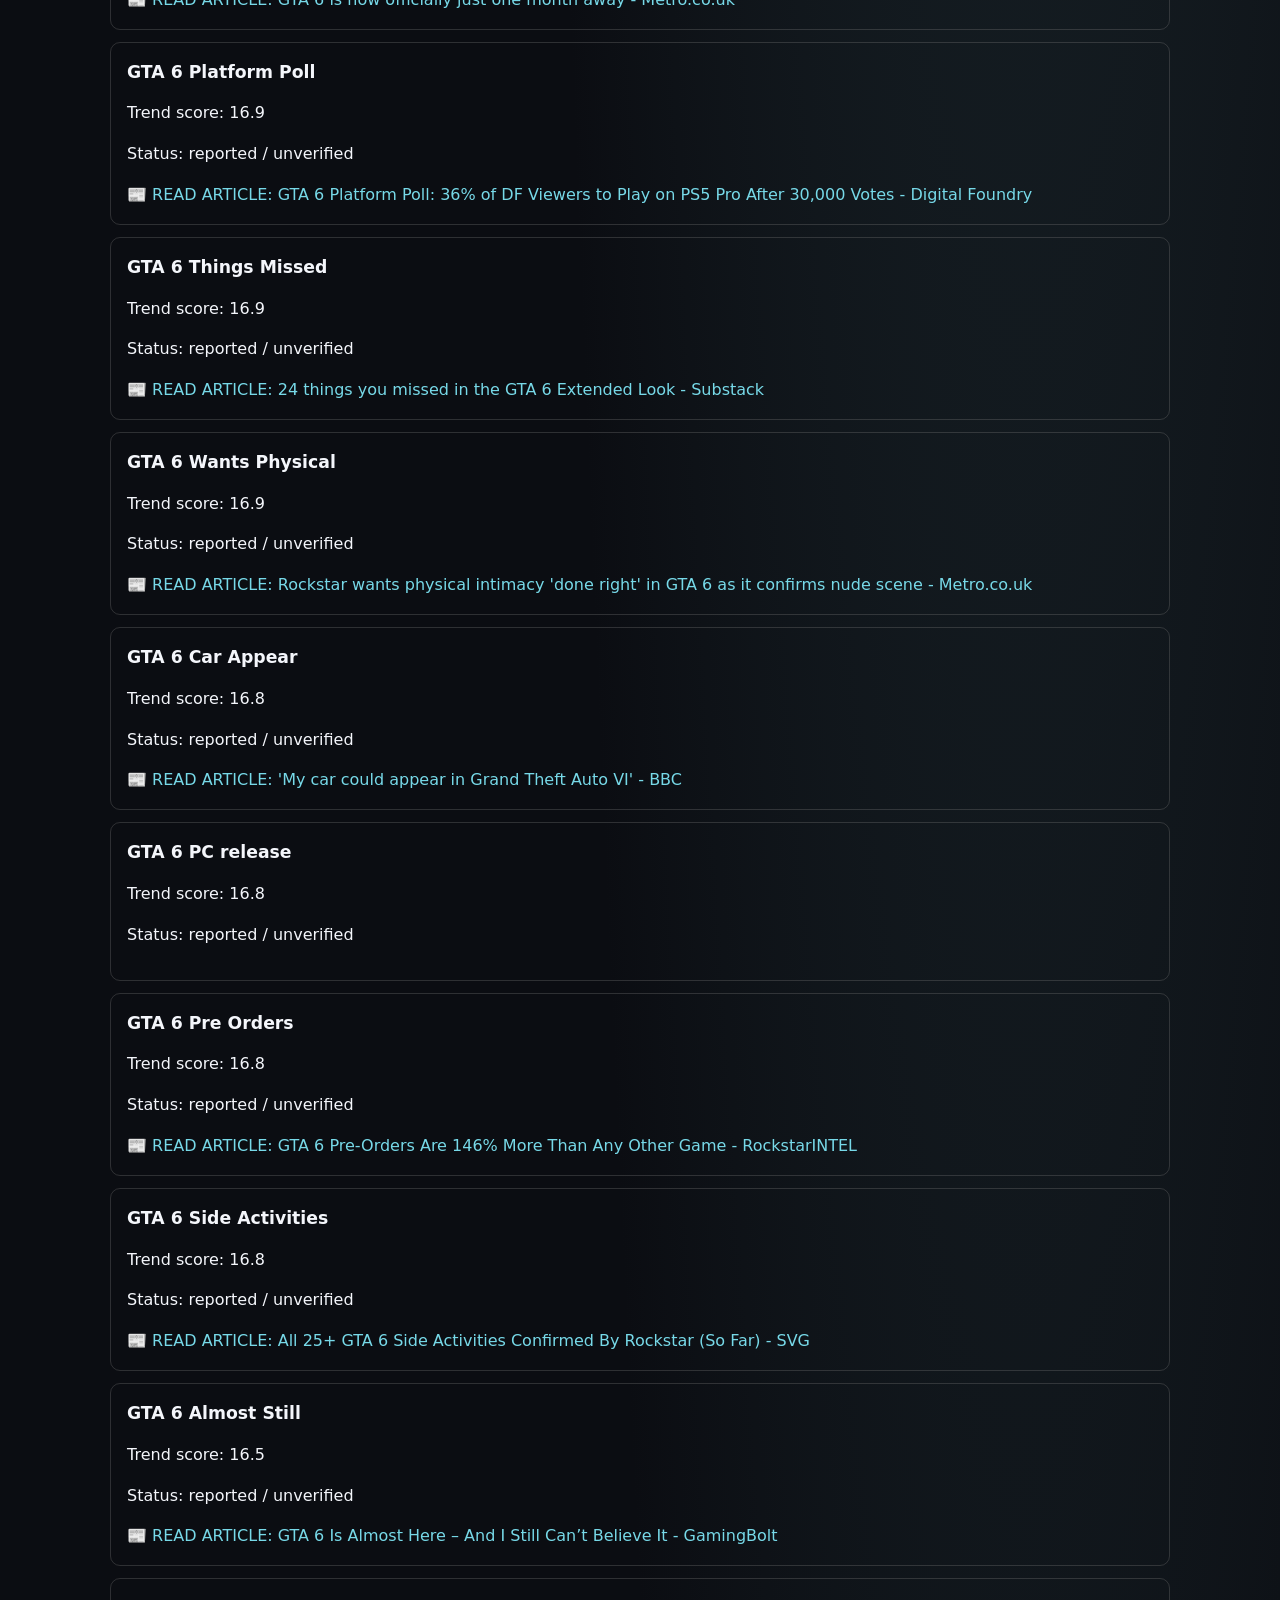
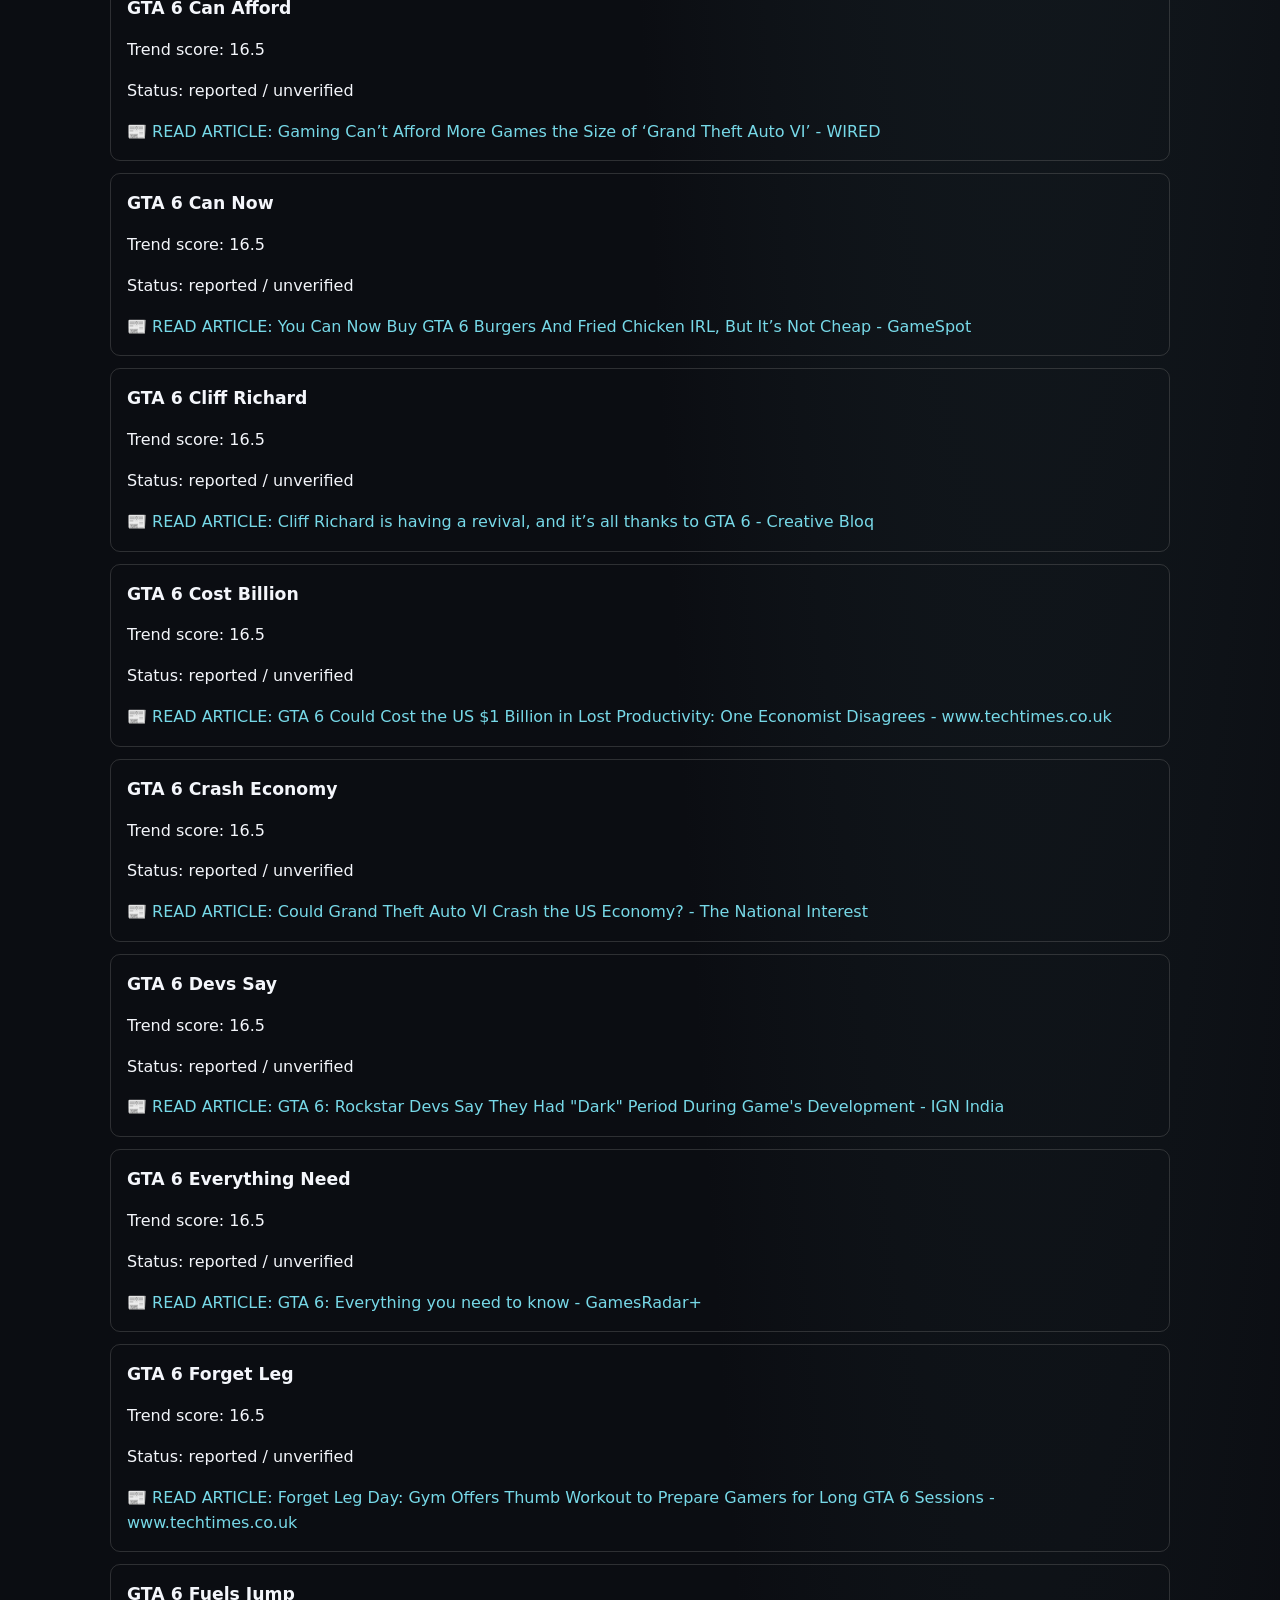
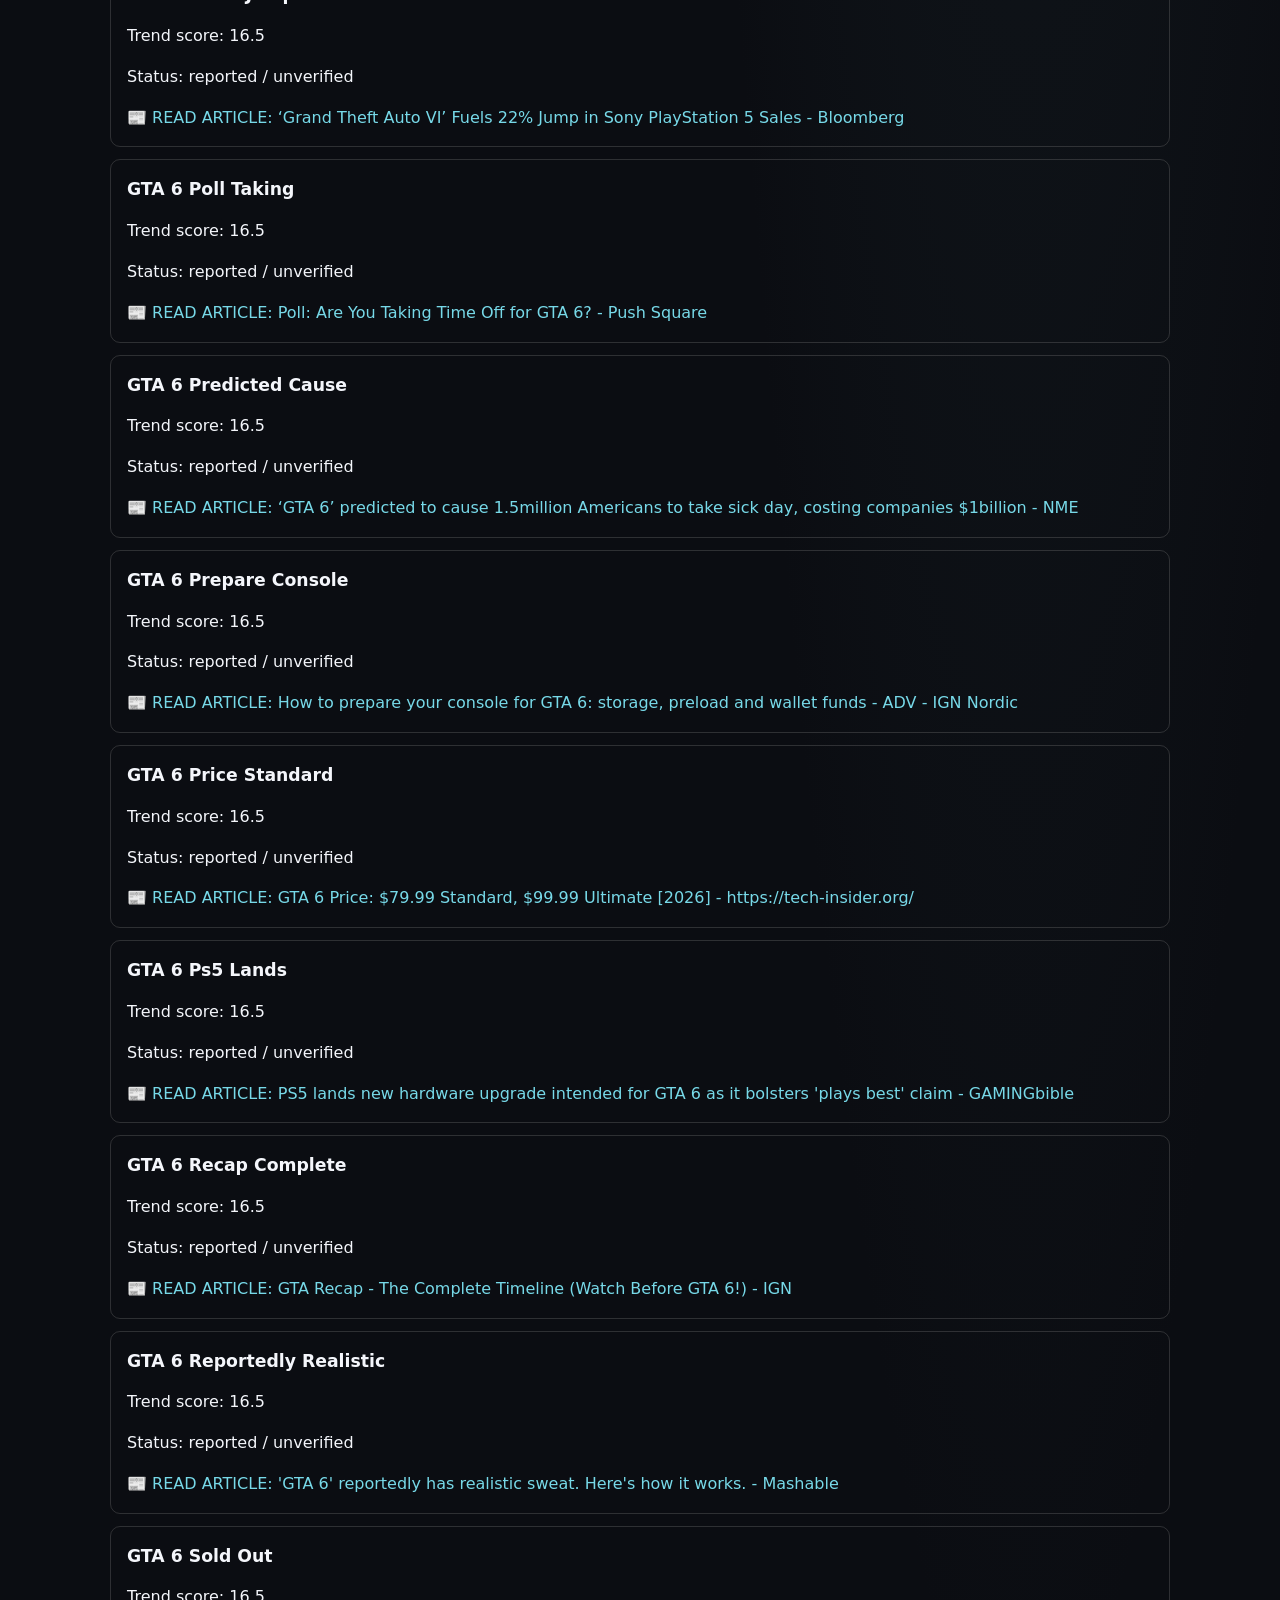
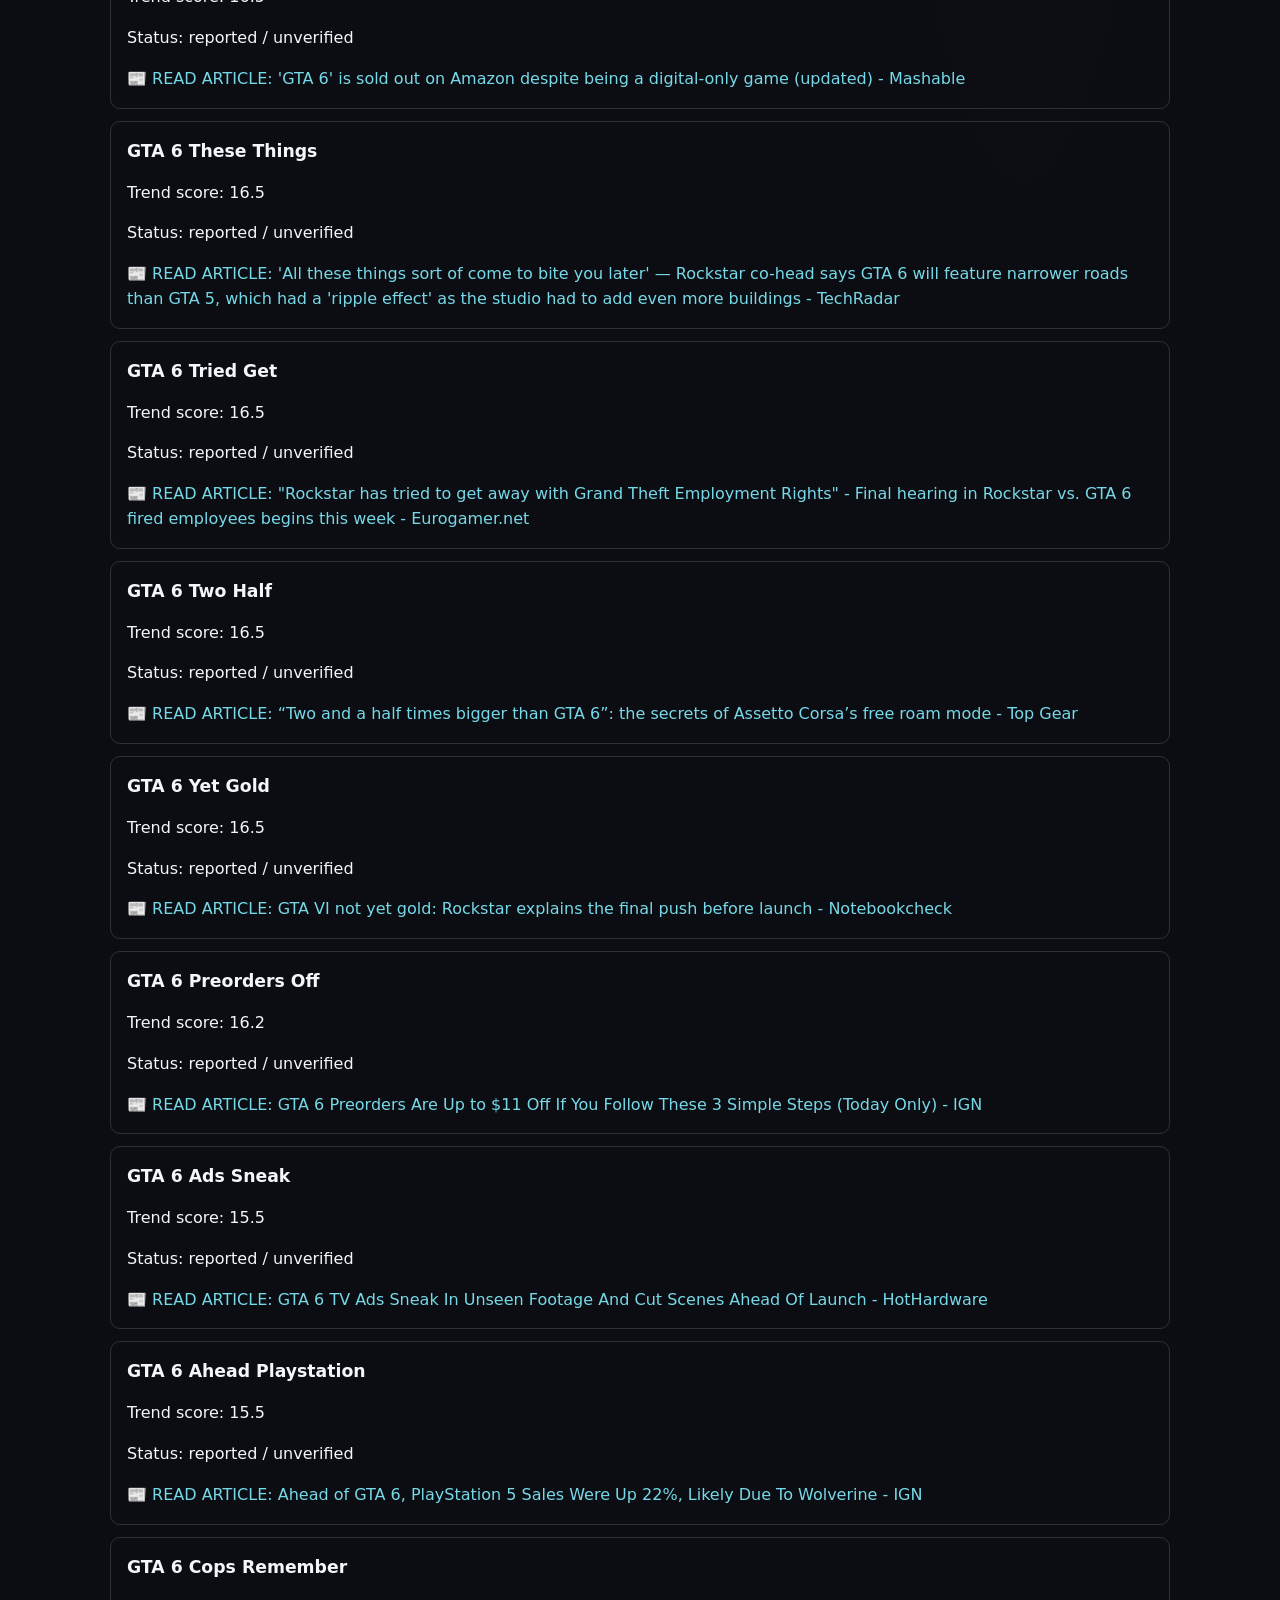
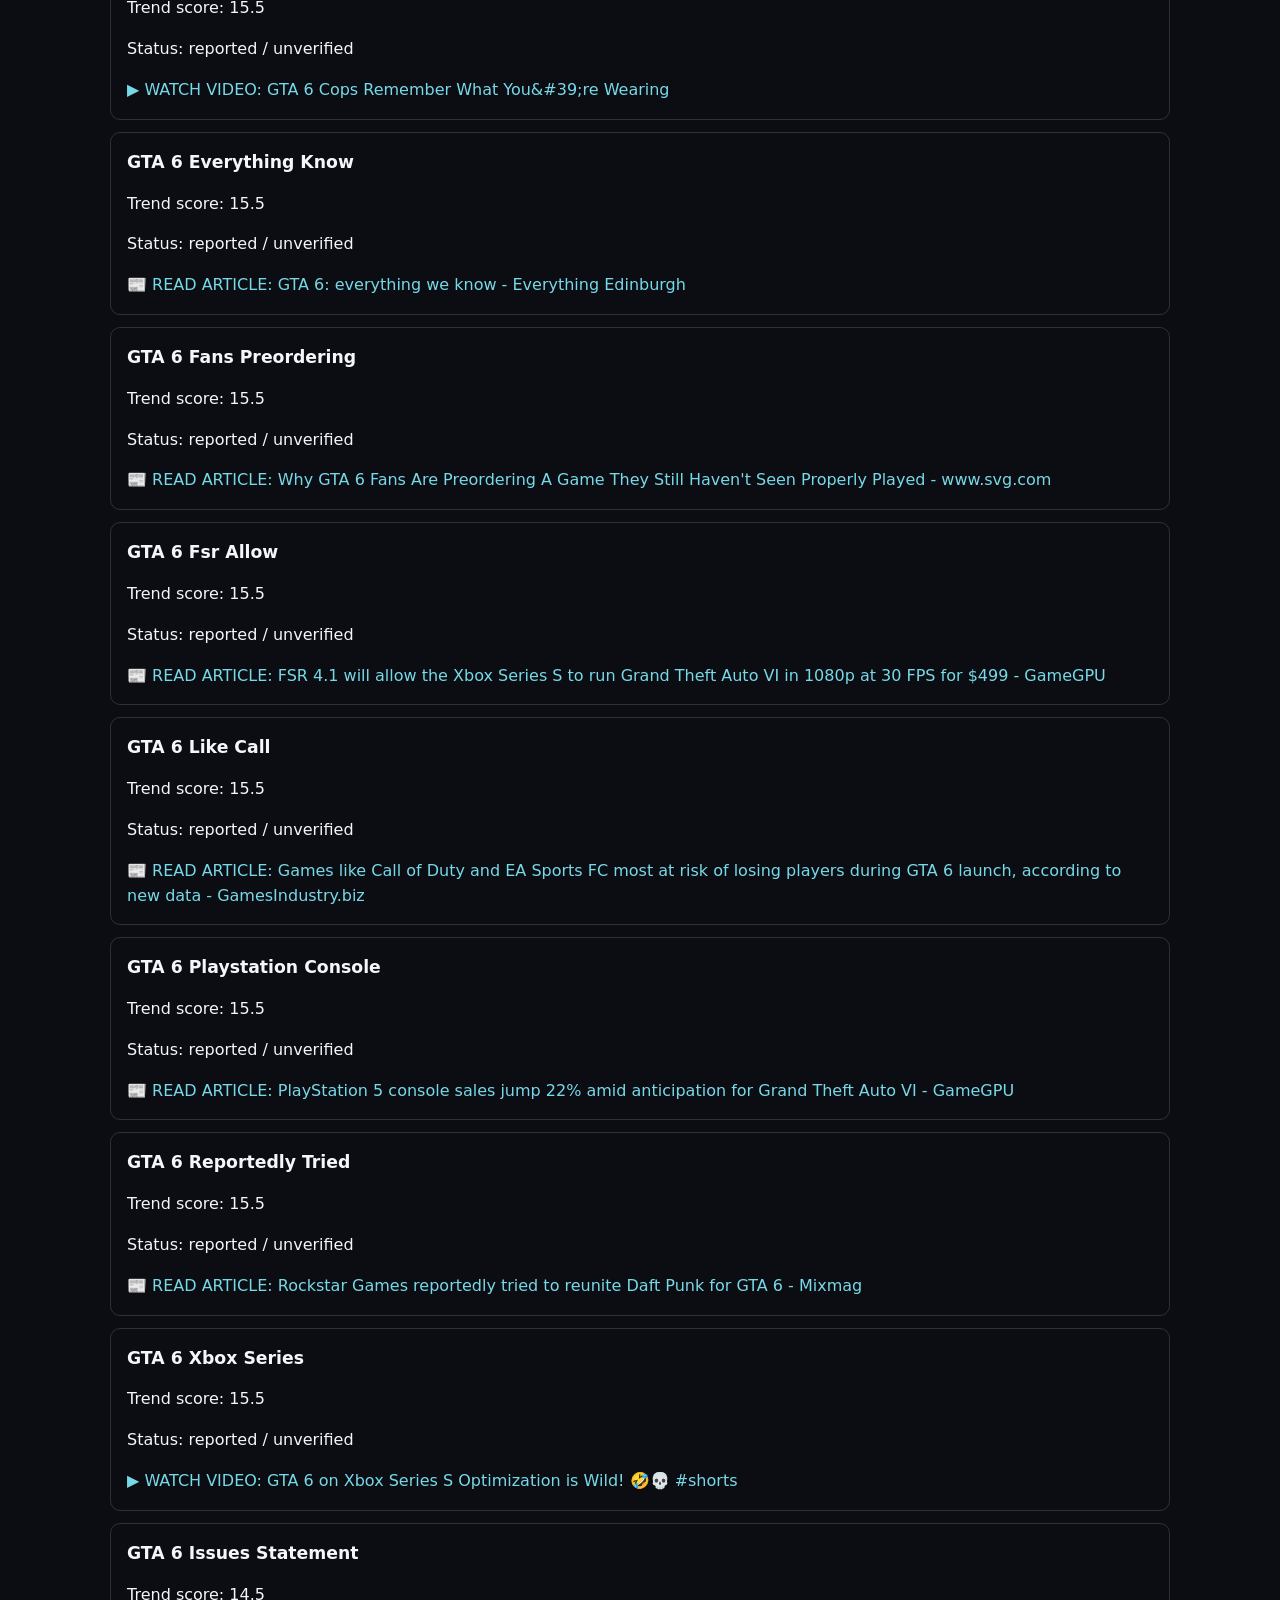
==== commit 7664aa26: "Add dedicated trending videos section" ====
--- a/index.html
+++ b/index.html
@@ -85,6 +85,144 @@
   <div id="trend-list"></div>
 </section>
 
+  
+<section id="trending-videos" style="max-width:1100px;margin:40px auto;padding:20px;color:inherit;">
+  <h2>Trending Videos</h2>
+  <p id="video-status">Loading the latest GTA 6 videos…</p>
+  <div id="video-list" style="display:grid;grid-template-columns:repeat(auto-fit,minmax(280px,1fr));gap:18px;"></div>
+</section>
+
+<script>
+(async function loadTrendingVideos() {
+  const status = document.getElementById("video-status");
+  const list = document.getElementById("video-list");
+
+  const labels = {
+    official: "Official announcement",
+    reported: "Reported news",
+    speculation: "Speculation / theory",
+    gameplay: "Gameplay / guide"
+  };
+
+  try {
+    const response = await fetch("./data/trends.json", {
+      cache: "no-store"
+    });
+
+    if (!response.ok) {
+      throw new Error("Could not load trend data");
+    }
+
+    const data = await response.json();
+    const topics = Array.isArray(data) ? data : data.topics;
+
+    const videos = [];
+    const seen = new Set();
+
+    (topics || []).forEach(topic => {
+      (topic.samples || []).forEach(sample => {
+        if (
+          sample.source_type !== "video" ||
+          !sample.url ||
+          seen.has(sample.url)
+        ) return;
+
+        seen.add(sample.url);
+        videos.push({
+          ...sample,
+          topic: topic.name || topic.title || "GTA 6",
+          topicScore: Number(topic.trend_score) || 0
+        });
+      });
+    });
+
+    videos.sort((a, b) =>
+      b.topicScore - a.topicScore ||
+      String(b.published || "").localeCompare(String(a.published || ""))
+    );
+
+    if (!videos.length) {
+      status.textContent =
+        "No video samples are available in the current topic data yet.";
+      return;
+    }
+
+    status.textContent = videos.length + " videos found in the saved topic samples.";
+
+    videos.forEach((video, index) => {
+      const card = document.createElement("article");
+      card.style.cssText =
+        "border:1px solid #7775;border-radius:12px;overflow:hidden;padding:16px;";
+
+      const link = document.createElement("a");
+      link.href = video.url;
+      link.target = "_blank";
+      link.rel = "noopener noreferrer";
+      link.style.cssText = "color:inherit;text-decoration:none;";
+
+      const title = document.createElement("h3");
+      title.textContent = video.title || "Watch GTA 6 video";
+      link.appendChild(title);
+
+      const play = document.createElement("p");
+      play.textContent = "▶ Watch on YouTube";
+      play.style.cssText = "font-weight:bold;";
+      link.appendChild(play);
+      card.appendChild(link);
+
+      const date = document.createElement("p");
+      const parsedDate = video.published ? new Date(video.published) : null;
+      date.textContent =
+        parsedDate && !Number.isNaN(parsedDate.getTime())
+          ? "Published: " + parsedDate.toLocaleDateString("en-GB")
+          : "Publication date unavailable";
+      card.appendChild(date);
+
+      const topic = document.createElement("p");
+      topic.textContent = "Topic: " + video.topic;
+      card.appendChild(topic);
+
+      const rank = document.createElement("p");
+      rank.textContent = "Video rank: #" + (index + 1);
+      card.appendChild(rank);
+
+      const score = document.createElement("p");
+      score.textContent = "Topic trend score: " + video.topicScore;
+      card.appendChild(score);
+
+      const titleText = (video.title || "").toLowerCase();
+      let type = "speculation";
+
+      if (/\b(official|rockstar games)\b/.test(titleText)) {
+        type = "official";
+      } else if (/\b(gameplay|walkthrough|tips|guide|mission|ending|secrets)\b/.test(titleText)) {
+        type = "gameplay";
+      } else if (/\b(reports?|reported|confirms?|confirmed|announced|announcement|news)\b/.test(titleText)) {
+        type = "reported";
+      }
+
+      const label = document.createElement("p");
+      label.textContent = "Content type: " + labels[type];
+      label.style.cssText = "font-weight:bold;";
+      card.appendChild(label);
+
+      if (video.channel_name) {
+        const channel = document.createElement("p");
+        channel.textContent = "Channel: " + video.channel_name;
+        card.appendChild(channel);
+      }
+
+      list.appendChild(card);
+    });
+  } catch (error) {
+    status.textContent =
+      "Video data could not be loaded. Please try again later.";
+    console.error("Leonida Intel video loader:", error);
+  }
+})();
+</script>
+
+
 <script>
 
 (async function loadLeonidaTrends() {
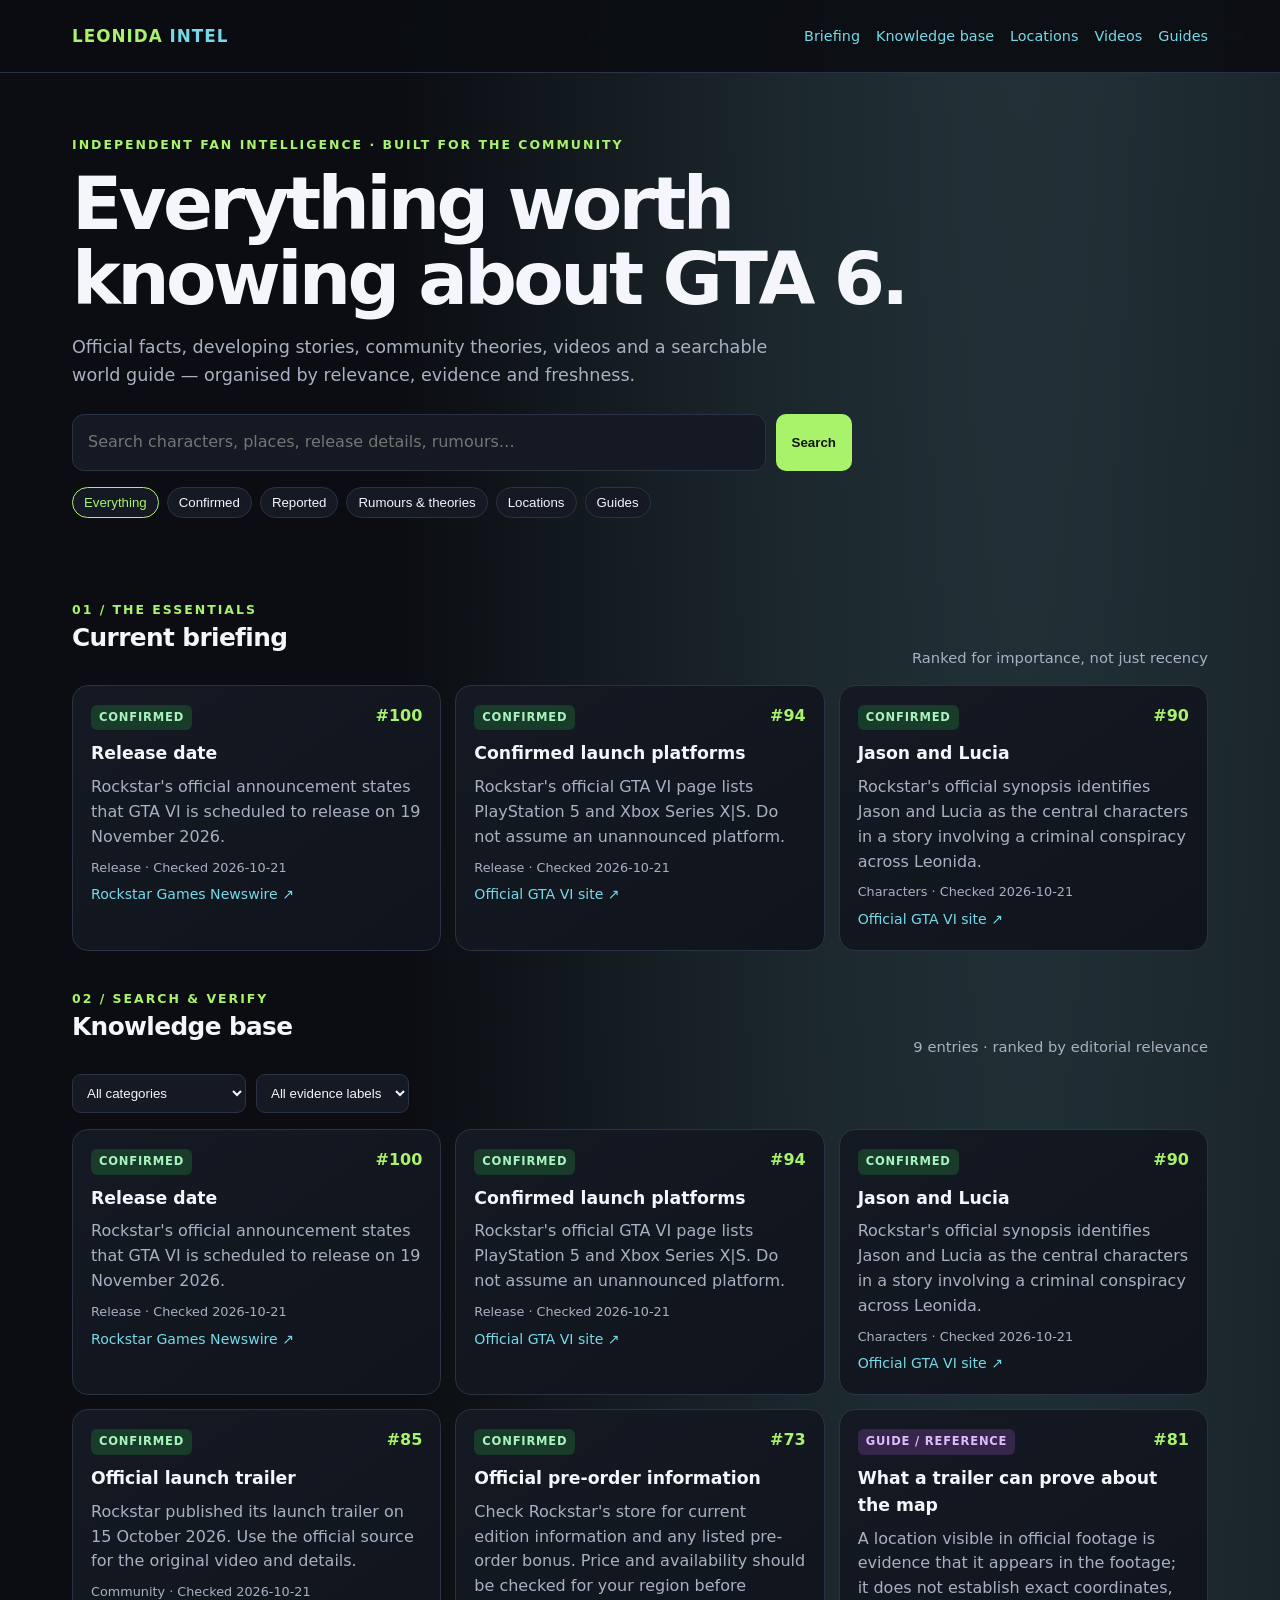
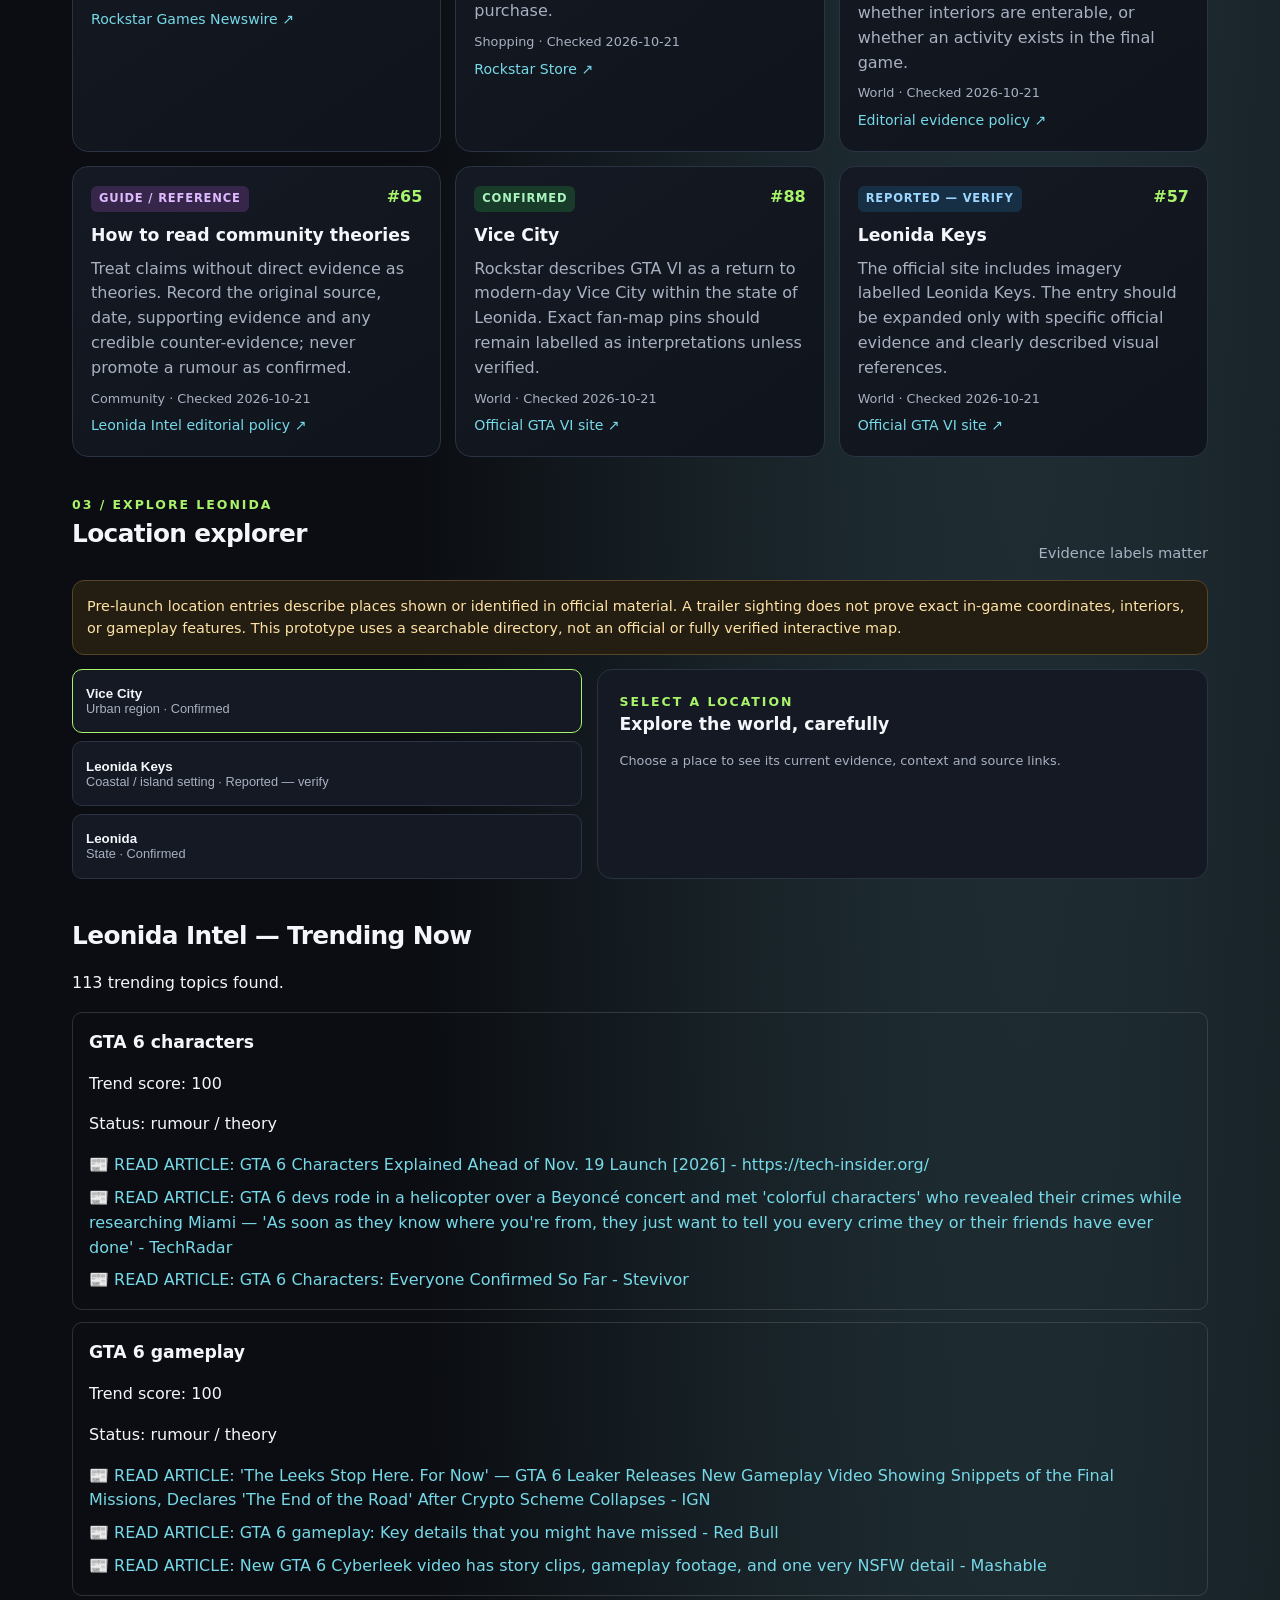
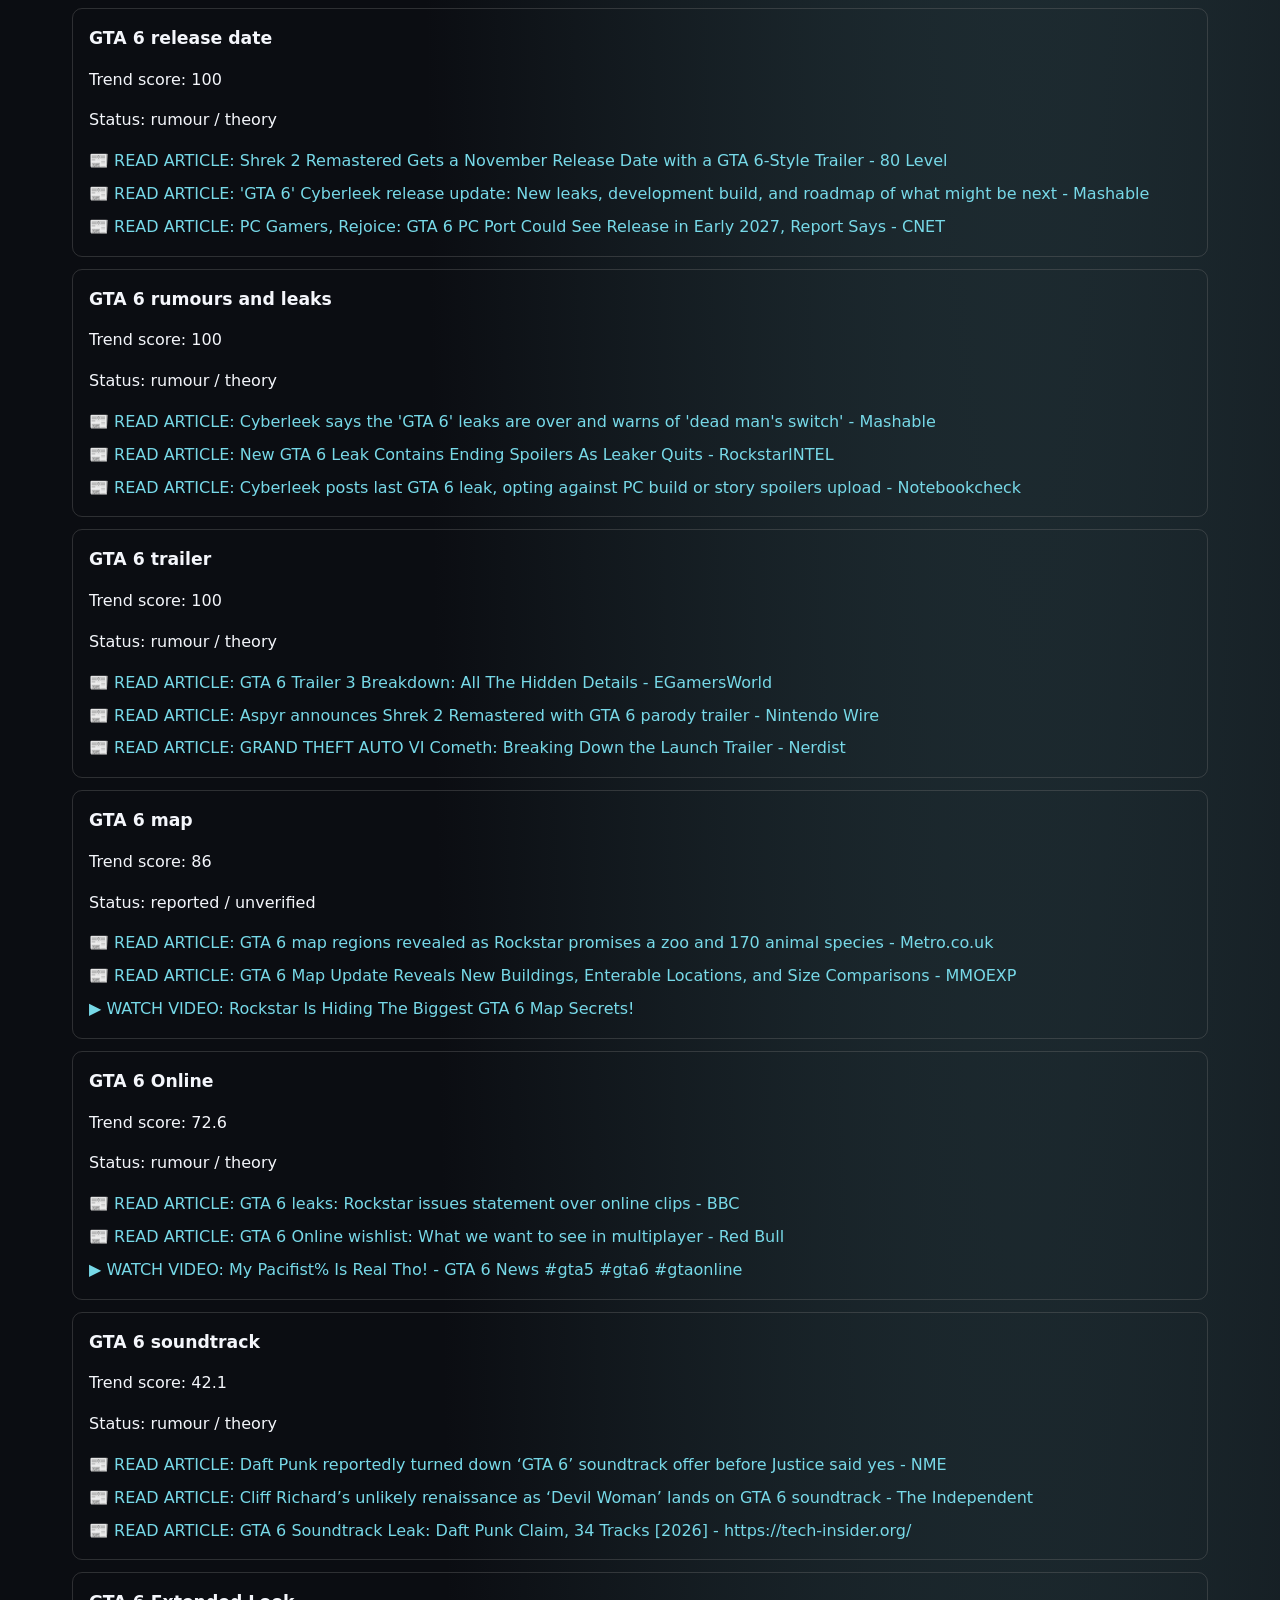
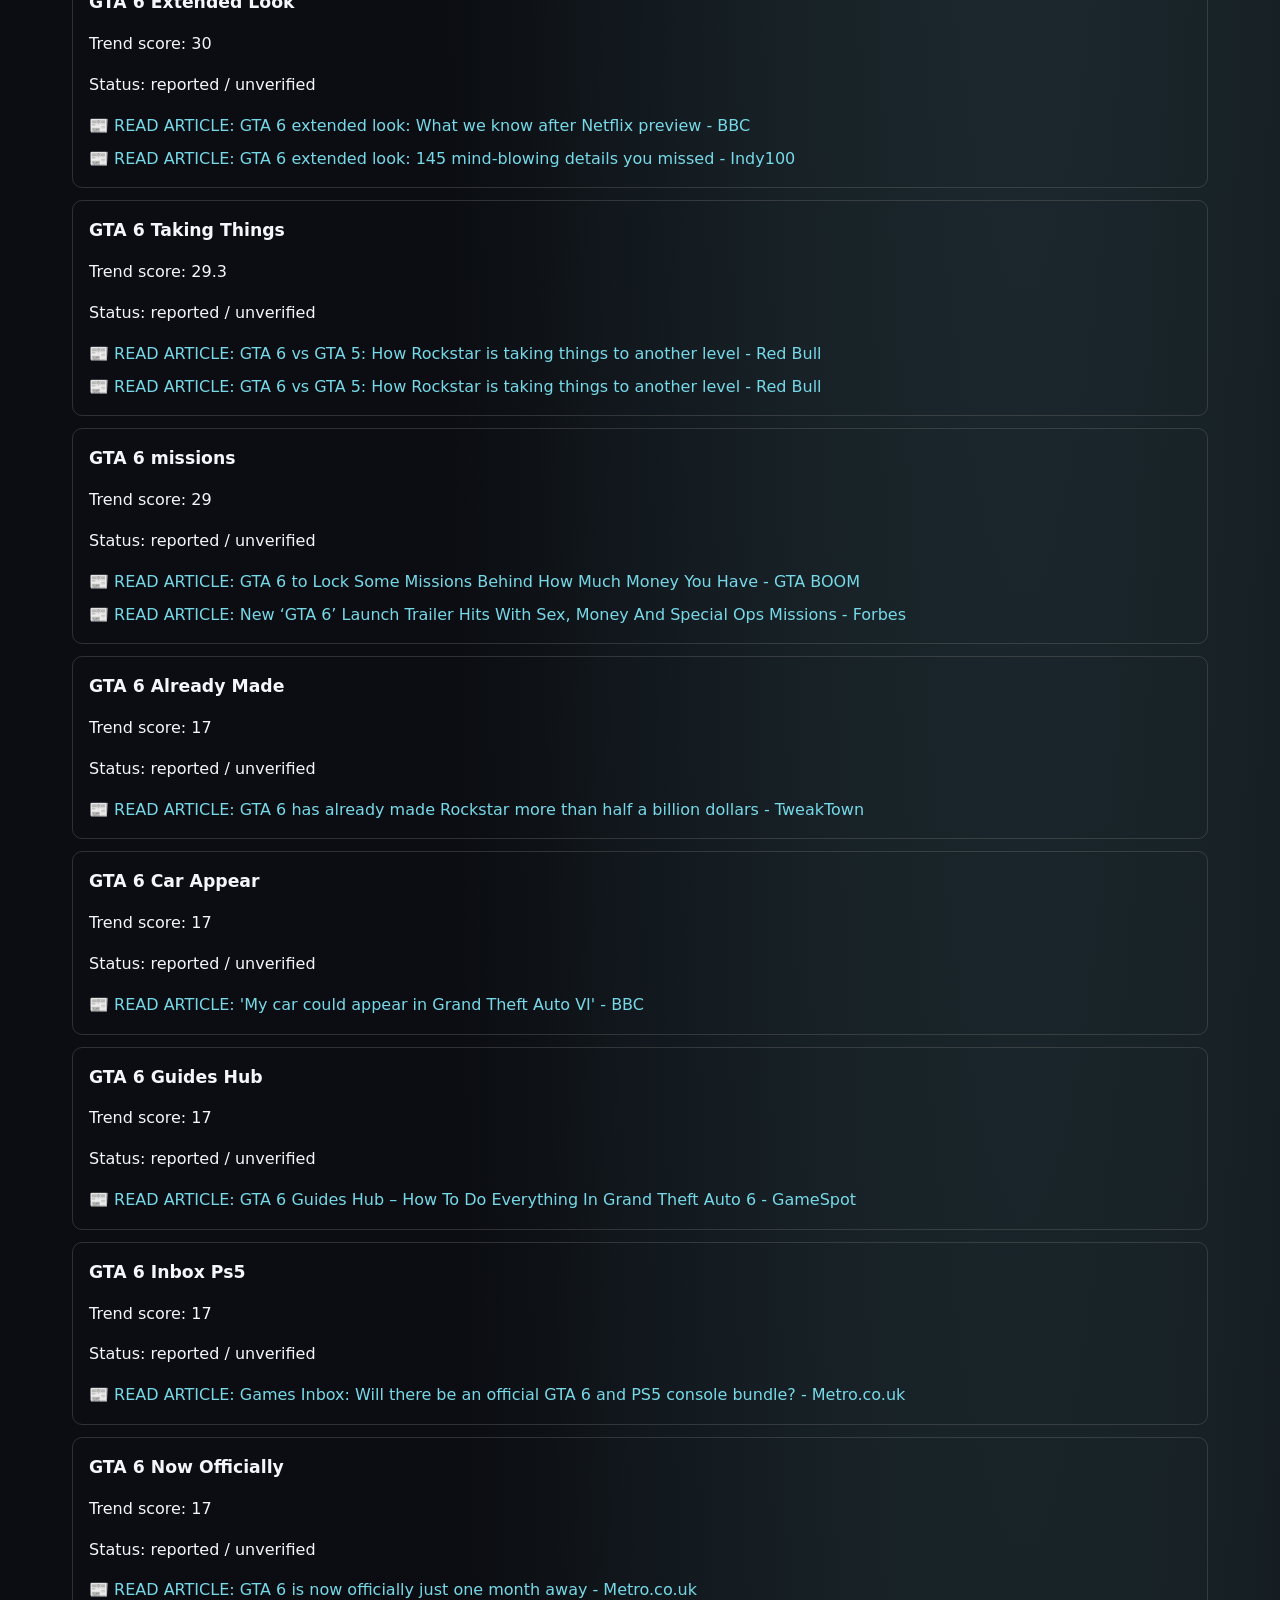
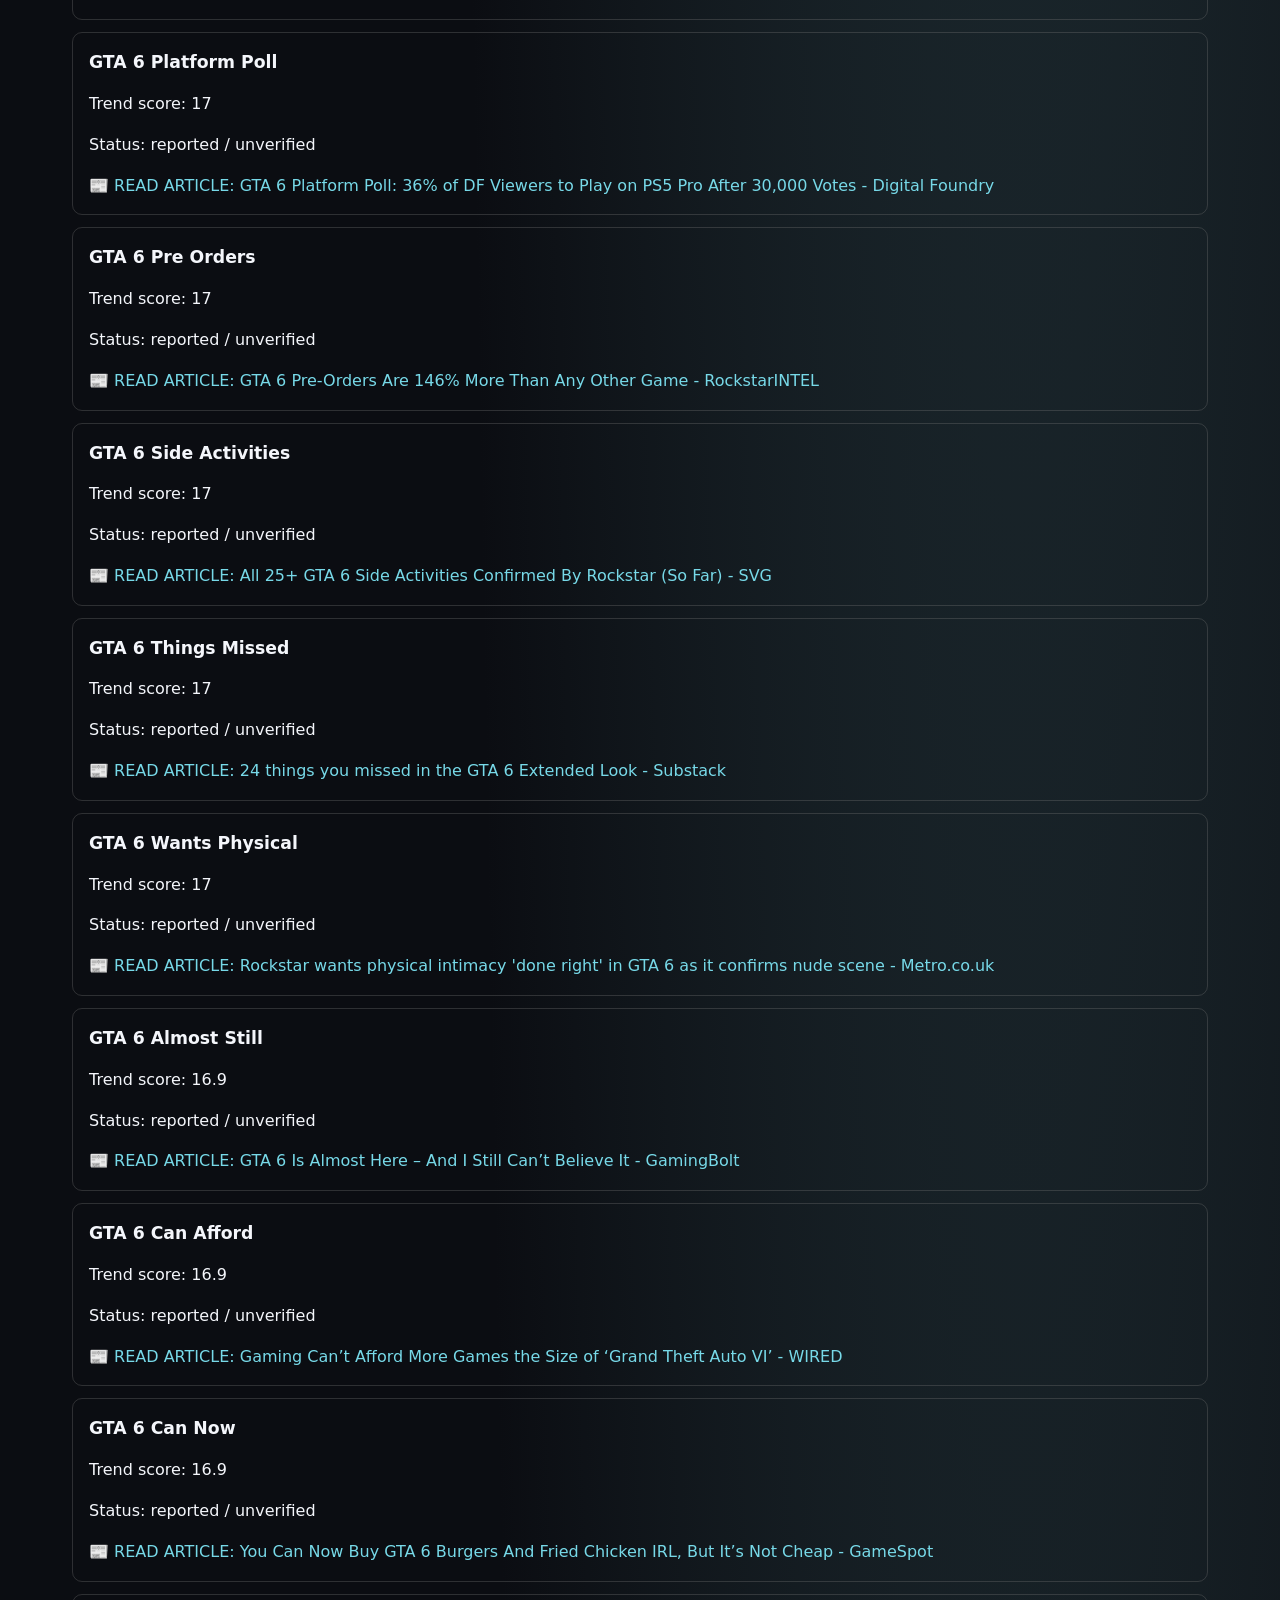
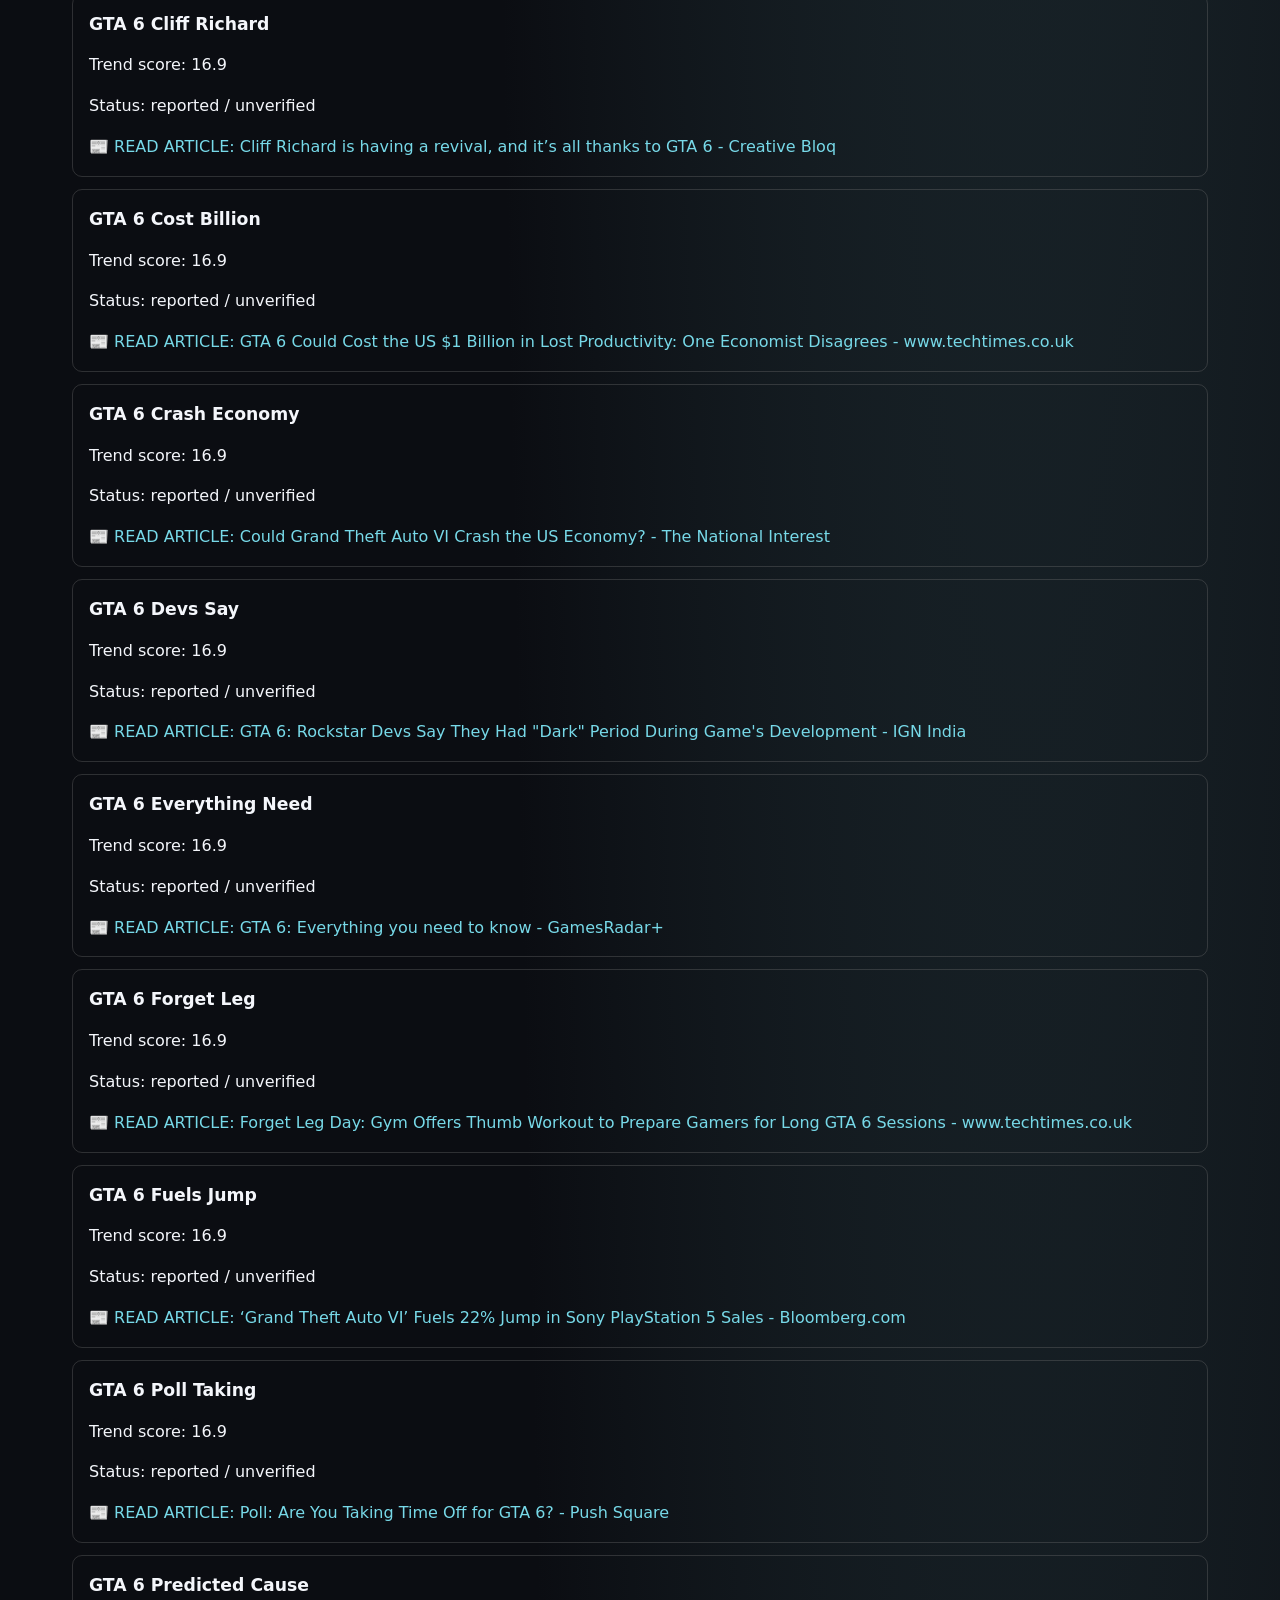
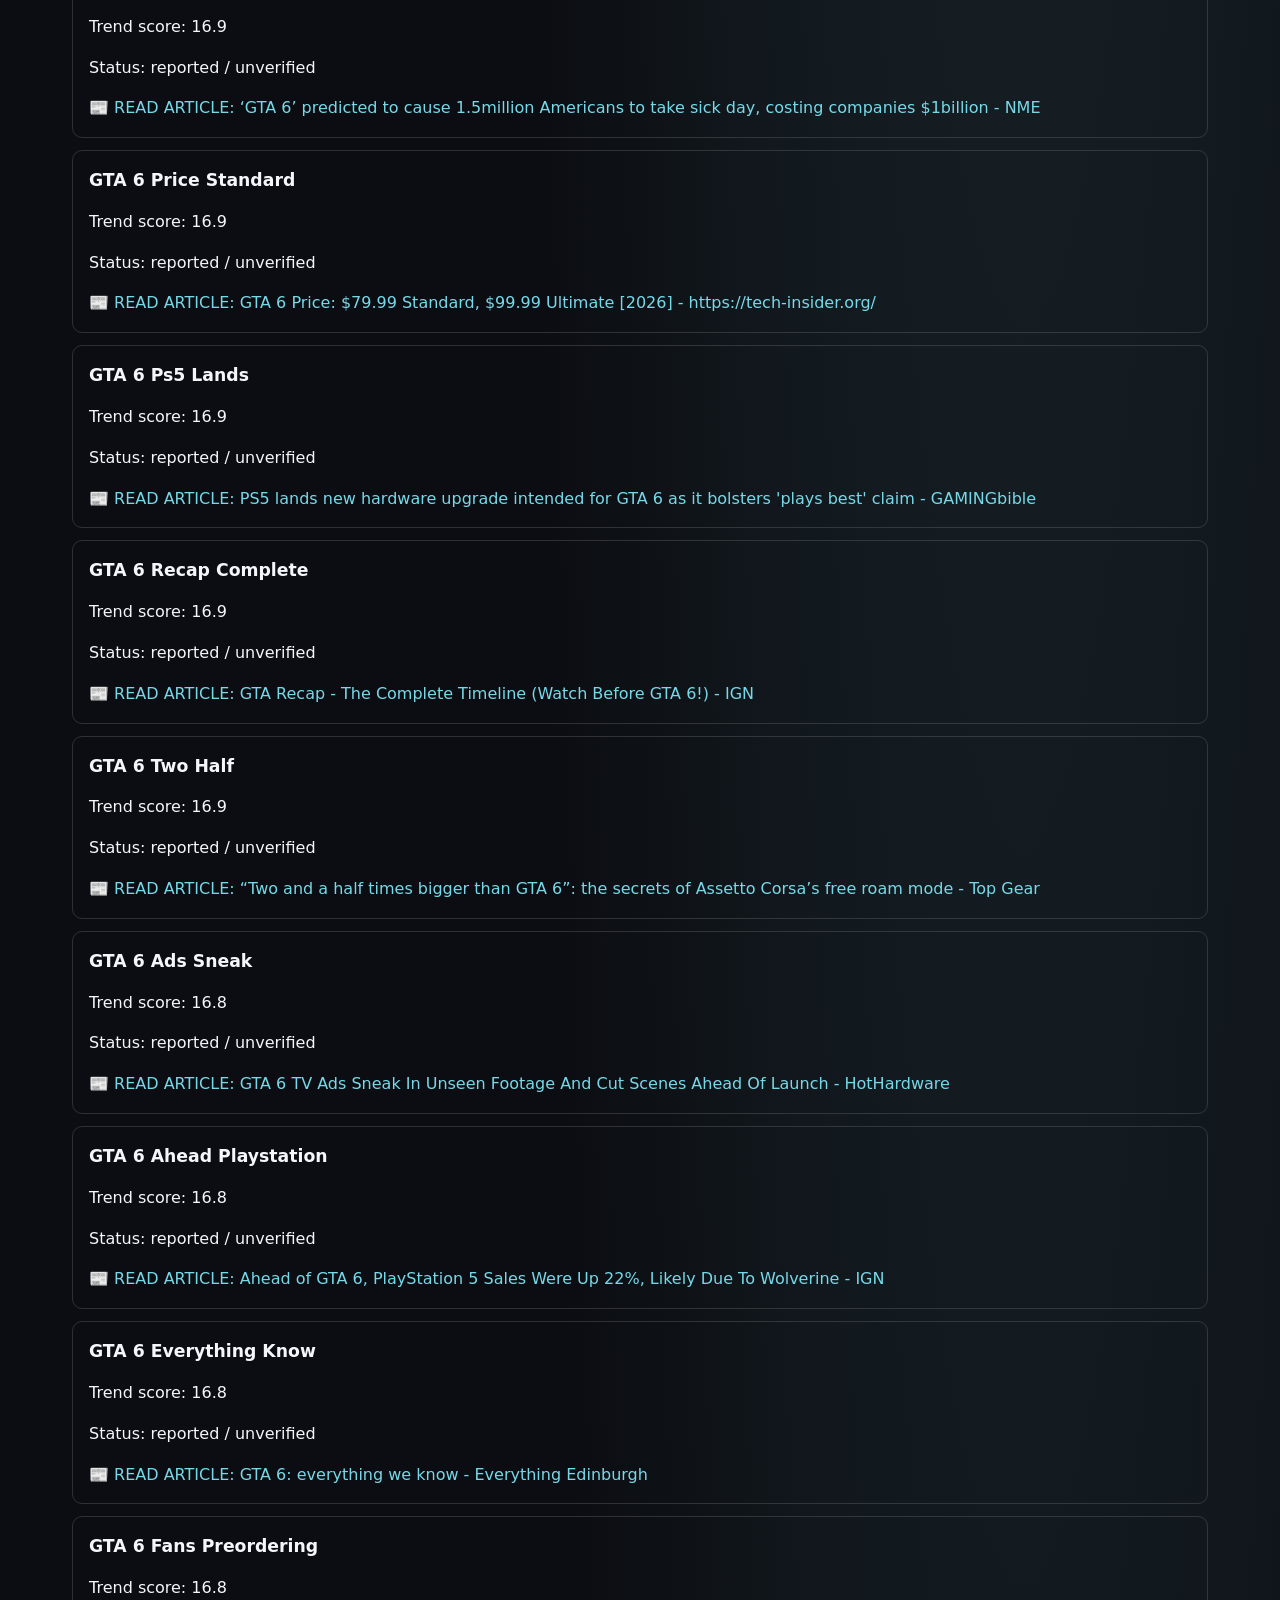
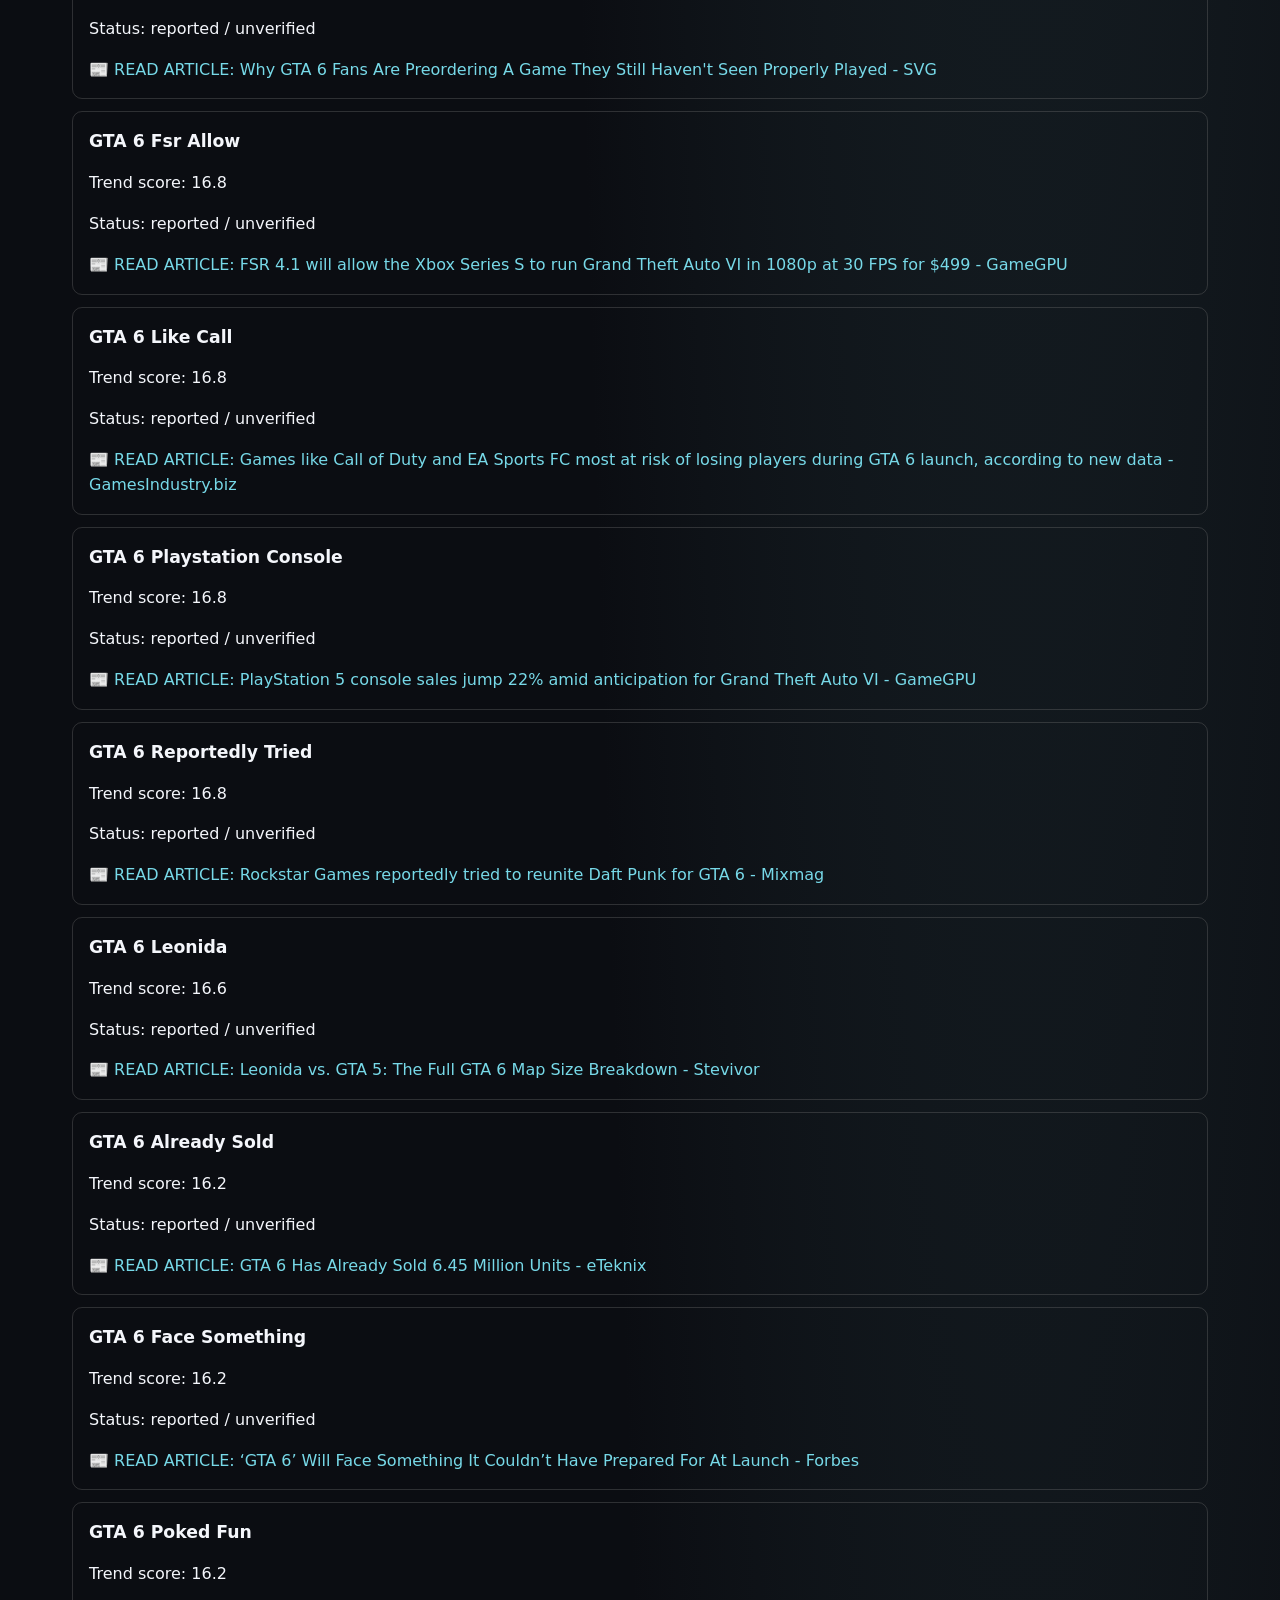
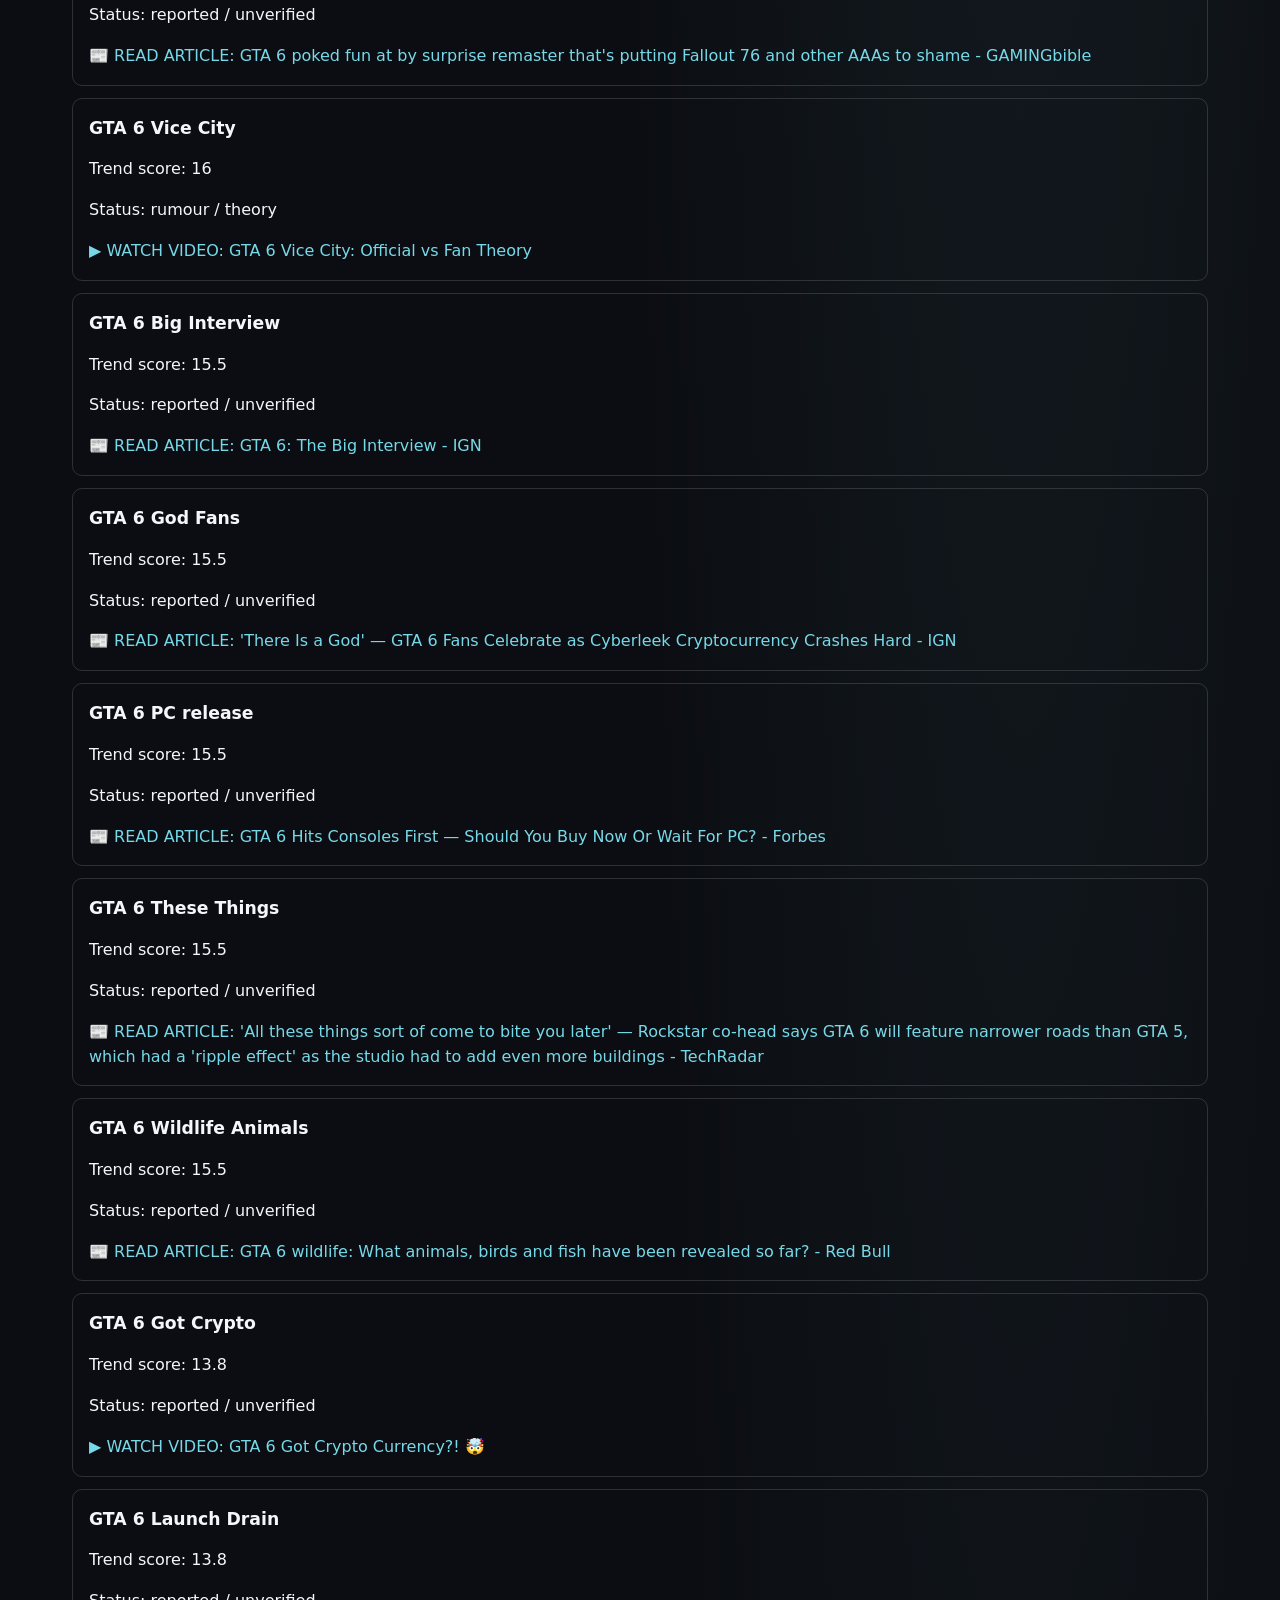
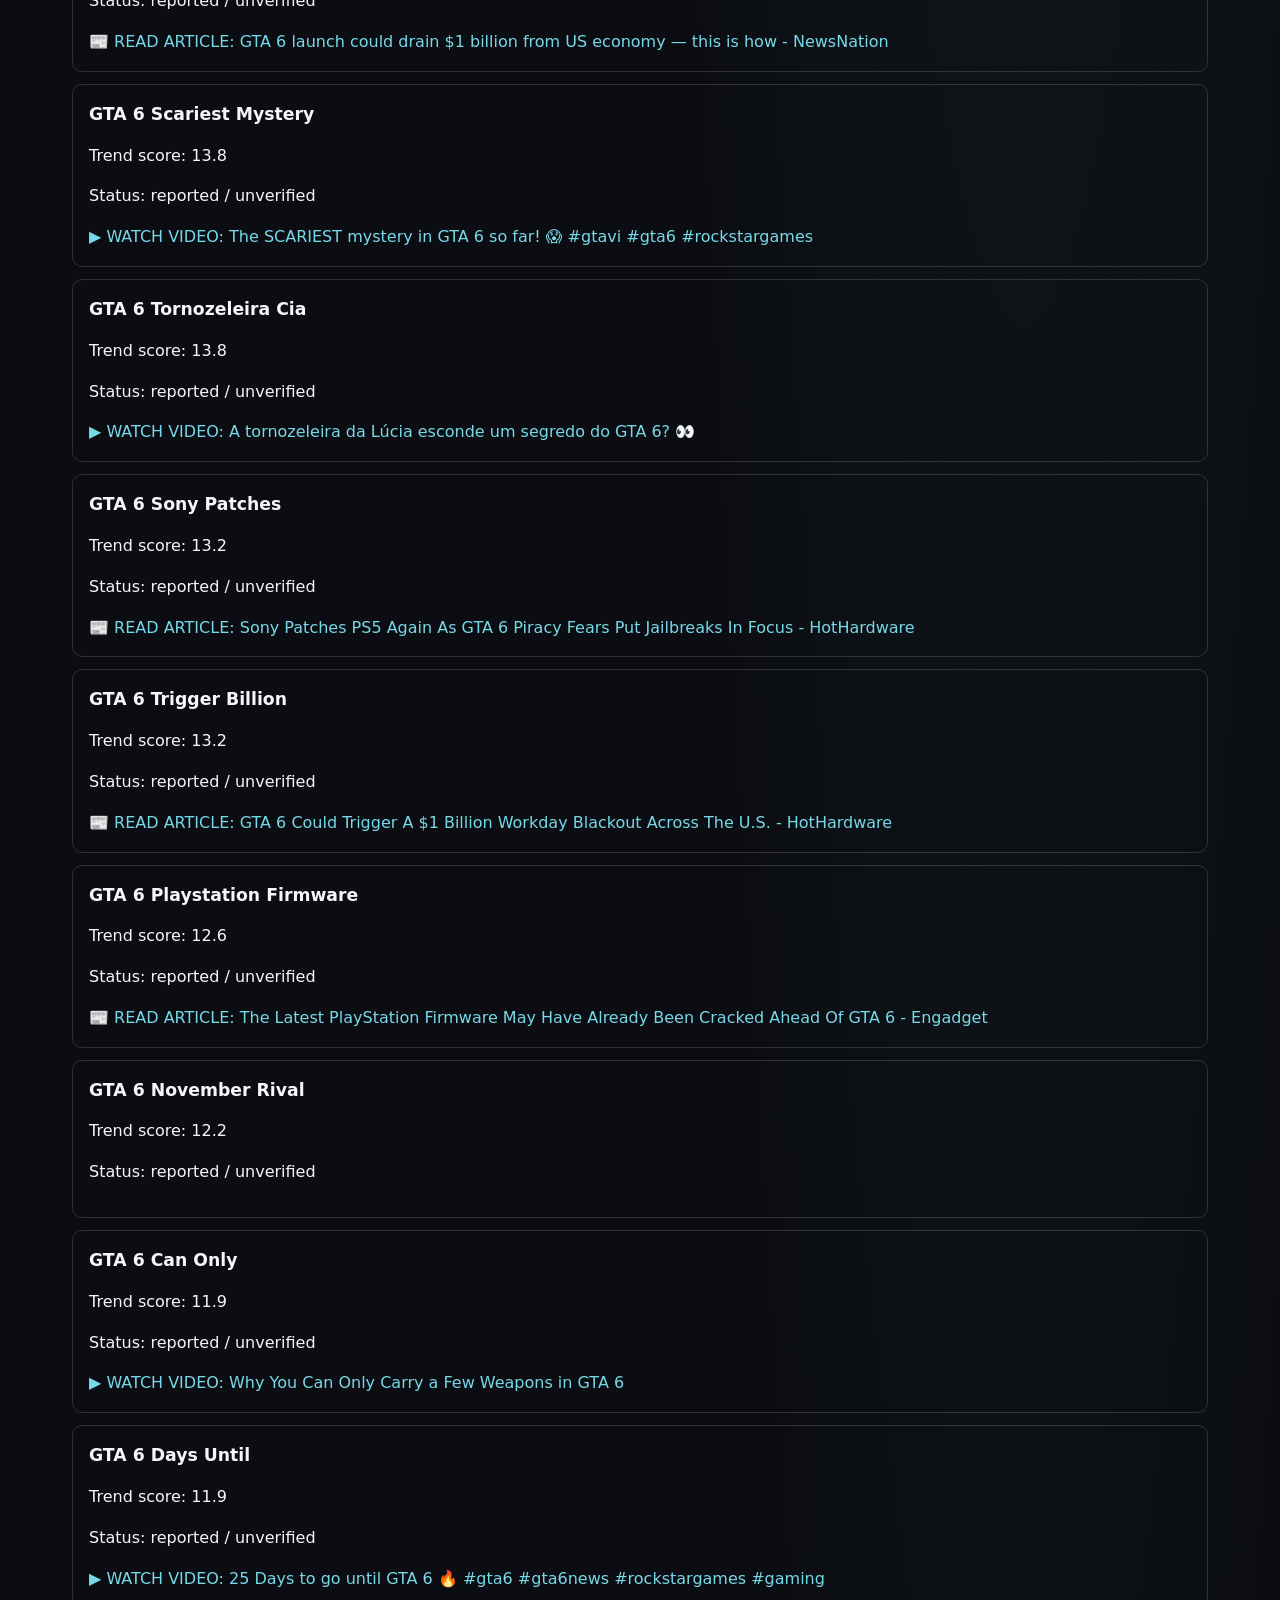
==== commit d3c07260: "Add files via upload" ====
--- a/index.html
+++ b/index.html
@@ -19,6 +19,9 @@
 .grid{display:grid;grid-template-columns:repeat(3,minmax(0,1fr));gap:14px}.card{background:linear-gradient(145deg,var(--panel),#10141c);border:1px solid var(--line);border-radius:16px;padding:18px;min-width:0}.card p{color:var(--muted);margin:8px 0}.tag{display:inline-flex;font-size:.72rem;text-transform:uppercase;letter-spacing:.07em;font-weight:800;padding:4px 8px;border-radius:6px;margin-bottom:10px}.confirmed{background:#183b2a;color:#a9f3be}.reported{background:#172f45;color:#9dd7ff}.rumour{background:#44331a;color:#ffda8c}.guide{background:#35264a;color:#dfbaff}.meta{color:var(--muted);font-size:.8rem}.card .rank{float:right;color:var(--accent);font-weight:900}.source{display:inline-block;margin-top:7px;font-size:.88rem}
 .toolbar{display:flex;gap:10px;flex-wrap:wrap;margin:12px 0 16px}.toolbar select{background:var(--panel);color:var(--text);border:1px solid var(--line);padding:10px;border-radius:9px}
 .location-grid{display:grid;grid-template-columns:1fr 1.2fr;gap:15px}.location-list{display:grid;gap:8px}.location-button{text-align:left;background:var(--panel);color:var(--text);border:1px solid var(--line);padding:13px;border-radius:10px;cursor:pointer}.location-button.active{border-color:var(--accent)}.location-detail{background:var(--panel);border:1px solid var(--line);padding:22px;border-radius:15px;min-height:210px}.notice{border:1px solid #554628;background:#231d12;border-radius:12px;padding:14px;color:#ffe2a5;font-size:.9rem}.empty{color:var(--muted);padding:20px 0}.footer{border-top:1px solid var(--line);padding:24px 0 38px;color:var(--muted);font-size:.84rem}.footer strong{color:var(--text)}.hide{display:none!important}
+.video-grid{display:grid;grid-template-columns:repeat(3,minmax(0,1fr));gap:16px}.video-card{background:linear-gradient(145deg,var(--panel),#10141c);border:1px solid var(--line);border-radius:16px;overflow:hidden;min-width:0}.video-thumb{display:block;width:100%;aspect-ratio:16/9;object-fit:cover;background:#202735}.video-body{padding:15px}.video-title{font-size:1rem;line-height:1.35;margin:8px 0}.video-meta{color:var(--muted);font-size:.8rem;margin:6px 0}.video-open{display:inline-block;margin-top:8px;font-weight:800}.video-controls{display:flex;gap:10px;flex-wrap:wrap;margin:12px 0 16px}.video-controls select{background:var(--panel);color:var(--text);border:1px solid var(--line);padding:10px;border-radius:9px}.video-label{display:inline-block;background:#172f45;color:#9dd7ff;border-radius:6px;padding:4px 8px;font-size:.72rem;font-weight:800;text-transform:uppercase;letter-spacing:.04em}.video-label.official{background:#183b2a;color:#a9f3be}.video-label.speculation{background:#44331a;color:#ffda8c}
+@media(max-width:850px){.video-grid{grid-template-columns:repeat(2,minmax(0,1fr))}}
+@media(max-width:560px){.video-grid{grid-template-columns:1fr}}
 @media(max-width:850px){.grid{grid-template-columns:repeat(2,minmax(0,1fr))}.location-grid{grid-template-columns:1fr}nav{gap:9px}}
 @media(max-width:560px){.wrap{padding:0 15px}.nav{align-items:flex-start;flex-direction:column;padding:15px 0}.hero{padding-top:40px}.grid{grid-template-columns:1fr}.search{flex-direction:column}.search button{width:100%}}
 </style>
@@ -37,7 +40,18 @@
 <section class="section" id="briefing"><div class="section-head"><div><div class="eyebrow">01 / The essentials</div><h2>Current briefing</h2></div><p>Ranked for importance, not just recency</p></div><div class="grid" id="briefingGrid"></div></section>
 <section class="section" id="database"><div class="section-head"><div><div class="eyebrow">02 / Search & verify</div><h2>Knowledge base</h2></div><p id="resultCount">Browse sourced entries</p></div><div class="toolbar"><select id="categorySelect" aria-label="Filter category"><option value="all">All categories</option><option value="Release">Release & platforms</option><option value="Characters">Characters & story</option><option value="World">World & locations</option><option value="Community">Community & theories</option><option value="Shopping">Editions & offers</option></select><select id="statusSelect" aria-label="Filter evidence status"><option value="all">All evidence labels</option><option value="confirmed">Confirmed</option><option value="reported">Reported</option><option value="rumour">Rumour / theory</option><option value="guide">Guide / reference</option></select></div><div class="grid" id="knowledgeGrid"></div><div id="noResults" class="empty hide">No entries match that search. Try another phrase.</div></section>
 <section class="section" id="map"><div class="section-head"><div><div class="eyebrow">03 / Explore Leonida</div><h2>Location explorer</h2></div><p>Evidence labels matter</p></div><div class="notice">Pre-launch location entries describe places shown or identified in official material. A trailer sighting does not prove exact in-game coordinates, interiors, or gameplay features. This prototype uses a searchable directory, not an official or fully verified interactive map.</div><div class="location-grid" style="margin-top:14px"><div class="location-list" id="locationList"></div><div class="location-detail" id="locationDetail"><div class="eyebrow">Select a location</div><h3>Explore the world, carefully</h3><p class="meta">Choose a place to see its current evidence, context and source links.</p></div></div></section>
-<section class="section" id="videos"><div class="section-head"><div><div class="eyebrow">04 / Watch smarter</div><h2>Videos & community content</h2></div><p>Rank by usefulness and evidence</p></div><div class="grid" id="videoGrid"></div><p class="meta">Video ranking is a placeholder until an automated, source-compliant discovery pipeline is connected. Views alone should never determine the ranking.</p></section>
+<section id="live-trends" class="section">
+  <h2>Leonida Intel — Trending Now</h2>
+  <p id="trend-status">Loading the latest GTA 6 trends…</p>
+  <div id="trend-list"></div>
+</section><section class="section" id="videos">
+  <div class="section-head"><div><div class="eyebrow">04 / Watch smarter</div><h2>Trending videos & community content</h2></div><p>Ranked by relevance and freshness</p></div>
+  <p class="lead" style="font-size:.95rem">Discover GTA 6 videos with thumbnails, creator credit, publication dates and clear provisional content labels. Rankings are automated estimates, not view counts or fact-checks.</p>
+  <div class="video-controls"><select id="videoTypeFilter" aria-label="Filter video content type"><option value="all">All content types</option><option value="official">Official</option><option value="reported">Reported news</option><option value="speculation">Speculation / theory</option><option value="gameplay">Gameplay / guides</option><option value="unverified">Unverified / other</option></select></div>
+  <p id="video-status" class="meta">Loading the latest GTA 6 videos…</p>
+  <div id="video-list" class="video-grid"></div>
+  <p class="meta">Content labels are automatically inferred and may be wrong. Check the original source before treating any claim as fact. We link to creators' original videos.</p>
+</section>
 <section class="section" id="guides"><div class="section-head"><div><div class="eyebrow">05 / Built for launch day</div><h2>Player guides</h2></div><p>Ready to expand after release</p></div><div class="grid"><article class="card"><span class="tag guide">Planned</span><h3>Beginner's guide</h3><p>Controls, settings, early-game priorities and tips validated against the released game.</p><span class="meta">Launch phase · Evidence required</span></article><article class="card"><span class="tag guide">Planned</span><h3>Missions & story</h3><p>Walkthroughs, character connections, choices and ending explanations with spoiler controls.</p><span class="meta">Spoiler labels required</span></article><article class="card"><span class="tag guide">Planned</span><h3>Secrets & collectibles</h3><p>Tested locations, hidden encounters, collectibles and useful maps.</p><span class="meta">Gameplay-verified only</span></article></div></section>
 </main>
 <footer class="footer"><p><strong>LEONIDA INTEL</strong> is an independent fan project and is not affiliated with, endorsed by or sponsored by Rockstar Games or Take-Two Interactive.</p><p>All trademarks belong to their respective owners. We link to sources rather than republish other creators' work. Rumours are labelled as such; offers and facts must show source and last-checked time.</p><p>Prototype v0.1 · Static demo · No tracking, accounts, ads or paid services.</p></footer>
@@ -75,153 +89,122 @@
 document.getElementById("locationList").innerHTML=locations.map((l,i)=>`<button class="location-button ${i===0?"active":""}" data-i="${i}"><strong>${l.name}</strong><br><span class="meta">${l.area} · ${labels[l.status]}</span></button>`).join("");
 function showLocation(i){const l=locations[i];document.querySelectorAll(".location-button").forEach((b,j)=>b.classList.toggle("active",i===j));document.getElementById("locationDetail").innerHTML=`<span class="tag ${l.status}">${labels[l.status]}</span><h3>${l.name}</h3><p class="meta">${l.area}</p><p>${l.detail}</p><a class="source" href="${l.url}" target="_blank" rel="noopener noreferrer">Source: ${l.source} ↗</a>`;}
 document.getElementById("locationList").addEventListener("click",e=>{const b=e.target.closest("button[data-i]");if(b)showLocation(Number(b.dataset.i));});
-document.getElementById("videoGrid").innerHTML=videos.map(v=>`<article class="card"><span class="tag guide">${v.tag}</span><h3>${v.title}</h3><p>${v.summary}</p><div class="meta">${v.source} · ${v.rank}</div><a class="source" href="${v.url}" target="_blank" rel="noopener noreferrer">Open resource ↗</a></article>`).join("");
 render();
 </script>
   
-<section id="live-trends" style="max-width:1100px;margin:40px auto;padding:20px;color:inherit;">
-  <h2>Leonida Intel — Trending Now</h2>
-  <p id="trend-status">Loading the latest GTA 6 trends…</p>
-  <div id="trend-list"></div>
-</section>
+
 
   
-<section id="trending-videos" style="max-width:1100px;margin:40px auto;padding:20px;color:inherit;">
-  <h2>Trending Videos</h2>
-  <p id="video-status">Loading the latest GTA 6 videos…</p>
-  <div id="video-list" style="display:grid;grid-template-columns:repeat(auto-fit,minmax(280px,1fr));gap:18px;"></div>
-</section>
-
 <script>
 (async function loadTrendingVideos() {
   const status = document.getElementById("video-status");
   const list = document.getElementById("video-list");
-
-  const labels = {
-    official: "Official announcement",
+  const filter = document.getElementById("videoTypeFilter");
+  if (!status || !list || !filter) return;
+
+  const typeLabels = {
+    official: "Official",
     reported: "Reported news",
     speculation: "Speculation / theory",
-    gameplay: "Gameplay / guide"
+    gameplay: "Gameplay / guide",
+    unverified: "Unverified / other"
   };
 
-  try {
-    const response = await fetch("./data/trends.json", {
-      cache: "no-store"
-    });
-
-    if (!response.ok) {
-      throw new Error("Could not load trend data");
-    }
-
-    const data = await response.json();
-    const topics = Array.isArray(data) ? data : data.topics;
-
-    const videos = [];
-    const seen = new Set();
-
-    (topics || []).forEach(topic => {
-      (topic.samples || []).forEach(sample => {
-        if (
-          sample.source_type !== "video" ||
-          !sample.url ||
-          seen.has(sample.url)
-        ) return;
-
-        seen.add(sample.url);
-        videos.push({
-          ...sample,
-          topic: topic.name || topic.title || "GTA 6",
-          topicScore: Number(topic.trend_score) || 0
-        });
-      });
-    });
-
-    videos.sort((a, b) =>
-      b.topicScore - a.topicScore ||
-      String(b.published || "").localeCompare(String(a.published || ""))
+  let allVideos = [];
+
+  function textElement(tag, text, className) {
+    const el = document.createElement(tag);
+    el.textContent = text || "";
+    if (className) el.className = className;
+    return el;
+  }
+
+  function renderVideos() {
+    const selected = filter.value;
+    const filtered = allVideos.filter(video =>
+      selected === "all" || (video.content_type || "unverified") === selected
     );
-
-    if (!videos.length) {
-      status.textContent =
-        "No video samples are available in the current topic data yet.";
+    list.replaceChildren();
+
+    if (!filtered.length) {
+      status.textContent = allVideos.length
+        ? "No videos match this filter. Try another content type."
+        : "No videos are available in the latest saved data yet. Run the daily-trends workflow and check back.";
       return;
     }
 
-    status.textContent = videos.length + " videos found in the saved topic samples.";
-
-    videos.forEach((video, index) => {
+    status.textContent = `${filtered.length} videos · ranking is a heuristic, not a view-count ranking`;
+
+    filtered.forEach((video, index) => {
       const card = document.createElement("article");
-      card.style.cssText =
-        "border:1px solid #7775;border-radius:12px;overflow:hidden;padding:16px;";
+      card.className = "video-card";
 
       const link = document.createElement("a");
-      link.href = video.url;
+      link.href = video.url || (video.video_id ? `https://www.youtube.com/watch?v=${encodeURIComponent(video.video_id)}` : "#");
       link.target = "_blank";
       link.rel = "noopener noreferrer";
-      link.style.cssText = "color:inherit;text-decoration:none;";
-
-      const title = document.createElement("h3");
-      title.textContent = video.title || "Watch GTA 6 video";
-      link.appendChild(title);
-
-      const play = document.createElement("p");
-      play.textContent = "▶ Watch on YouTube";
-      play.style.cssText = "font-weight:bold;";
-      link.appendChild(play);
+      link.setAttribute("aria-label", `Watch ${video.title || "GTA 6 video"} on YouTube`);
+
+      const image = document.createElement("img");
+      image.className = "video-thumb";
+      image.loading = index < 6 ? "eager" : "lazy";
+      image.alt = `Thumbnail for ${video.title || "GTA 6 video"}`;
+      image.src = video.thumbnail || (video.video_id ? `https://i.ytimg.com/vi/${encodeURIComponent(video.video_id)}/hqdefault.jpg` : "");
+      image.onerror = () => {
+        image.onerror = null;
+        image.style.display = "none";
+      };
+      link.appendChild(image);
       card.appendChild(link);
 
-      const date = document.createElement("p");
-      const parsedDate = video.published ? new Date(video.published) : null;
-      date.textContent =
-        parsedDate && !Number.isNaN(parsedDate.getTime())
-          ? "Published: " + parsedDate.toLocaleDateString("en-GB")
-          : "Publication date unavailable";
-      card.appendChild(date);
-
-      const topic = document.createElement("p");
-      topic.textContent = "Topic: " + video.topic;
-      card.appendChild(topic);
-
-      const rank = document.createElement("p");
-      rank.textContent = "Video rank: #" + (index + 1);
-      card.appendChild(rank);
-
-      const score = document.createElement("p");
-      score.textContent = "Topic trend score: " + video.topicScore;
-      card.appendChild(score);
-
-      const titleText = (video.title || "").toLowerCase();
-      let type = "speculation";
-
-      if (/\b(official|rockstar games)\b/.test(titleText)) {
-        type = "official";
-      } else if (/\b(gameplay|walkthrough|tips|guide|mission|ending|secrets)\b/.test(titleText)) {
-        type = "gameplay";
-      } else if (/\b(reports?|reported|confirms?|confirmed|announced|announcement|news)\b/.test(titleText)) {
-        type = "reported";
-      }
-
-      const label = document.createElement("p");
-      label.textContent = "Content type: " + labels[type];
-      label.style.cssText = "font-weight:bold;";
-      card.appendChild(label);
-
-      if (video.channel_name) {
-        const channel = document.createElement("p");
-        channel.textContent = "Channel: " + video.channel_name;
-        card.appendChild(channel);
-      }
-
+      const body = document.createElement("div");
+      body.className = "video-body";
+
+      const type = video.content_type || "unverified";
+      const label = textElement("span", typeLabels[type] || typeLabels.unverified, `video-label ${type}`);
+      body.appendChild(label);
+
+      const title = textElement("h3", video.title || "GTA 6 video");
+      title.className = "video-title";
+      body.appendChild(title);
+
+      body.appendChild(textElement("p", `Video rank #${video.rank || index + 1} · Topic: ${video.topic || "GTA 6"}`, "video-meta"));
+      body.appendChild(textElement("p", `${video.channel_name || video.channel || "Creator not listed"} · ${video.published ? new Date(video.published).toLocaleDateString("en-GB") : "Publication date unavailable"}`, "video-meta"));
+
+      if (video.classification_note) {
+        body.appendChild(textElement("p", video.classification_note, "video-meta"));
+      } else {
+        body.appendChild(textElement("p", "Automated label — check the original video and sources.", "video-meta"));
+      }
+
+      const watch = document.createElement("a");
+      watch.className = "video-open";
+      watch.href = link.href;
+      watch.target = "_blank";
+      watch.rel = "noopener noreferrer";
+      watch.textContent = "▶ Watch on YouTube ↗";
+      body.appendChild(watch);
+      card.appendChild(body);
       list.appendChild(card);
     });
+  }
+
+  filter.addEventListener("change", renderVideos);
+
+  try {
+    const response = await fetch("./data/trends.json", { cache: "no-store" });
+    if (!response.ok) throw new Error(`Could not load trend data (HTTP ${response.status})`);
+    const data = await response.json();
+    allVideos = Array.isArray(data.videos) ? data.videos.slice() : [];
+
+    allVideos.sort((a, b) => (Number(a.rank) || 9999) - (Number(b.rank) || 9999));
+    renderVideos();
   } catch (error) {
-    status.textContent =
-      "Video data could not be loaded. Please try again later.";
+    status.textContent = "Video data could not be loaded. Please try again after the site data is available.";
     console.error("Leonida Intel video loader:", error);
   }
 })();
 </script>
-
 
 <script>
 
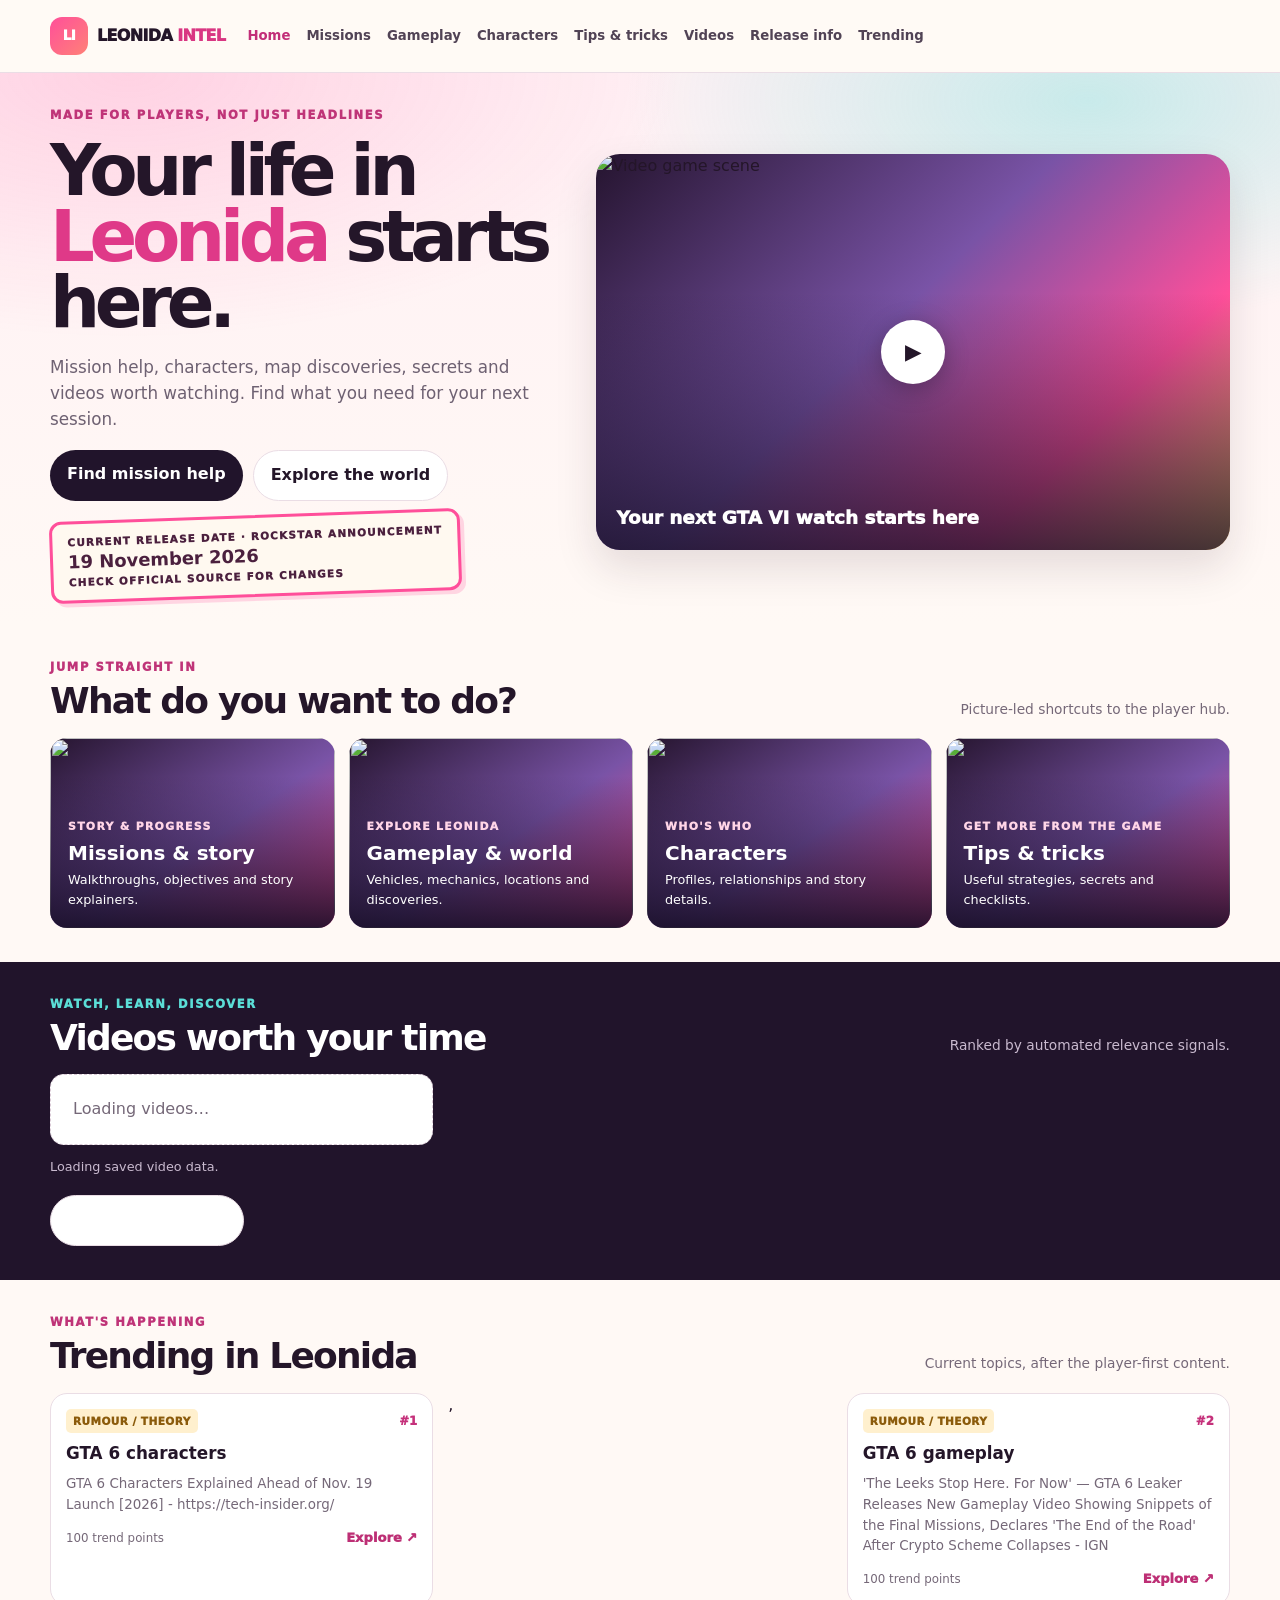
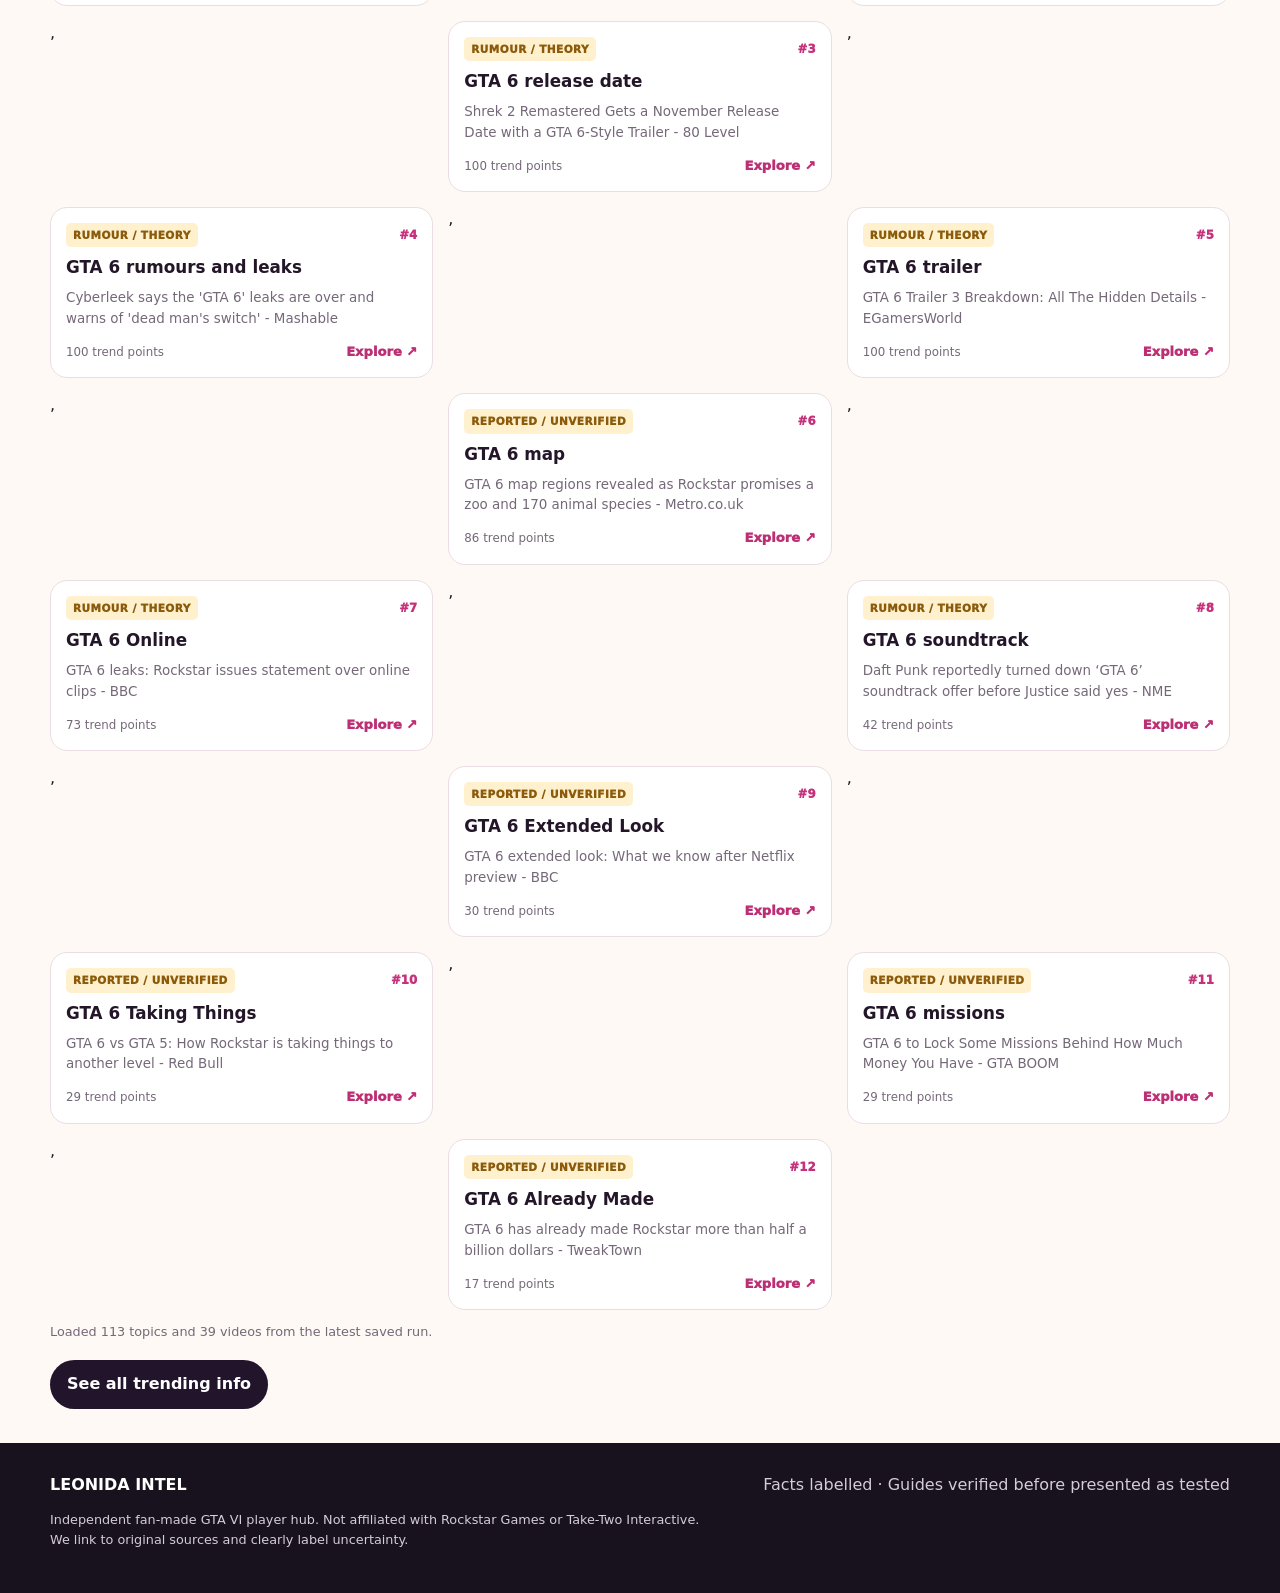
==== commit b8cf9b19: "Build gamer-first multi-page website" ====
--- a/index.html
+++ b/index.html
@@ -1,283 +1,11 @@
-<!doctype html>
-<html lang="en">
-<head>
-<meta charset="utf-8">
-<meta name="viewport" content="width=device-width, initial-scale=1">
-<meta name="description" content="An independent GTA 6 knowledge hub: confirmed information, rumours clearly labelled, videos, locations and player guides.">
-<title>Leonida Intel — GTA 6 Knowledge Hub</title>
-<style>
-:root{--bg:#0b0d12;--panel:#141923;--panel2:#1b2230;--text:#f4f6fb;--muted:#a8b1c2;--line:#2a3343;--accent:#a9f36b;--accent2:#77d9e8;--warn:#ffcc66;--red:#ff8787}
-*{box-sizing:border-box}body{margin:0;background:radial-gradient(ellipse at 80% -20%,#283d43 0,transparent 45%),var(--bg);color:var(--text);font:16px/1.55 system-ui,-apple-system,Segoe UI,Roboto,sans-serif}
-a{color:var(--accent2);text-decoration:none}a:hover{text-decoration:underline}.wrap{max-width:1180px;margin:auto;padding:0 22px}
-header{border-bottom:1px solid var(--line);position:sticky;top:0;background:#0b0d12ed;backdrop-filter:blur(14px);z-index:5}
-.nav{display:flex;align-items:center;justify-content:space-between;gap:18px;min-height:72px}.brand{font-weight:900;letter-spacing:.06em;font-size:1.05rem}.brand span{color:var(--accent)}nav{display:flex;gap:16px;flex-wrap:wrap;font-size:.9rem}
-.hero{padding:62px 0 34px}.eyebrow{color:var(--accent);font-size:.78rem;letter-spacing:.16em;text-transform:uppercase;font-weight:800}
-h1{font-size:clamp(2.2rem,6vw,4.6rem);line-height:1.02;letter-spacing:-.05em;margin:12px 0 18px;max-width:850px}h2{font-size:1.55rem;letter-spacing:-.025em;margin:0 0 12px}h3{margin:0 0 7px;font-size:1.08rem}.lead{font-size:1.1rem;color:var(--muted);max-width:740px}
-.search{display:flex;gap:10px;margin:25px 0 16px;max-width:780px}.search input{flex:1;min-width:0;background:var(--panel);border:1px solid var(--line);border-radius:12px;padding:15px;color:var(--text);font:inherit}.search button,.btn{background:var(--accent);color:#10150b;border:0;border-radius:10px;padding:12px 16px;font-weight:800;cursor:pointer}
-.pills{display:flex;flex-wrap:wrap;gap:8px}.pill{border:1px solid var(--line);background:var(--panel);color:var(--text);padding:7px 11px;border-radius:999px;font-size:.83rem;cursor:pointer}.pill.active{border-color:var(--accent);color:var(--accent)}
-main{padding:22px 0 60px}.section{margin:26px 0 38px}.section-head{display:flex;align-items:end;justify-content:space-between;gap:14px;margin-bottom:15px}.section-head p{color:var(--muted);margin:0;font-size:.92rem}
-.grid{display:grid;grid-template-columns:repeat(3,minmax(0,1fr));gap:14px}.card{background:linear-gradient(145deg,var(--panel),#10141c);border:1px solid var(--line);border-radius:16px;padding:18px;min-width:0}.card p{color:var(--muted);margin:8px 0}.tag{display:inline-flex;font-size:.72rem;text-transform:uppercase;letter-spacing:.07em;font-weight:800;padding:4px 8px;border-radius:6px;margin-bottom:10px}.confirmed{background:#183b2a;color:#a9f3be}.reported{background:#172f45;color:#9dd7ff}.rumour{background:#44331a;color:#ffda8c}.guide{background:#35264a;color:#dfbaff}.meta{color:var(--muted);font-size:.8rem}.card .rank{float:right;color:var(--accent);font-weight:900}.source{display:inline-block;margin-top:7px;font-size:.88rem}
-.toolbar{display:flex;gap:10px;flex-wrap:wrap;margin:12px 0 16px}.toolbar select{background:var(--panel);color:var(--text);border:1px solid var(--line);padding:10px;border-radius:9px}
-.location-grid{display:grid;grid-template-columns:1fr 1.2fr;gap:15px}.location-list{display:grid;gap:8px}.location-button{text-align:left;background:var(--panel);color:var(--text);border:1px solid var(--line);padding:13px;border-radius:10px;cursor:pointer}.location-button.active{border-color:var(--accent)}.location-detail{background:var(--panel);border:1px solid var(--line);padding:22px;border-radius:15px;min-height:210px}.notice{border:1px solid #554628;background:#231d12;border-radius:12px;padding:14px;color:#ffe2a5;font-size:.9rem}.empty{color:var(--muted);padding:20px 0}.footer{border-top:1px solid var(--line);padding:24px 0 38px;color:var(--muted);font-size:.84rem}.footer strong{color:var(--text)}.hide{display:none!important}
-.video-grid{display:grid;grid-template-columns:repeat(3,minmax(0,1fr));gap:16px}.video-card{background:linear-gradient(145deg,var(--panel),#10141c);border:1px solid var(--line);border-radius:16px;overflow:hidden;min-width:0}.video-thumb{display:block;width:100%;aspect-ratio:16/9;object-fit:cover;background:#202735}.video-body{padding:15px}.video-title{font-size:1rem;line-height:1.35;margin:8px 0}.video-meta{color:var(--muted);font-size:.8rem;margin:6px 0}.video-open{display:inline-block;margin-top:8px;font-weight:800}.video-controls{display:flex;gap:10px;flex-wrap:wrap;margin:12px 0 16px}.video-controls select{background:var(--panel);color:var(--text);border:1px solid var(--line);padding:10px;border-radius:9px}.video-label{display:inline-block;background:#172f45;color:#9dd7ff;border-radius:6px;padding:4px 8px;font-size:.72rem;font-weight:800;text-transform:uppercase;letter-spacing:.04em}.video-label.official{background:#183b2a;color:#a9f3be}.video-label.speculation{background:#44331a;color:#ffda8c}
-@media(max-width:850px){.video-grid{grid-template-columns:repeat(2,minmax(0,1fr))}}
-@media(max-width:560px){.video-grid{grid-template-columns:1fr}}
-@media(max-width:850px){.grid{grid-template-columns:repeat(2,minmax(0,1fr))}.location-grid{grid-template-columns:1fr}nav{gap:9px}}
-@media(max-width:560px){.wrap{padding:0 15px}.nav{align-items:flex-start;flex-direction:column;padding:15px 0}.hero{padding-top:40px}.grid{grid-template-columns:1fr}.search{flex-direction:column}.search button{width:100%}}
-</style>
-</head>
-<body>
-<header><div class="wrap nav"><a class="brand" href="#"><span>LEONIDA</span> INTEL</a><nav><a href="#briefing">Briefing</a><a href="#database">Knowledge base</a><a href="#map">Locations</a><a href="#videos">Videos</a><a href="#guides">Guides</a></nav></div></header>
-<div class="wrap">
-<section class="hero">
-<div class="eyebrow">Independent fan intelligence · Built for the community</div>
-<h1>Everything worth knowing about GTA 6.</h1>
-<p class="lead">Official facts, developing stories, community theories, videos and a searchable world guide — organised by relevance, evidence and freshness.</p>
-<div class="search"><input id="globalSearch" type="search" placeholder="Search characters, places, release details, rumours…" aria-label="Search the knowledge base"><button id="searchButton">Search</button></div>
-<div class="pills" id="quickFilters"><button class="pill active" data-filter="all">Everything</button><button class="pill" data-filter="confirmed">Confirmed</button><button class="pill" data-filter="reported">Reported</button><button class="pill" data-filter="rumour">Rumours & theories</button><button class="pill" data-filter="location">Locations</button><button class="pill" data-filter="guide">Guides</button></div>
-</section>
-<main>
-<section class="section" id="briefing"><div class="section-head"><div><div class="eyebrow">01 / The essentials</div><h2>Current briefing</h2></div><p>Ranked for importance, not just recency</p></div><div class="grid" id="briefingGrid"></div></section>
-<section class="section" id="database"><div class="section-head"><div><div class="eyebrow">02 / Search & verify</div><h2>Knowledge base</h2></div><p id="resultCount">Browse sourced entries</p></div><div class="toolbar"><select id="categorySelect" aria-label="Filter category"><option value="all">All categories</option><option value="Release">Release & platforms</option><option value="Characters">Characters & story</option><option value="World">World & locations</option><option value="Community">Community & theories</option><option value="Shopping">Editions & offers</option></select><select id="statusSelect" aria-label="Filter evidence status"><option value="all">All evidence labels</option><option value="confirmed">Confirmed</option><option value="reported">Reported</option><option value="rumour">Rumour / theory</option><option value="guide">Guide / reference</option></select></div><div class="grid" id="knowledgeGrid"></div><div id="noResults" class="empty hide">No entries match that search. Try another phrase.</div></section>
-<section class="section" id="map"><div class="section-head"><div><div class="eyebrow">03 / Explore Leonida</div><h2>Location explorer</h2></div><p>Evidence labels matter</p></div><div class="notice">Pre-launch location entries describe places shown or identified in official material. A trailer sighting does not prove exact in-game coordinates, interiors, or gameplay features. This prototype uses a searchable directory, not an official or fully verified interactive map.</div><div class="location-grid" style="margin-top:14px"><div class="location-list" id="locationList"></div><div class="location-detail" id="locationDetail"><div class="eyebrow">Select a location</div><h3>Explore the world, carefully</h3><p class="meta">Choose a place to see its current evidence, context and source links.</p></div></div></section>
-<section id="live-trends" class="section">
-  <h2>Leonida Intel — Trending Now</h2>
-  <p id="trend-status">Loading the latest GTA 6 trends…</p>
-  <div id="trend-list"></div>
-</section><section class="section" id="videos">
-  <div class="section-head"><div><div class="eyebrow">04 / Watch smarter</div><h2>Trending videos & community content</h2></div><p>Ranked by relevance and freshness</p></div>
-  <p class="lead" style="font-size:.95rem">Discover GTA 6 videos with thumbnails, creator credit, publication dates and clear provisional content labels. Rankings are automated estimates, not view counts or fact-checks.</p>
-  <div class="video-controls"><select id="videoTypeFilter" aria-label="Filter video content type"><option value="all">All content types</option><option value="official">Official</option><option value="reported">Reported news</option><option value="speculation">Speculation / theory</option><option value="gameplay">Gameplay / guides</option><option value="unverified">Unverified / other</option></select></div>
-  <p id="video-status" class="meta">Loading the latest GTA 6 videos…</p>
-  <div id="video-list" class="video-grid"></div>
-  <p class="meta">Content labels are automatically inferred and may be wrong. Check the original source before treating any claim as fact. We link to creators' original videos.</p>
-</section>
-<section class="section" id="guides"><div class="section-head"><div><div class="eyebrow">05 / Built for launch day</div><h2>Player guides</h2></div><p>Ready to expand after release</p></div><div class="grid"><article class="card"><span class="tag guide">Planned</span><h3>Beginner's guide</h3><p>Controls, settings, early-game priorities and tips validated against the released game.</p><span class="meta">Launch phase · Evidence required</span></article><article class="card"><span class="tag guide">Planned</span><h3>Missions & story</h3><p>Walkthroughs, character connections, choices and ending explanations with spoiler controls.</p><span class="meta">Spoiler labels required</span></article><article class="card"><span class="tag guide">Planned</span><h3>Secrets & collectibles</h3><p>Tested locations, hidden encounters, collectibles and useful maps.</p><span class="meta">Gameplay-verified only</span></article></div></section>
-</main>
-<footer class="footer"><p><strong>LEONIDA INTEL</strong> is an independent fan project and is not affiliated with, endorsed by or sponsored by Rockstar Games or Take-Two Interactive.</p><p>All trademarks belong to their respective owners. We link to sources rather than republish other creators' work. Rumours are labelled as such; offers and facts must show source and last-checked time.</p><p>Prototype v0.1 · Static demo · No tracking, accounts, ads or paid services.</p></footer>
-</div>
-<script>
-const entries = [
-{id:"release-date",title:"Release date",category:"Release",status:"confirmed",rank:100,summary:"Rockstar's official announcement states that GTA VI is scheduled to release on 19 November 2026.",source:"Rockstar Games Newswire",url:"https://www.rockstargames.com/newswire/article/ak3ak31a49a221/grand-theft-auto-vi-is-now-set-to-launch-november-19-2026",checked:"2026-10-21",keywords:"launch release date november 19 2026"},
-{id:"platforms",title:"Confirmed launch platforms",category:"Release",status:"confirmed",rank:94,summary:"Rockstar's official GTA VI page lists PlayStation 5 and Xbox Series X|S. Do not assume an unannounced platform.",source:"Official GTA VI site",url:"https://www.rockstargames.com/VI",checked:"2026-10-21",keywords:"ps5 xbox series x s pc platform"},
-{id:"protagonists",title:"Jason and Lucia",category:"Characters",status:"confirmed",rank:90,summary:"Rockstar's official synopsis identifies Jason and Lucia as the central characters in a story involving a criminal conspiracy across Leonida.",source:"Official GTA VI site",url:"https://www.rockstargames.com/VI",checked:"2026-10-21",keywords:"jason lucia protagonists story"},
-{id:"official-trailer",title:"Official launch trailer",category:"Community",status:"confirmed",rank:85,summary:"Rockstar published its launch trailer on 15 October 2026. Use the official source for the original video and details.",source:"Rockstar Games Newswire",url:"https://www.rockstargames.com/newswire/article/517572321a549a/watch-the-grand-theft-auto-vi-launch-trailer",checked:"2026-10-21",keywords:"trailer video official launch trailer"},
-{id:"preorder-offer",title:"Official pre-order information",category:"Shopping",status:"confirmed",rank:73,summary:"Check Rockstar's store for current edition information and any listed pre-order bonus. Price and availability should be checked for your region before purchase.",source:"Rockstar Store",url:"https://store.rockstargames.com/game/buy-gta-vi",checked:"2026-10-21",keywords:"buy editions offer pre order price retailer bonus"},
-{id:"map-limits",title:"What a trailer can prove about the map",category:"World",status:"guide",rank:81,summary:"A location visible in official footage is evidence that it appears in the footage; it does not establish exact coordinates, whether interiors are enterable, or whether an activity exists in the final game.",source:"Editorial evidence policy",url:"https://www.rockstargames.com/VI",checked:"2026-10-21",keywords:"map location vice city leonida trailer coordinates interiors"},
-{id:"rumour-policy",title:"How to read community theories",category:"Community",status:"guide",rank:65,summary:"Treat claims without direct evidence as theories. Record the original source, date, supporting evidence and any credible counter-evidence; never promote a rumour as confirmed.",source:"Leonida Intel editorial policy",url:"#",checked:"2026-10-21",keywords:"rumour theory leak debunk fact check community"},
-{id:"map-location-vice-city",title:"Vice City",category:"World",status:"confirmed",rank:88,summary:"Rockstar describes GTA VI as a return to modern-day Vice City within the state of Leonida. Exact fan-map pins should remain labelled as interpretations unless verified.",source:"Official GTA VI site",url:"https://www.rockstargames.com/VI",checked:"2026-10-21",keywords:"vice city map city leonida location"},
-{id:"map-location-leonida-keys",title:"Leonida Keys",category:"World",status:"reported",rank:57,summary:"The official site includes imagery labelled Leonida Keys. The entry should be expanded only with specific official evidence and clearly described visual references.",source:"Official GTA VI site",url:"https://www.rockstargames.com/VI",checked:"2026-10-21",keywords:"keys islands coast leonida location"}
-];
-const locations = [
-{name:"Vice City",status:"confirmed",area:"Urban region",detail:"Official GTA VI material identifies a return to modern-day Vice City. Add individual districts only when their names or evidence can be sourced.",source:"Official GTA VI site",url:"https://www.rockstargames.com/VI"},
-{name:"Leonida Keys",status:"reported",area:"Coastal / island setting",detail:"Official imagery is labelled Leonida Keys. Exact in-game boundaries and coordinates should not be inferred from fan maps alone.",source:"Official GTA VI site",url:"https://www.rockstargames.com/VI"},
-{name:"Leonida",status:"confirmed",area:"State",detail:"Rockstar identifies Leonida as the setting for the story. This entry can become the parent for regions, cities and points of interest.",source:"Official GTA VI site",url:"https://www.rockstargames.com/VI"}
-];
-const videos = [
-{title:"Official launch trailer",tag:"Official source",summary:"Start with the original publisher source; third-party breakdowns should link back to the specific scene or claim they analyse.",source:"Rockstar Games",url:"https://www.rockstargames.com/newswire/article/517572321a549a/watch-the-grand-theft-auto-vi-launch-trailer",rank:"Evidence first"},
-{title:"Community video rankings",tag:"Pipeline not connected",summary:"Future ranking should consider relevance, evidence quality, originality, freshness and usefulness — with view count only as one signal.",source:"Ranking methodology",url:"#",rank:"Coming next"},
-{title:"Trailer analysis library",tag:"Planned",summary:"Organise useful videos by character, location and claim, preserving creator credit and linking to the original video rather than copying it.",source:"Editorial plan",url:"#",rank:"Coming next"}
-];
-const labels={confirmed:"Confirmed",reported:"Reported — verify",rumour:"Rumour / theory",guide:"Guide / reference"};
-let activeFilter="all";
-function card(e){return `<article class="card"><span class="rank">#${e.rank||"—"}</span><span class="tag ${e.status}">${labels[e.status]||e.status}</span><h3>${e.title}</h3><p>${e.summary}</p><div class="meta">${e.category||"Reference"} · Checked ${e.checked||"not checked"}</div><a class="source" href="${e.url}" target="_blank" rel="noopener noreferrer">${e.source||"Open source"} ↗</a></article>`}
-function render(){const q=document.getElementById("globalSearch").value.trim().toLowerCase();const cat=document.getElementById("categorySelect").value;const status=document.getElementById("statusSelect").value;let found=entries.filter(e=>{const hay=[e.title,e.summary,e.category,e.keywords,e.source].join(" ").toLowerCase();const filterOk=activeFilter==="all"||(activeFilter==="location"?e.category==="World":e.status===activeFilter);return (!q||hay.includes(q))&&(cat==="all"||e.category===cat)&&(status==="all"||e.status===status)&&filterOk});document.getElementById("knowledgeGrid").innerHTML=found.map(card).join("");document.getElementById("resultCount").textContent=`${found.length} entries · ranked by editorial relevance`;document.getElementById("noResults").classList.toggle("hide",found.length>0);document.getElementById("briefingGrid").innerHTML=[...entries].sort((a,b)=>b.rank-a.rank).slice(0,3).map(card).join("");}
-document.getElementById("searchButton").addEventListener("click",()=>{render();document.getElementById("database").scrollIntoView({behavior:"smooth"})});
-document.getElementById("globalSearch").addEventListener("input",render);
-document.getElementById("categorySelect").addEventListener("change",render);document.getElementById("statusSelect").addEventListener("change",render);
-document.getElementById("quickFilters").addEventListener("click",e=>{const b=e.target.closest("button[data-filter]");if(!b)return;activeFilter=b.dataset.filter;document.querySelectorAll("#quickFilters .pill").forEach(x=>x.classList.toggle("active",x===b));render();});
-document.getElementById("locationList").innerHTML=locations.map((l,i)=>`<button class="location-button ${i===0?"active":""}" data-i="${i}"><strong>${l.name}</strong><br><span class="meta">${l.area} · ${labels[l.status]}</span></button>`).join("");
-function showLocation(i){const l=locations[i];document.querySelectorAll(".location-button").forEach((b,j)=>b.classList.toggle("active",i===j));document.getElementById("locationDetail").innerHTML=`<span class="tag ${l.status}">${labels[l.status]}</span><h3>${l.name}</h3><p class="meta">${l.area}</p><p>${l.detail}</p><a class="source" href="${l.url}" target="_blank" rel="noopener noreferrer">Source: ${l.source} ↗</a>`;}
-document.getElementById("locationList").addEventListener("click",e=>{const b=e.target.closest("button[data-i]");if(b)showLocation(Number(b.dataset.i));});
-render();
-</script>
-  
-
-
-  
-<script>
-(async function loadTrendingVideos() {
-  const status = document.getElementById("video-status");
-  const list = document.getElementById("video-list");
-  const filter = document.getElementById("videoTypeFilter");
-  if (!status || !list || !filter) return;
-
-  const typeLabels = {
-    official: "Official",
-    reported: "Reported news",
-    speculation: "Speculation / theory",
-    gameplay: "Gameplay / guide",
-    unverified: "Unverified / other"
-  };
-
-  let allVideos = [];
-
-  function textElement(tag, text, className) {
-    const el = document.createElement(tag);
-    el.textContent = text || "";
-    if (className) el.className = className;
-    return el;
-  }
-
-  function renderVideos() {
-    const selected = filter.value;
-    const filtered = allVideos.filter(video =>
-      selected === "all" || (video.content_type || "unverified") === selected
-    );
-    list.replaceChildren();
-
-    if (!filtered.length) {
-      status.textContent = allVideos.length
-        ? "No videos match this filter. Try another content type."
-        : "No videos are available in the latest saved data yet. Run the daily-trends workflow and check back.";
-      return;
-    }
-
-    status.textContent = `${filtered.length} videos · ranking is a heuristic, not a view-count ranking`;
-
-    filtered.forEach((video, index) => {
-      const card = document.createElement("article");
-      card.className = "video-card";
-
-      const link = document.createElement("a");
-      link.href = video.url || (video.video_id ? `https://www.youtube.com/watch?v=${encodeURIComponent(video.video_id)}` : "#");
-      link.target = "_blank";
-      link.rel = "noopener noreferrer";
-      link.setAttribute("aria-label", `Watch ${video.title || "GTA 6 video"} on YouTube`);
-
-      const image = document.createElement("img");
-      image.className = "video-thumb";
-      image.loading = index < 6 ? "eager" : "lazy";
-      image.alt = `Thumbnail for ${video.title || "GTA 6 video"}`;
-      image.src = video.thumbnail || (video.video_id ? `https://i.ytimg.com/vi/${encodeURIComponent(video.video_id)}/hqdefault.jpg` : "");
-      image.onerror = () => {
-        image.onerror = null;
-        image.style.display = "none";
-      };
-      link.appendChild(image);
-      card.appendChild(link);
-
-      const body = document.createElement("div");
-      body.className = "video-body";
-
-      const type = video.content_type || "unverified";
-      const label = textElement("span", typeLabels[type] || typeLabels.unverified, `video-label ${type}`);
-      body.appendChild(label);
-
-      const title = textElement("h3", video.title || "GTA 6 video");
-      title.className = "video-title";
-      body.appendChild(title);
-
-      body.appendChild(textElement("p", `Video rank #${video.rank || index + 1} · Topic: ${video.topic || "GTA 6"}`, "video-meta"));
-      body.appendChild(textElement("p", `${video.channel_name || video.channel || "Creator not listed"} · ${video.published ? new Date(video.published).toLocaleDateString("en-GB") : "Publication date unavailable"}`, "video-meta"));
-
-      if (video.classification_note) {
-        body.appendChild(textElement("p", video.classification_note, "video-meta"));
-      } else {
-        body.appendChild(textElement("p", "Automated label — check the original video and sources.", "video-meta"));
-      }
-
-      const watch = document.createElement("a");
-      watch.className = "video-open";
-      watch.href = link.href;
-      watch.target = "_blank";
-      watch.rel = "noopener noreferrer";
-      watch.textContent = "▶ Watch on YouTube ↗";
-      body.appendChild(watch);
-      card.appendChild(body);
-      list.appendChild(card);
-    });
-  }
-
-  filter.addEventListener("change", renderVideos);
-
-  try {
-    const response = await fetch("./data/trends.json", { cache: "no-store" });
-    if (!response.ok) throw new Error(`Could not load trend data (HTTP ${response.status})`);
-    const data = await response.json();
-    allVideos = Array.isArray(data.videos) ? data.videos.slice() : [];
-
-    allVideos.sort((a, b) => (Number(a.rank) || 9999) - (Number(b.rank) || 9999));
-    renderVideos();
-  } catch (error) {
-    status.textContent = "Video data could not be loaded. Please try again after the site data is available.";
-    console.error("Leonida Intel video loader:", error);
-  }
-})();
-</script>
-
-<script>
-
-(async function loadLeonidaTrends() {
-  const status = document.getElementById("trend-status");
-  const list = document.getElementById("trend-list");
-
-  try {
-    const response = await fetch("./data/trends.json", {
-      cache: "no-store"
-    });
-
-    if (!response.ok) {
-      throw new Error("Could not load trend data (HTTP " + response.status + ")");
-    }
-
-    const trends = await response.json();
-    const topics = Array.isArray(trends) ? trends : trends.topics;
-
-    if (!Array.isArray(topics) || topics.length === 0) {
-      status.textContent = "No trends are available yet. Check back after the next update.";
-      return;
-    }
-
-    status.textContent = topics.length + " trending topics found.";
-
-    topics.forEach((topic) => {
-      const card = document.createElement("article");
-      card.style.cssText = "padding:16px;margin:12px 0;border:1px solid #7775;border-radius:10px;";
-
-      const heading = document.createElement("h3");
-      heading.textContent = topic.name || topic.title || "GTA 6 topic";
-      card.appendChild(heading);
-
-      if (topic.trend_score !== undefined) {
-        const score = document.createElement("p");
-        score.textContent = "Trend score: " + topic.trend_score;
-        card.appendChild(score);
-      }
-
-      if (topic.evidence_status) {
-        const evidence = document.createElement("p");
-        evidence.textContent = "Status: " + topic.evidence_status.replace(/_/g, " ");
-        card.appendChild(evidence);
-      }
-
-      if (Array.isArray(topic.samples)) {
-        topic.samples.slice(0, 3).forEach((sample) => {
-          if (!sample.url) return;
-
-          const link = document.createElement("a");
-          link.href = sample.url;
-          
-          const isVideo = sample.source_type === "video";
-          link.textContent = (isVideo ? "▶ WATCH VIDEO: " : "📰 READ ARTICLE: ")
-            + (sample.title || "Open source");
-          
-          link.target = "_blank";
-          link.rel = "noopener noreferrer";
-          link.style.cssText = "display:block;margin-top:8px;";
-          card.appendChild(link);
-        });
-      }
-
-      list.appendChild(card);
-    });
-  } catch (error) {
-    status.textContent = "Trend data could not be loaded. Please try again later.";
-    console.error("Leonida Intel trend loader:", error);
-  }
-})();
-
-</script>
-
-</body>
-</html>
+<!doctype html><html lang="en"><head><meta charset="utf-8"><meta name="viewport" content="width=device-width, initial-scale=1"><meta name="description" content="Leonida Intel is a gamer-first GTA VI guide hub."><title>Your life in Leonida starts here. | Leonida Intel</title><link rel="stylesheet" href="styles.css"></head><body><header><div class="shell nav"><a class="brand" href="index.html"><span class="mark">LI</span><span>LEONIDA <em>INTEL</em></span></a><nav aria-label="Main navigation"><a href="index.html" class="active">Home</a><a href="missions.html" class="">Missions</a><a href="gameplay.html" class="">Gameplay</a><a href="characters.html" class="">Characters</a><a href="tips.html" class="">Tips & tricks</a><a href="videos.html" class="">Videos</a><a href="release.html" class="">Release info</a><a href="news.html" class="">Trending</a></nav></div></header><main>
+<section class="hero"><div class="shell hero-grid"><div><div class="eyebrow">Made for players, not just headlines</div><h1>Your life in <span>Leonida</span> starts here.</h1><p>Mission help, characters, map discoveries, secrets and videos worth watching. Find what you need for your next session.</p><div class="actions"><a class="btn primary" href="missions.html">Find mission help</a><a class="btn secondary" href="gameplay.html">Explore the world</a></div><div class="release-stamp"><small>Current release date · Rockstar announcement</small><strong>19 November 2026</strong><small>Check official source for changes</small></div></div><a class="hero-image" id="heroVideoLink" href="videos.html" aria-label="Open featured GTA VI video"><img id="heroVideoImage" src="https://images.unsplash.com/photo-1511512578047-dfb367046420?auto=format&fit=crop&w=1400&q=85" alt="Video game scene"><span class="play-button">▶</span><span class="image-caption" id="heroVideoCaption">Your next GTA VI watch starts here</span></a></div></section>
+<section class="section"><div class="shell"><div class="section-head"><div><div class="eyebrow">Jump straight in</div><h2>What do you want to do?</h2></div><p>Picture-led shortcuts to the player hub.</p></div><div class="tile-grid">
+<a class="tile" href="missions.html"><img src="https://images.unsplash.com/photo-1511512578047-dfb367046420?auto=format&fit=crop&w=700&q=80" alt=""><small>Story & progress</small><h3>Missions & story</h3><p>Walkthroughs, objectives and story explainers.</p></a>
+<a class="tile" href="gameplay.html"><img src="https://images.unsplash.com/photo-1542751371-adc38448a05e?auto=format&fit=crop&w=700&q=80" alt=""><small>Explore Leonida</small><h3>Gameplay & world</h3><p>Vehicles, mechanics, locations and discoveries.</p></a>
+<a class="tile" href="characters.html"><img src="https://images.unsplash.com/photo-1535223289827-42f1e9919769?auto=format&fit=crop&w=700&q=80" alt=""><small>Who's who</small><h3>Characters</h3><p>Profiles, relationships and story details.</p></a>
+<a class="tile" href="tips.html"><img src="https://images.unsplash.com/photo-1603481546238-487240415921?auto=format&fit=crop&w=700&q=80" alt=""><small>Get more from the game</small><h3>Tips & tricks</h3><p>Useful strategies, secrets and checklists.</p></a>
+</div></div></section>
+<section class="section dark"><div class="shell"><div class="section-head"><div><div class="eyebrow">Watch, learn, discover</div><h2>Videos worth your time</h2></div><p>Ranked by automated relevance signals.</p></div><div class="cards" id="homeVideos"><div class="empty">Loading videos…</div></div><p class="status" id="videoStatus" style="color:#c9bacf">Loading saved video data.</p><div class="actions"><a class="btn secondary" href="videos.html">Browse all videos</a></div></div></section>
+<section class="section soft-pink"><div class="shell"><div class="section-head"><div><div class="eyebrow">What's happening</div><h2>Trending in Leonida</h2></div><p>Current topics, after the player-first content.</p></div><div class="cards" id="trendGrid"><div class="empty">Loading trending topics…</div></div><p class="status" id="trendStatus">Connecting to saved trend data.</p><div class="actions"><a class="btn primary" href="news.html">See all trending info</a></div></div></section>
+</main><footer class="footer"><div class="shell footer-inner"><div><strong>LEONIDA INTEL</strong><p>Independent fan-made GTA VI player hub. Not affiliated with Rockstar Games or Take-Two Interactive. We link to original sources and clearly label uncertainty.</p></div><div>Facts labelled · Guides verified before presented as tested</div></div></footer><script src="site.js"></script></body></html>
--- a/styles.css
+++ b/styles.css
@@ -0,0 +1,3 @@
+
+:root{--ink:#241629;--night:#21142b;--paper:#fff9f5;--muted:#756878;--line:#eadde5;--pink:#ff4f9a;--coral:#ff8177;--cyan:#5bded7;--gold:#ffc66d;--purple:#7953a6;--radius:18px}
+*{box-sizing:border-box}html{scroll-behavior:smooth}body{margin:0;background:var(--paper);color:var(--ink);font:16px/1.55 system-ui,-apple-system,"Segoe UI",sans-serif}a{color:inherit;text-decoration:none}a:hover{color:#bd2f75}.shell{width:min(1180px,calc(100% - 32px));margin:auto}header{position:sticky;top:0;z-index:10;background:#fffaf5ed;backdrop-filter:blur(12px);border-bottom:1px solid var(--line)}.nav{min-height:72px;display:flex;align-items:center;gap:22px}.brand{display:flex;align-items:center;gap:9px;font-weight:1000;white-space:nowrap;letter-spacing:-.04em}.mark{width:38px;height:38px;border-radius:12px;background:linear-gradient(135deg,var(--pink),var(--coral));display:grid;place-items:center;color:#fff;font-size:.85rem}.brand em{font-style:normal;color:#d93682}nav{display:flex;gap:16px;overflow-x:auto;white-space:nowrap;flex:1;scrollbar-width:none}nav a{font-size:.83rem;font-weight:850;color:#514355}.nav a.active{color:#c22e78}.hero{padding:34px 0 28px;background:radial-gradient(ellipse at 85% 5%,#5bded755,transparent 30%),radial-gradient(ellipse at 10% 0%,#ff4f9a30,transparent 34%),linear-gradient(180deg,#fff0f4,#fff9f5)}.hero-grid{display:grid;grid-template-columns:.9fr 1.1fr;gap:28px;align-items:center}.eyebrow{color:#bf3478;font-size:.72rem;font-weight:1000;letter-spacing:.14em;text-transform:uppercase}.hero h1{font-size:clamp(2.7rem,5.5vw,5rem);line-height:.94;letter-spacing:-.075em;margin:13px 0 18px}.hero h1 span{color:#df3988}.hero p{color:#6e6172;max-width:600px;font-size:1.05rem}.hero-image{position:relative;display:block;min-height:340px;aspect-ratio:16/10;overflow:hidden;border-radius:24px;background:linear-gradient(135deg,#25142f,#7953a6 45%,#ff4f9a 75%,#ffc66d);box-shadow:0 18px 42px #30172b20}.hero-image img{width:100%;height:100%;position:absolute;inset:0;object-fit:cover}.hero-image:after{content:"";position:absolute;inset:35% 0 0;background:linear-gradient(transparent,#140e24c9)}.image-caption{position:absolute;bottom:18px;left:20px;right:20px;color:white;z-index:1;font-weight:950;font-size:1.15rem}.play-button{position:absolute;z-index:2;top:50%;left:50%;transform:translate(-50%,-50%);width:64px;height:64px;border-radius:50%;background:#fff;color:#241629;display:grid;place-items:center;font-size:1.35rem;box-shadow:0 5px 25px #0004}.release-stamp{display:inline-flex;flex-direction:column;gap:2px;border:3px solid var(--pink);border-radius:12px;padding:10px 15px;transform:rotate(-2deg);background:#fff9f0;color:#4b203e;margin-top:14px;box-shadow:4px 4px 0 #ff4f9a35}.release-stamp strong{font-size:1.12rem;line-height:1.1}.release-stamp small{font-size:.65rem;letter-spacing:.12em;text-transform:uppercase;font-weight:950}.actions{display:flex;gap:10px;flex-wrap:wrap;margin-top:18px}.btn{display:inline-flex;border-radius:999px;padding:12px 17px;font-weight:900}.primary{background:var(--night);color:white}.secondary{background:#fff;border:1px solid var(--line)}.section{padding:34px 0}.section-head{display:flex;justify-content:space-between;align-items:end;gap:16px;margin-bottom:18px}.section-head h2{font-size:clamp(1.65rem,3vw,2.25rem);line-height:1.05;letter-spacing:-.05em;margin:5px 0 0}.section-head p{font-size:.86rem;color:var(--muted);margin:0}.tile-grid{display:grid;grid-template-columns:repeat(4,minmax(0,1fr));gap:14px}.tile{position:relative;display:flex;min-height:190px;flex-direction:column;justify-content:end;overflow:hidden;border-radius:17px;background:linear-gradient(145deg,#26152f,#7953a6 55%,#ff4f9a);color:#fff;padding:18px;isolation:isolate}.tile img{position:absolute;inset:0;width:100%;height:100%;object-fit:cover;z-index:-2;transition:transform .3s}.tile:after{content:"";position:absolute;inset:20% 0 0;background:linear-gradient(transparent,#160d25e8);z-index:-1}.tile:hover img{transform:scale(1.05)}.tile small{font-size:.68rem;font-weight:950;text-transform:uppercase;letter-spacing:.12em;color:#ffd5e7}.tile h3{font-size:1.25rem;line-height:1.1;margin:6px 0}.tile p{font-size:.8rem;color:#fff;margin:0}.cards{display:grid;grid-template-columns:repeat(3,minmax(0,1fr));gap:15px}.content-card{background:#fff;border:1px solid var(--line);border-radius:17px;overflow:hidden;min-width:0}.image{aspect-ratio:16/9;background:linear-gradient(135deg,#21152b,#7953a6 50%,#ff4f9a);position:relative;overflow:hidden;display:grid;place-items:center;color:#fff;font-size:3rem;font-weight:1000}.image img{width:100%;height:100%;object-fit:cover;display:block}.play-small{position:absolute;bottom:10px;left:10px;background:#21152be8;color:#fff;border-radius:99px;width:40px;height:40px;display:grid;place-items:center}.body{padding:15px}.meta{display:flex;justify-content:space-between;align-items:center;gap:8px;color:var(--muted);font-size:.74rem}.tag{display:inline-flex;width:max-content;max-width:100%;border-radius:5px;padding:4px 7px;font-size:.66rem;font-weight:1000;letter-spacing:.04em;text-transform:uppercase;background:#fce0ec;color:#a92768}.tag.official{background:#dff6e5;color:#246d3d}.tag.reported{background:#dff3ff;color:#175b7c}.tag.speculation{background:#fff0ce;color:#8b5b0b}.tag.gameplay{background:#e9e0ff;color:#65409a}.body h3{font-size:1.05rem;line-height:1.25;margin:10px 0}.body p{font-size:.84rem;color:var(--muted);margin:0 0 12px}.card-link{font-size:.82rem;font-weight:950;color:#bd2f75}.rank{font-weight:1000;color:#c5317b}.filters{display:flex;gap:8px;flex-wrap:wrap;margin-bottom:17px}.filters button{border:1px solid var(--line);background:#fff;border-radius:999px;padding:8px 12px;font-size:.79rem;font-weight:850;cursor:pointer}.filters button.active{background:var(--night);color:#fff;border-color:var(--night)}.dark{background:var(--night);color:#fff}.dark .section-head p{color:#c9bacf}.dark .eyebrow{color:var(--cyan)}.dark .content-card{color:var(--ink)}.feature-grid{display:grid;grid-template-columns:repeat(3,minmax(0,1fr));gap:14px}.feature{border-radius:17px;padding:20px;background:#fff;border:1px solid var(--line)}.feature h3{font-size:1.2rem;margin:8px 0}.feature p{font-size:.88rem;color:#6d6071;margin:0 0 13px}.notice{border-left:4px solid var(--gold);padding:12px 15px;background:#fff2d9;border-radius:0 10px 10px 0;color:#5b4421;font-size:.9rem}.status{font-size:.8rem;color:var(--muted);margin-top:12px}.empty{padding:22px;border:1px dashed #d9c9d5;border-radius:14px;color:var(--muted);background:#fff}.footer{background:#17121d;color:#d6cbd9;padding:30px 0}.footer-inner{display:flex;justify-content:space-between;gap:22px;flex-wrap:wrap}.footer p{font-size:.8rem;max-width:650px}.footer strong{color:#fff}.hide{display:none!important}@media(max-width:900px){.nav{flex-wrap:wrap;padding:10px 0;gap:12px}.nav nav{order:3;flex-basis:100%;padding-bottom:4px}.hero-grid{grid-template-columns:1fr}.hero-image{min-height:250px}.tile-grid{grid-template-columns:repeat(2,minmax(0,1fr))}.cards,.feature-grid{grid-template-columns:repeat(2,minmax(0,1fr))}}@media(max-width:560px){.shell{width:calc(100% - 24px)}.hero{padding-top:25px}.hero-image{min-height:220px}.tile-grid,.cards,.feature-grid{grid-template-columns:1fr}.section{padding:27px 0}.section-head{align-items:start;flex-direction:column}.hero h1{font-size:3rem}}
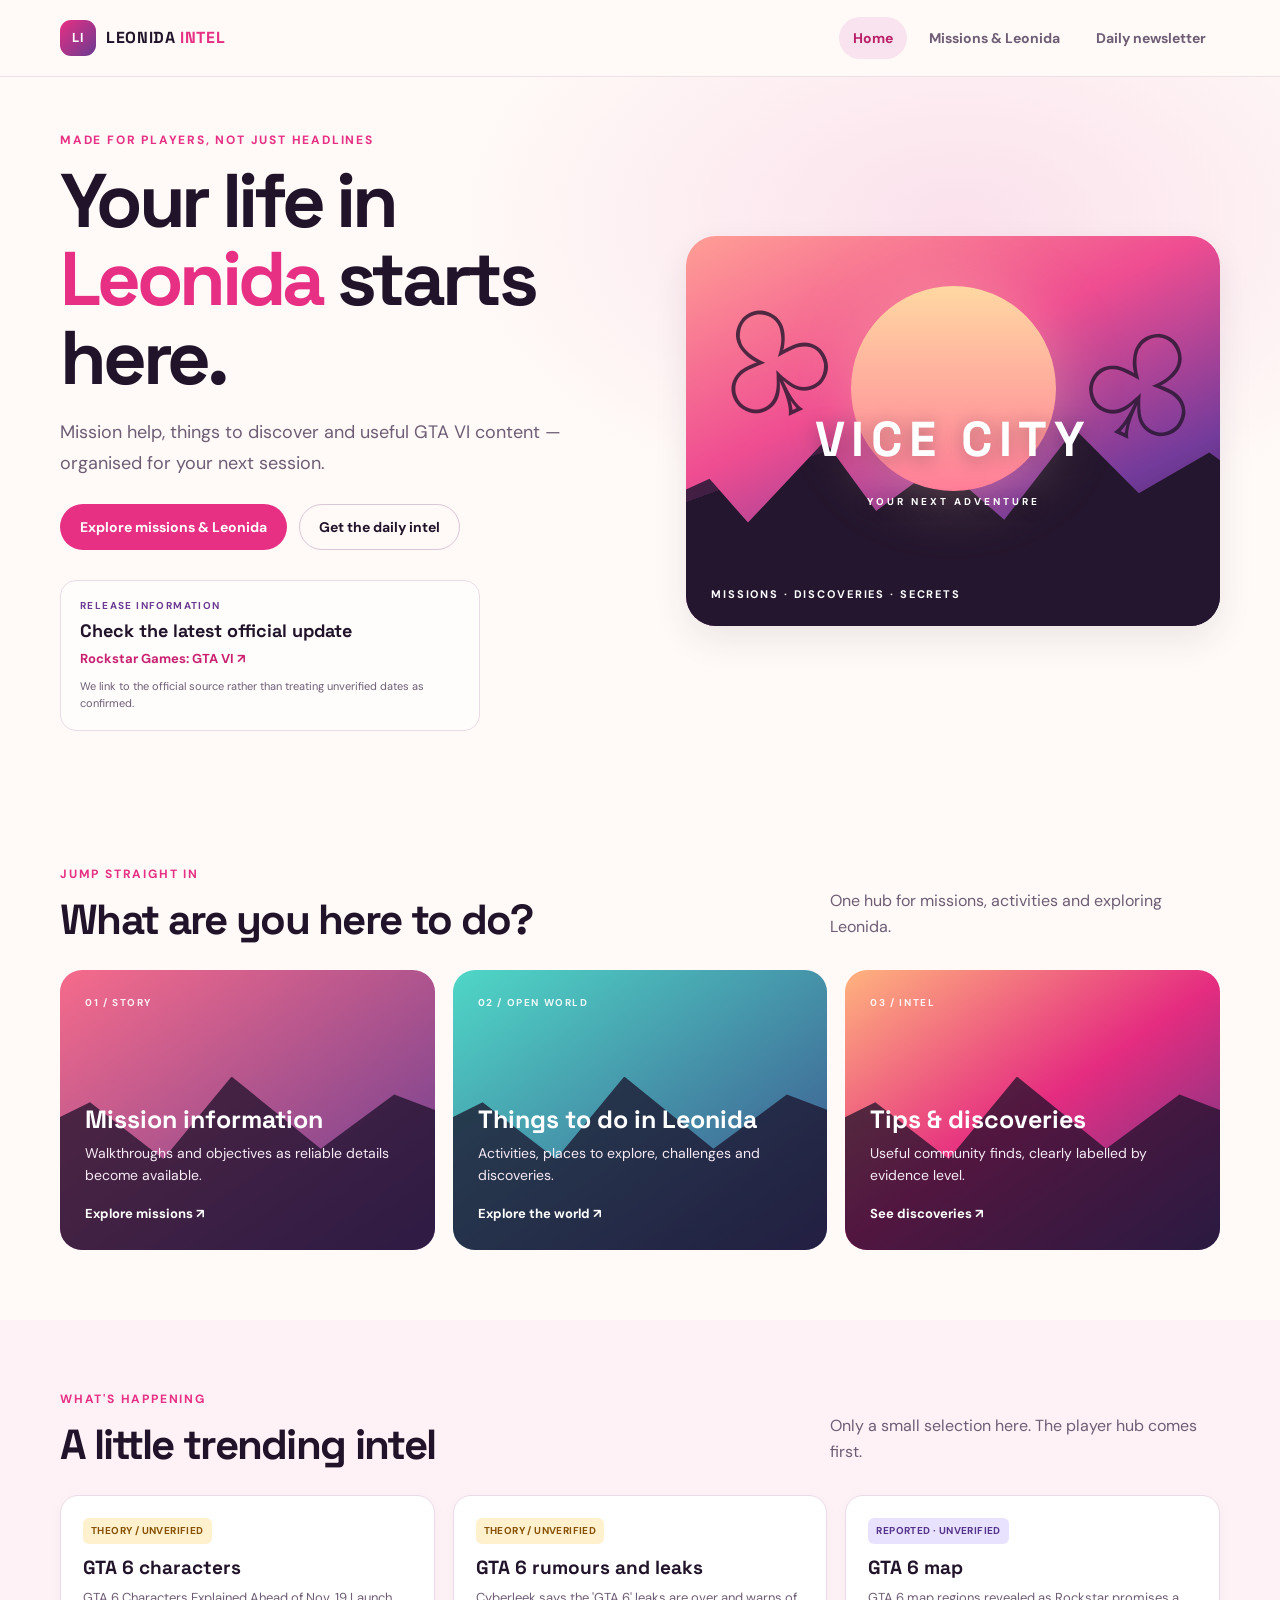
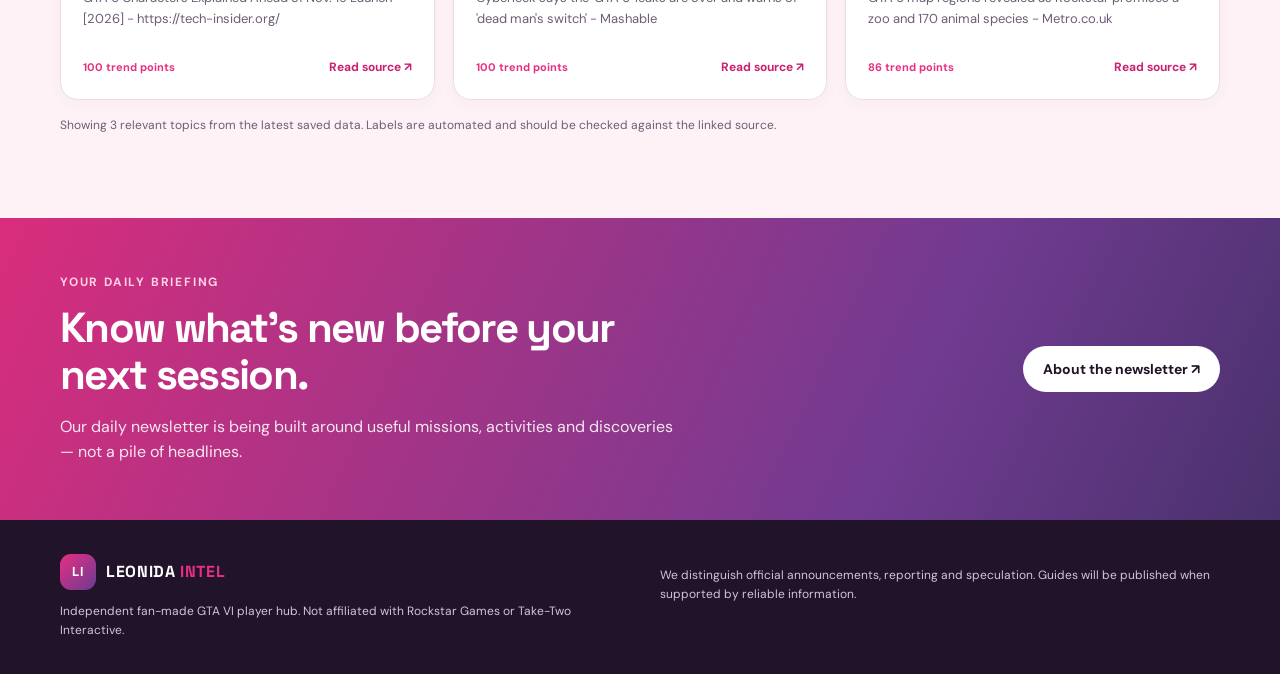
==== commit 24895835: "Simplify Leonida Intel website and navigation" ====
--- a/index.html
+++ b/index.html
@@ -1,11 +1,6 @@
-<!doctype html><html lang="en"><head><meta charset="utf-8"><meta name="viewport" content="width=device-width, initial-scale=1"><meta name="description" content="Leonida Intel is a gamer-first GTA VI guide hub."><title>Your life in Leonida starts here. | Leonida Intel</title><link rel="stylesheet" href="styles.css"></head><body><header><div class="shell nav"><a class="brand" href="index.html"><span class="mark">LI</span><span>LEONIDA <em>INTEL</em></span></a><nav aria-label="Main navigation"><a href="index.html" class="active">Home</a><a href="missions.html" class="">Missions</a><a href="gameplay.html" class="">Gameplay</a><a href="characters.html" class="">Characters</a><a href="tips.html" class="">Tips & tricks</a><a href="videos.html" class="">Videos</a><a href="release.html" class="">Release info</a><a href="news.html" class="">Trending</a></nav></div></header><main>
-<section class="hero"><div class="shell hero-grid"><div><div class="eyebrow">Made for players, not just headlines</div><h1>Your life in <span>Leonida</span> starts here.</h1><p>Mission help, characters, map discoveries, secrets and videos worth watching. Find what you need for your next session.</p><div class="actions"><a class="btn primary" href="missions.html">Find mission help</a><a class="btn secondary" href="gameplay.html">Explore the world</a></div><div class="release-stamp"><small>Current release date · Rockstar announcement</small><strong>19 November 2026</strong><small>Check official source for changes</small></div></div><a class="hero-image" id="heroVideoLink" href="videos.html" aria-label="Open featured GTA VI video"><img id="heroVideoImage" src="https://images.unsplash.com/photo-1511512578047-dfb367046420?auto=format&fit=crop&w=1400&q=85" alt="Video game scene"><span class="play-button">▶</span><span class="image-caption" id="heroVideoCaption">Your next GTA VI watch starts here</span></a></div></section>
-<section class="section"><div class="shell"><div class="section-head"><div><div class="eyebrow">Jump straight in</div><h2>What do you want to do?</h2></div><p>Picture-led shortcuts to the player hub.</p></div><div class="tile-grid">
-<a class="tile" href="missions.html"><img src="https://images.unsplash.com/photo-1511512578047-dfb367046420?auto=format&fit=crop&w=700&q=80" alt=""><small>Story & progress</small><h3>Missions & story</h3><p>Walkthroughs, objectives and story explainers.</p></a>
-<a class="tile" href="gameplay.html"><img src="https://images.unsplash.com/photo-1542751371-adc38448a05e?auto=format&fit=crop&w=700&q=80" alt=""><small>Explore Leonida</small><h3>Gameplay & world</h3><p>Vehicles, mechanics, locations and discoveries.</p></a>
-<a class="tile" href="characters.html"><img src="https://images.unsplash.com/photo-1535223289827-42f1e9919769?auto=format&fit=crop&w=700&q=80" alt=""><small>Who's who</small><h3>Characters</h3><p>Profiles, relationships and story details.</p></a>
-<a class="tile" href="tips.html"><img src="https://images.unsplash.com/photo-1603481546238-487240415921?auto=format&fit=crop&w=700&q=80" alt=""><small>Get more from the game</small><h3>Tips & tricks</h3><p>Useful strategies, secrets and checklists.</p></a>
-</div></div></section>
-<section class="section dark"><div class="shell"><div class="section-head"><div><div class="eyebrow">Watch, learn, discover</div><h2>Videos worth your time</h2></div><p>Ranked by automated relevance signals.</p></div><div class="cards" id="homeVideos"><div class="empty">Loading videos…</div></div><p class="status" id="videoStatus" style="color:#c9bacf">Loading saved video data.</p><div class="actions"><a class="btn secondary" href="videos.html">Browse all videos</a></div></div></section>
-<section class="section soft-pink"><div class="shell"><div class="section-head"><div><div class="eyebrow">What's happening</div><h2>Trending in Leonida</h2></div><p>Current topics, after the player-first content.</p></div><div class="cards" id="trendGrid"><div class="empty">Loading trending topics…</div></div><p class="status" id="trendStatus">Connecting to saved trend data.</p><div class="actions"><a class="btn primary" href="news.html">See all trending info</a></div></div></section>
-</main><footer class="footer"><div class="shell footer-inner"><div><strong>LEONIDA INTEL</strong><p>Independent fan-made GTA VI player hub. Not affiliated with Rockstar Games or Take-Two Interactive. We link to original sources and clearly label uncertainty.</p></div><div>Facts labelled · Guides verified before presented as tested</div></div></footer><script src="site.js"></script></body></html>+<!doctype html><html lang="en"><head><meta charset="utf-8"><meta name="viewport" content="width=device-width, initial-scale=1"><meta name="theme-color" content="#201124"><meta name="description" content="Leonida Intel: GTA VI missions, things to do in Leonida and a daily digest of useful player discoveries."><link rel="stylesheet" href="styles.css"><title>Your life in Leonida starts here | Leonida Intel</title></head><body><header class="site-header"><div class="wrap nav-wrap"><a class="brand" href="index.html" aria-label="Leonida Intel home"><span class="brand-mark">LI</span><span>LEONIDA <b>INTEL</b></span></a><nav id="site-nav" class="nav" aria-label="Main navigation"><a data-nav="home" href="index.html">Home</a><a data-nav="missions" href="missions.html">Missions &amp; Leonida</a><a data-nav="newsletter" href="newsletter.html">Daily newsletter</a></nav><button class="menu-toggle" type="button" aria-expanded="false" aria-controls="site-nav">Menu</button></div></header><main>
+<section class="hero"><div class="wrap hero-grid"><div class="hero-copy"><p class="eyebrow">MADE FOR PLAYERS, NOT JUST HEADLINES</p><h1>Your life in <span>Leonida</span> starts here.</h1><p class="lead">Mission help, things to discover and useful GTA VI content — organised for your next session.</p><div class="button-row"><a class="button button-primary" href="missions.html">Explore missions &amp; Leonida</a><a class="button button-outline" href="newsletter.html">Get the daily intel</a></div><div class="release-panel"><span class="release-label">RELEASE INFORMATION</span><strong>Check the latest official update</strong><a href="https://www.rockstargames.com/VI" target="_blank" rel="noopener noreferrer">Rockstar Games: GTA VI ↗</a><small>We link to the official source rather than treating unverified dates as confirmed.</small></div></div><a class="hero-art" href="missions.html" aria-label="Explore missions and things to do in Leonida"><span class="art-sun"></span><span class="art-palm palm-one">♧</span><span class="art-palm palm-two">♧</span><span class="art-city">VICE CITY<br><small>YOUR NEXT ADVENTURE</small></span><span class="art-caption">MISSIONS · DISCOVERIES · SECRETS</span></a></div></section>
+<section class="section"><div class="wrap"><div class="section-heading"><div><p class="eyebrow">JUMP STRAIGHT IN</p><h2>What are you here to do?</h2></div><p>One hub for missions, activities and exploring Leonida.</p></div><div class="feature-grid"><a class="feature-card feature-missions" href="missions.html#missions"><span class="feature-number">01 / STORY</span><h3>Mission information</h3><p>Walkthroughs and objectives as reliable details become available.</p><span class="feature-link">Explore missions ↗</span></a><a class="feature-card feature-world" href="missions.html#things-to-do"><span class="feature-number">02 / OPEN WORLD</span><h3>Things to do in Leonida</h3><p>Activities, places to explore, challenges and discoveries.</p><span class="feature-link">Explore the world ↗</span></a><a class="feature-card feature-secrets" href="missions.html#discoveries"><span class="feature-number">03 / INTEL</span><h3>Tips &amp; discoveries</h3><p>Useful community finds, clearly labelled by evidence level.</p><span class="feature-link">See discoveries ↗</span></a></div></div></section>
+<section class="section trend-section"><div class="wrap"><div class="section-heading"><div><p class="eyebrow">WHAT'S HAPPENING</p><h2>A little trending intel</h2></div><p>Only a small selection here. The player hub comes first.</p></div><div class="trend-grid" id="home-trends"><article class="trend-card placeholder"><p>Loading the latest saved topics…</p></article></div><p class="data-note" id="trend-status" aria-live="polite">Checking the latest saved trend data.</p></div></section>
+<section class="newsletter-band"><div class="wrap newsletter-band-inner"><div><p class="eyebrow">YOUR DAILY BRIEFING</p><h2>Know what’s new before your next session.</h2><p>Our daily newsletter is being built around useful missions, activities and discoveries — not a pile of headlines.</p></div><a class="button button-light" href="newsletter.html">About the newsletter ↗</a></div></section>
+</main><footer class="footer"><div class="wrap footer-inner"><div><a class="brand footer-brand" href="index.html"><span class="brand-mark">LI</span><span>LEONIDA <b>INTEL</b></span></a><p>Independent fan-made GTA VI player hub. Not affiliated with Rockstar Games or Take-Two Interactive.</p></div><p class="footer-note">We distinguish official announcements, reporting and speculation. Guides will be published when supported by reliable information.</p></div></footer><script src="site.js" defer></script></body></html>
--- a/styles.css
+++ b/styles.css
@@ -1,3 +1,3 @@
-
-:root{--ink:#241629;--night:#21142b;--paper:#fff9f5;--muted:#756878;--line:#eadde5;--pink:#ff4f9a;--coral:#ff8177;--cyan:#5bded7;--gold:#ffc66d;--purple:#7953a6;--radius:18px}
-*{box-sizing:border-box}html{scroll-behavior:smooth}body{margin:0;background:var(--paper);color:var(--ink);font:16px/1.55 system-ui,-apple-system,"Segoe UI",sans-serif}a{color:inherit;text-decoration:none}a:hover{color:#bd2f75}.shell{width:min(1180px,calc(100% - 32px));margin:auto}header{position:sticky;top:0;z-index:10;background:#fffaf5ed;backdrop-filter:blur(12px);border-bottom:1px solid var(--line)}.nav{min-height:72px;display:flex;align-items:center;gap:22px}.brand{display:flex;align-items:center;gap:9px;font-weight:1000;white-space:nowrap;letter-spacing:-.04em}.mark{width:38px;height:38px;border-radius:12px;background:linear-gradient(135deg,var(--pink),var(--coral));display:grid;place-items:center;color:#fff;font-size:.85rem}.brand em{font-style:normal;color:#d93682}nav{display:flex;gap:16px;overflow-x:auto;white-space:nowrap;flex:1;scrollbar-width:none}nav a{font-size:.83rem;font-weight:850;color:#514355}.nav a.active{color:#c22e78}.hero{padding:34px 0 28px;background:radial-gradient(ellipse at 85% 5%,#5bded755,transparent 30%),radial-gradient(ellipse at 10% 0%,#ff4f9a30,transparent 34%),linear-gradient(180deg,#fff0f4,#fff9f5)}.hero-grid{display:grid;grid-template-columns:.9fr 1.1fr;gap:28px;align-items:center}.eyebrow{color:#bf3478;font-size:.72rem;font-weight:1000;letter-spacing:.14em;text-transform:uppercase}.hero h1{font-size:clamp(2.7rem,5.5vw,5rem);line-height:.94;letter-spacing:-.075em;margin:13px 0 18px}.hero h1 span{color:#df3988}.hero p{color:#6e6172;max-width:600px;font-size:1.05rem}.hero-image{position:relative;display:block;min-height:340px;aspect-ratio:16/10;overflow:hidden;border-radius:24px;background:linear-gradient(135deg,#25142f,#7953a6 45%,#ff4f9a 75%,#ffc66d);box-shadow:0 18px 42px #30172b20}.hero-image img{width:100%;height:100%;position:absolute;inset:0;object-fit:cover}.hero-image:after{content:"";position:absolute;inset:35% 0 0;background:linear-gradient(transparent,#140e24c9)}.image-caption{position:absolute;bottom:18px;left:20px;right:20px;color:white;z-index:1;font-weight:950;font-size:1.15rem}.play-button{position:absolute;z-index:2;top:50%;left:50%;transform:translate(-50%,-50%);width:64px;height:64px;border-radius:50%;background:#fff;color:#241629;display:grid;place-items:center;font-size:1.35rem;box-shadow:0 5px 25px #0004}.release-stamp{display:inline-flex;flex-direction:column;gap:2px;border:3px solid var(--pink);border-radius:12px;padding:10px 15px;transform:rotate(-2deg);background:#fff9f0;color:#4b203e;margin-top:14px;box-shadow:4px 4px 0 #ff4f9a35}.release-stamp strong{font-size:1.12rem;line-height:1.1}.release-stamp small{font-size:.65rem;letter-spacing:.12em;text-transform:uppercase;font-weight:950}.actions{display:flex;gap:10px;flex-wrap:wrap;margin-top:18px}.btn{display:inline-flex;border-radius:999px;padding:12px 17px;font-weight:900}.primary{background:var(--night);color:white}.secondary{background:#fff;border:1px solid var(--line)}.section{padding:34px 0}.section-head{display:flex;justify-content:space-between;align-items:end;gap:16px;margin-bottom:18px}.section-head h2{font-size:clamp(1.65rem,3vw,2.25rem);line-height:1.05;letter-spacing:-.05em;margin:5px 0 0}.section-head p{font-size:.86rem;color:var(--muted);margin:0}.tile-grid{display:grid;grid-template-columns:repeat(4,minmax(0,1fr));gap:14px}.tile{position:relative;display:flex;min-height:190px;flex-direction:column;justify-content:end;overflow:hidden;border-radius:17px;background:linear-gradient(145deg,#26152f,#7953a6 55%,#ff4f9a);color:#fff;padding:18px;isolation:isolate}.tile img{position:absolute;inset:0;width:100%;height:100%;object-fit:cover;z-index:-2;transition:transform .3s}.tile:after{content:"";position:absolute;inset:20% 0 0;background:linear-gradient(transparent,#160d25e8);z-index:-1}.tile:hover img{transform:scale(1.05)}.tile small{font-size:.68rem;font-weight:950;text-transform:uppercase;letter-spacing:.12em;color:#ffd5e7}.tile h3{font-size:1.25rem;line-height:1.1;margin:6px 0}.tile p{font-size:.8rem;color:#fff;margin:0}.cards{display:grid;grid-template-columns:repeat(3,minmax(0,1fr));gap:15px}.content-card{background:#fff;border:1px solid var(--line);border-radius:17px;overflow:hidden;min-width:0}.image{aspect-ratio:16/9;background:linear-gradient(135deg,#21152b,#7953a6 50%,#ff4f9a);position:relative;overflow:hidden;display:grid;place-items:center;color:#fff;font-size:3rem;font-weight:1000}.image img{width:100%;height:100%;object-fit:cover;display:block}.play-small{position:absolute;bottom:10px;left:10px;background:#21152be8;color:#fff;border-radius:99px;width:40px;height:40px;display:grid;place-items:center}.body{padding:15px}.meta{display:flex;justify-content:space-between;align-items:center;gap:8px;color:var(--muted);font-size:.74rem}.tag{display:inline-flex;width:max-content;max-width:100%;border-radius:5px;padding:4px 7px;font-size:.66rem;font-weight:1000;letter-spacing:.04em;text-transform:uppercase;background:#fce0ec;color:#a92768}.tag.official{background:#dff6e5;color:#246d3d}.tag.reported{background:#dff3ff;color:#175b7c}.tag.speculation{background:#fff0ce;color:#8b5b0b}.tag.gameplay{background:#e9e0ff;color:#65409a}.body h3{font-size:1.05rem;line-height:1.25;margin:10px 0}.body p{font-size:.84rem;color:var(--muted);margin:0 0 12px}.card-link{font-size:.82rem;font-weight:950;color:#bd2f75}.rank{font-weight:1000;color:#c5317b}.filters{display:flex;gap:8px;flex-wrap:wrap;margin-bottom:17px}.filters button{border:1px solid var(--line);background:#fff;border-radius:999px;padding:8px 12px;font-size:.79rem;font-weight:850;cursor:pointer}.filters button.active{background:var(--night);color:#fff;border-color:var(--night)}.dark{background:var(--night);color:#fff}.dark .section-head p{color:#c9bacf}.dark .eyebrow{color:var(--cyan)}.dark .content-card{color:var(--ink)}.feature-grid{display:grid;grid-template-columns:repeat(3,minmax(0,1fr));gap:14px}.feature{border-radius:17px;padding:20px;background:#fff;border:1px solid var(--line)}.feature h3{font-size:1.2rem;margin:8px 0}.feature p{font-size:.88rem;color:#6d6071;margin:0 0 13px}.notice{border-left:4px solid var(--gold);padding:12px 15px;background:#fff2d9;border-radius:0 10px 10px 0;color:#5b4421;font-size:.9rem}.status{font-size:.8rem;color:var(--muted);margin-top:12px}.empty{padding:22px;border:1px dashed #d9c9d5;border-radius:14px;color:var(--muted);background:#fff}.footer{background:#17121d;color:#d6cbd9;padding:30px 0}.footer-inner{display:flex;justify-content:space-between;gap:22px;flex-wrap:wrap}.footer p{font-size:.8rem;max-width:650px}.footer strong{color:#fff}.hide{display:none!important}@media(max-width:900px){.nav{flex-wrap:wrap;padding:10px 0;gap:12px}.nav nav{order:3;flex-basis:100%;padding-bottom:4px}.hero-grid{grid-template-columns:1fr}.hero-image{min-height:250px}.tile-grid{grid-template-columns:repeat(2,minmax(0,1fr))}.cards,.feature-grid{grid-template-columns:repeat(2,minmax(0,1fr))}}@media(max-width:560px){.shell{width:calc(100% - 24px)}.hero{padding-top:25px}.hero-image{min-height:220px}.tile-grid,.cards,.feature-grid{grid-template-columns:1fr}.section{padding:27px 0}.section-head{align-items:start;flex-direction:column}.hero h1{font-size:3rem}}
+@import url('https://fonts.googleapis.com/css2?family=DM+Sans:wght@400;500;600;700&family=Space+Grotesk:wght@400;500;600;700&display=swap');
+:root{--ink:#211329;--muted:#6e5d75;--paper:#fffaf7;--white:#fff;--pink:#e72f83;--coral:#ff6f79;--aqua:#67e4d4;--purple:#6b3b91;--line:#eadce6;--dark:#211329;--shadow:0 14px 35px rgba(48,22,51,.09);--radius:22px}*{box-sizing:border-box}html{scroll-behavior:smooth;scroll-padding-top:90px}body{margin:0;background:var(--paper);color:var(--ink);font-family:'DM Sans',Arial,sans-serif;line-height:1.6}a{color:inherit}img{max-width:100%;display:block}.wrap{width:min(1160px,calc(100% - 40px));margin-inline:auto}.site-header{position:sticky;top:0;z-index:20;background:rgba(255,250,247,.94);backdrop-filter:blur(14px);border-bottom:1px solid rgba(234,220,230,.85)}.nav-wrap{min-height:76px;display:flex;align-items:center;gap:28px}.brand{display:inline-flex;align-items:center;gap:10px;text-decoration:none;font-family:'Space Grotesk',sans-serif;font-weight:700;letter-spacing:.04em;white-space:nowrap}.brand b{color:var(--pink)}.brand-mark{width:36px;height:36px;display:grid;place-items:center;background:linear-gradient(135deg,var(--pink),var(--purple));color:white;border-radius:11px;font-size:13px}.nav{margin-left:auto;display:flex;align-items:center;gap:8px}.nav a{font-size:14px;font-weight:700;text-decoration:none;padding:10px 14px;border-radius:999px;color:var(--muted);transition:background .18s,color .18s}.nav a:hover,.nav a[aria-current=page]{background:#f8e3ee;color:#b91e66}.menu-toggle{display:none;border:1px solid var(--line);background:white;color:var(--ink);font:inherit;font-weight:700;padding:9px 14px;border-radius:999px;cursor:pointer}.hero{padding:54px 0 64px;background:radial-gradient(ellipse at 75% 20%,#fbe1ec 0,transparent 38%),var(--paper)}.hero-grid{display:grid;grid-template-columns:1fr .94fr;align-items:center;gap:58px}.eyebrow{font-size:12px;letter-spacing:.15em;font-weight:700;color:var(--pink);margin:0 0 12px}.hero h1,.page-hero h1{font:700 clamp(42px,6vw,76px)/1.03 'Space Grotesk',sans-serif;letter-spacing:-.055em;margin:0 0 20px}.hero h1 span,.page-hero h1 span{color:var(--pink)}.lead{font-size:18px;line-height:1.7;color:var(--muted);max-width:590px;margin:0 0 25px}.button-row{display:flex;gap:12px;flex-wrap:wrap;margin:26px 0}.button{min-height:46px;display:inline-flex;align-items:center;justify-content:center;gap:8px;padding:12px 19px;border-radius:999px;text-decoration:none;font:700 14px 'DM Sans',sans-serif;border:1px solid transparent;transition:transform .18s,box-shadow .18s,background .18s,color .18s;cursor:pointer}.button:hover{transform:translateY(-2px);box-shadow:0 8px 18px rgba(45,20,49,.14)}.button:focus-visible,.nav a:focus-visible,.text-link:focus-visible,.brand:focus-visible,.feature-card:focus-visible{outline:3px solid var(--aqua);outline-offset:3px}.button-primary{background:var(--pink);color:white}.button-primary:hover{background:#c92170}.button-outline{background:transparent;color:var(--ink);border-color:#d9c6d6}.button-outline:hover{background:white;border-color:var(--pink)}.button-light{background:white;color:var(--ink)}.button-light:hover{background:#ffe9f2}.release-panel{margin-top:30px;padding:17px 19px;border:1px solid var(--line);border-radius:16px;background:rgba(255,255,255,.7);display:grid;gap:3px;max-width:420px}.release-label{font-size:10px;letter-spacing:.14em;font-weight:700;color:var(--purple)}.release-panel strong{font-family:'Space Grotesk',sans-serif;font-size:18px}.release-panel a,.text-link{font-size:13px;font-weight:700;color:#c92170;text-decoration:none}.release-panel small{font-size:11px;color:var(--muted);margin-top:5px}.hero-art{position:relative;min-height:390px;border-radius:30px;overflow:hidden;text-decoration:none;isolation:isolate;background:linear-gradient(155deg,#ff9e95 0%,#ef4d91 38%,#733b9b 70%,#231532 100%);box-shadow:var(--shadow)}.hero-art:before{content:"";position:absolute;inset:45% -10% -20%;background:linear-gradient(160deg,transparent 0 18%,rgba(25,19,47,.8) 18% 21%,#24162e 21%);clip-path:polygon(0 35%,12% 23%,18% 38%,30% 10%,38% 34%,48% 18%,58% 37%,69% 6%,79% 28%,90% 14%,100% 30%,100% 100%,0 100%);z-index:-1}.art-sun{position:absolute;width:205px;height:205px;border-radius:50%;background:linear-gradient(#ffd8a2,#ff7e98);top:50px;left:calc(50% - 102px);box-shadow:0 0 65px rgba(255,213,174,.35)}.art-city{position:absolute;left:0;right:0;top:46%;text-align:center;color:white;font:700 clamp(30px,4vw,49px)/1 'Space Grotesk',sans-serif;letter-spacing:.13em;text-shadow:0 3px 18px rgba(26,14,39,.35)}.art-city small{display:inline-block;font:700 10px 'DM Sans',sans-serif;letter-spacing:.3em;margin-top:12px}.art-caption{position:absolute;bottom:22px;left:25px;right:25px;color:#fff;font-size:11px;font-weight:700;letter-spacing:.17em}.art-palm{position:absolute;color:#25162e;font-size:150px;line-height:1;opacity:.8}.palm-one{left:4%;top:14%;transform:rotate(-25deg)}.palm-two{right:2%;top:20%;transform:rotate(25deg)}.section{padding:70px 0}.section-heading{display:flex;align-items:end;justify-content:space-between;gap:24px;margin-bottom:27px}.section-heading h2,.newsletter-band h2,.newsletter-layout h2{font:700 clamp(29px,4vw,42px)/1.12 'Space Grotesk',sans-serif;letter-spacing:-.04em;margin:0}.section-heading>p{max-width:390px;color:var(--muted);margin:0 0 4px}.feature-grid{display:grid;grid-template-columns:repeat(3,1fr);gap:18px}.feature-card{position:relative;min-height:280px;border-radius:var(--radius);padding:25px;overflow:hidden;display:flex;flex-direction:column;align-items:flex-start;text-decoration:none;color:white;isolation:isolate;transition:transform .2s,box-shadow .2s}.feature-card:hover{transform:translateY(-4px);box-shadow:var(--shadow)}.feature-card:before{content:"";position:absolute;inset:0;z-index:-2;background:linear-gradient(145deg,#f66b8b,#633c91)}.feature-card:after{content:"";position:absolute;inset:38% -20% -30%;z-index:-1;background:rgba(25,14,40,.72);clip-path:polygon(0 30%,20% 10%,34% 32%,47% 0,64% 28%,78% 7%,100% 24%,100% 100%,0 100%)}.feature-world:before{background:linear-gradient(145deg,#4fd7c7,#3b4a89)}.feature-secrets:before{background:linear-gradient(145deg,#ffb37e,#e52c80 50%,#573a86)}.feature-number{font-size:10px;letter-spacing:.16em;font-weight:700;opacity:.9}.feature-card h3{font:700 25px/1.15 'Space Grotesk',sans-serif;margin:auto 0 8px}.feature-card p{font-size:14px;color:#f6eaf5;max-width:310px;margin:0 0 18px}.feature-link{font-size:13px;font-weight:700}.trend-section{background:#fff2f7}.trend-grid{display:grid;grid-template-columns:repeat(3,minmax(0,1fr));gap:18px;align-items:stretch}.trend-card{background:white;border:1px solid var(--line);border-radius:18px;padding:22px;min-width:0;display:flex;flex-direction:column;min-height:205px;box-shadow:0 4px 16px rgba(48,22,51,.03)}.trend-card h3{font:700 19px/1.25 'Space Grotesk',sans-serif;margin:12px 0 8px;overflow-wrap:anywhere}.trend-card p{font-size:13px;color:var(--muted);margin:0 0 16px;overflow-wrap:anywhere}.trend-card .card-bottom{margin-top:auto;display:flex;align-items:center;justify-content:space-between;gap:10px}.trend-card .rank{font-size:11px;color:var(--pink);font-weight:700}.trend-card a{font-size:12px;color:#c92170;font-weight:700;text-decoration:none}.status-pill{display:inline-flex;align-self:flex-start;border-radius:6px;padding:5px 8px;font-size:10px;font-weight:700;letter-spacing:.04em;text-transform:uppercase}.status-official{background:#d9f7ee;color:#17644f}.status-reported{background:#e9e2ff;color:#54348b}.status-theory{background:#fff0ce;color:#865100}.status-prep{background:#f8e3ee;color:#a91d60}.data-note,.small-note{font-size:12px;color:var(--muted);margin-top:16px}.newsletter-band{padding:55px 0;background:linear-gradient(115deg,#d92d7c,#713b91 70%,#49316c);color:white}.newsletter-band .eyebrow{color:#ffd2e5}.newsletter-band-inner{display:flex;align-items:center;justify-content:space-between;gap:30px}.newsletter-band h2{max-width:650px}.newsletter-band p:not(.eyebrow){max-width:620px;color:#f7e7f1;margin-bottom:0}.footer{background:var(--dark);color:white;padding:34px 0}.footer-inner{display:flex;align-items:start;justify-content:space-between;gap:50px}.footer-brand{color:white}.footer-inner p{font-size:12px;color:#d3c5d7;max-width:560px;margin:12px 0 0}.footer-note{max-width:330px}.page-hero{padding:64px 0 50px;background:radial-gradient(ellipse at 80% 15%,#f7d9e9,transparent 38%),var(--paper)}.page-hero h1{max-width:850px}.page-hero .lead{max-width:750px}.alt-section{background:#fff2f7}.notice-card{padding:30px;border:1px solid var(--line);border-radius:var(--radius);background:white;box-shadow:var(--shadow);max-width:900px}.notice-card h3{font:700 25px/1.2 'Space Grotesk',sans-serif;margin:16px 0 8px}.notice-card p{color:var(--muted);max-width:720px}.three-grid{display:grid;grid-template-columns:repeat(3,1fr);gap:18px}.info-card{padding:25px;border:1px solid var(--line);background:white;border-radius:18px;min-height:205px}.card-index,.newsletter-points article>span{font:700 12px 'Space Grotesk',sans-serif;color:var(--pink);letter-spacing:.1em}.info-card h3,.newsletter-points h3{font:700 20px 'Space Grotesk',sans-serif;margin:22px 0 8px}.info-card p,.newsletter-points p{font-size:14px;color:var(--muted);margin:0}.discovery-card{max-width:none}.label-list{display:grid;grid-template-columns:max-content 1fr;align-items:center;gap:14px;margin-top:20px}.label-list>span:last-child{color:var(--muted);font-size:13px}.newsletter-layout{display:grid;grid-template-columns:1.1fr .9fr;gap:60px;align-items:start}.newsletter-points{margin-top:28px;display:grid;gap:23px}.newsletter-points article{display:grid;grid-template-columns:38px 1fr;gap:12px}.newsletter-points h3{margin:0 0 6px}.signup-card{padding:30px;border:1px solid var(--line);border-radius:var(--radius);background:white;box-shadow:var(--shadow)}.signup-card h2{font-size:28px;margin-bottom:14px}.signup-card>p:not(.eyebrow){color:var(--muted);font-size:14px}.setup-status{display:flex;align-items:center;gap:10px;background:#f8e3ee;border-radius:10px;padding:12px;font-size:12px;font-weight:700;color:#9f205c;margin:22px 0}.status-dot{width:8px;height:8px;background:var(--pink);border-radius:50%;flex:none}.newsletter-hero{padding-bottom:65px}
+@media(max-width:850px){.nav-wrap{gap:12px}.nav{gap:0}.nav a{padding:9px 10px;font-size:12px}.hero-grid{gap:30px}.hero-art{min-height:330px}.feature-grid,.trend-grid,.three-grid{grid-template-columns:repeat(2,minmax(0,1fr))}.newsletter-layout{gap:30px}}@media(max-width:650px){.wrap{width:min(100% - 30px,1160px)}.nav-wrap{min-height:68px;flex-wrap:wrap;justify-content:space-between;padding:12px 0}.menu-toggle{display:inline-flex}.nav{display:none;order:3;width:100%;margin:0;padding:8px 0 4px;flex-direction:column;align-items:stretch}.nav.is-open{display:flex}.nav a{padding:12px 14px;font-size:14px}.hero{padding:35px 0 45px}.hero-grid{grid-template-columns:1fr;gap:28px}.hero h1,.page-hero h1{font-size:clamp(42px,12vw,62px)}.hero-art{min-height:300px}.release-panel{max-width:none}.section{padding:50px 0}.section-heading{align-items:flex-start;flex-direction:column;gap:10px}.feature-grid,.trend-grid,.three-grid{grid-template-columns:1fr}.feature-card{min-height:230px}.trend-card{min-height:170px}.newsletter-band-inner,.footer-inner{flex-direction:column;align-items:flex-start;gap:22px}.page-hero{padding:45px 0 32px}.newsletter-layout{grid-template-columns:1fr;gap:35px}.notice-card,.signup-card{padding:22px}.label-list{grid-template-columns:1fr;gap:8px}.label-list>span:not(.status-pill){margin-bottom:8px}.button-row{gap:9px}.button{width:auto;max-width:100%}}@media(prefers-reduced-motion:reduce){*,*::before,*::after{scroll-behavior:auto!important;transition:none!important}}
